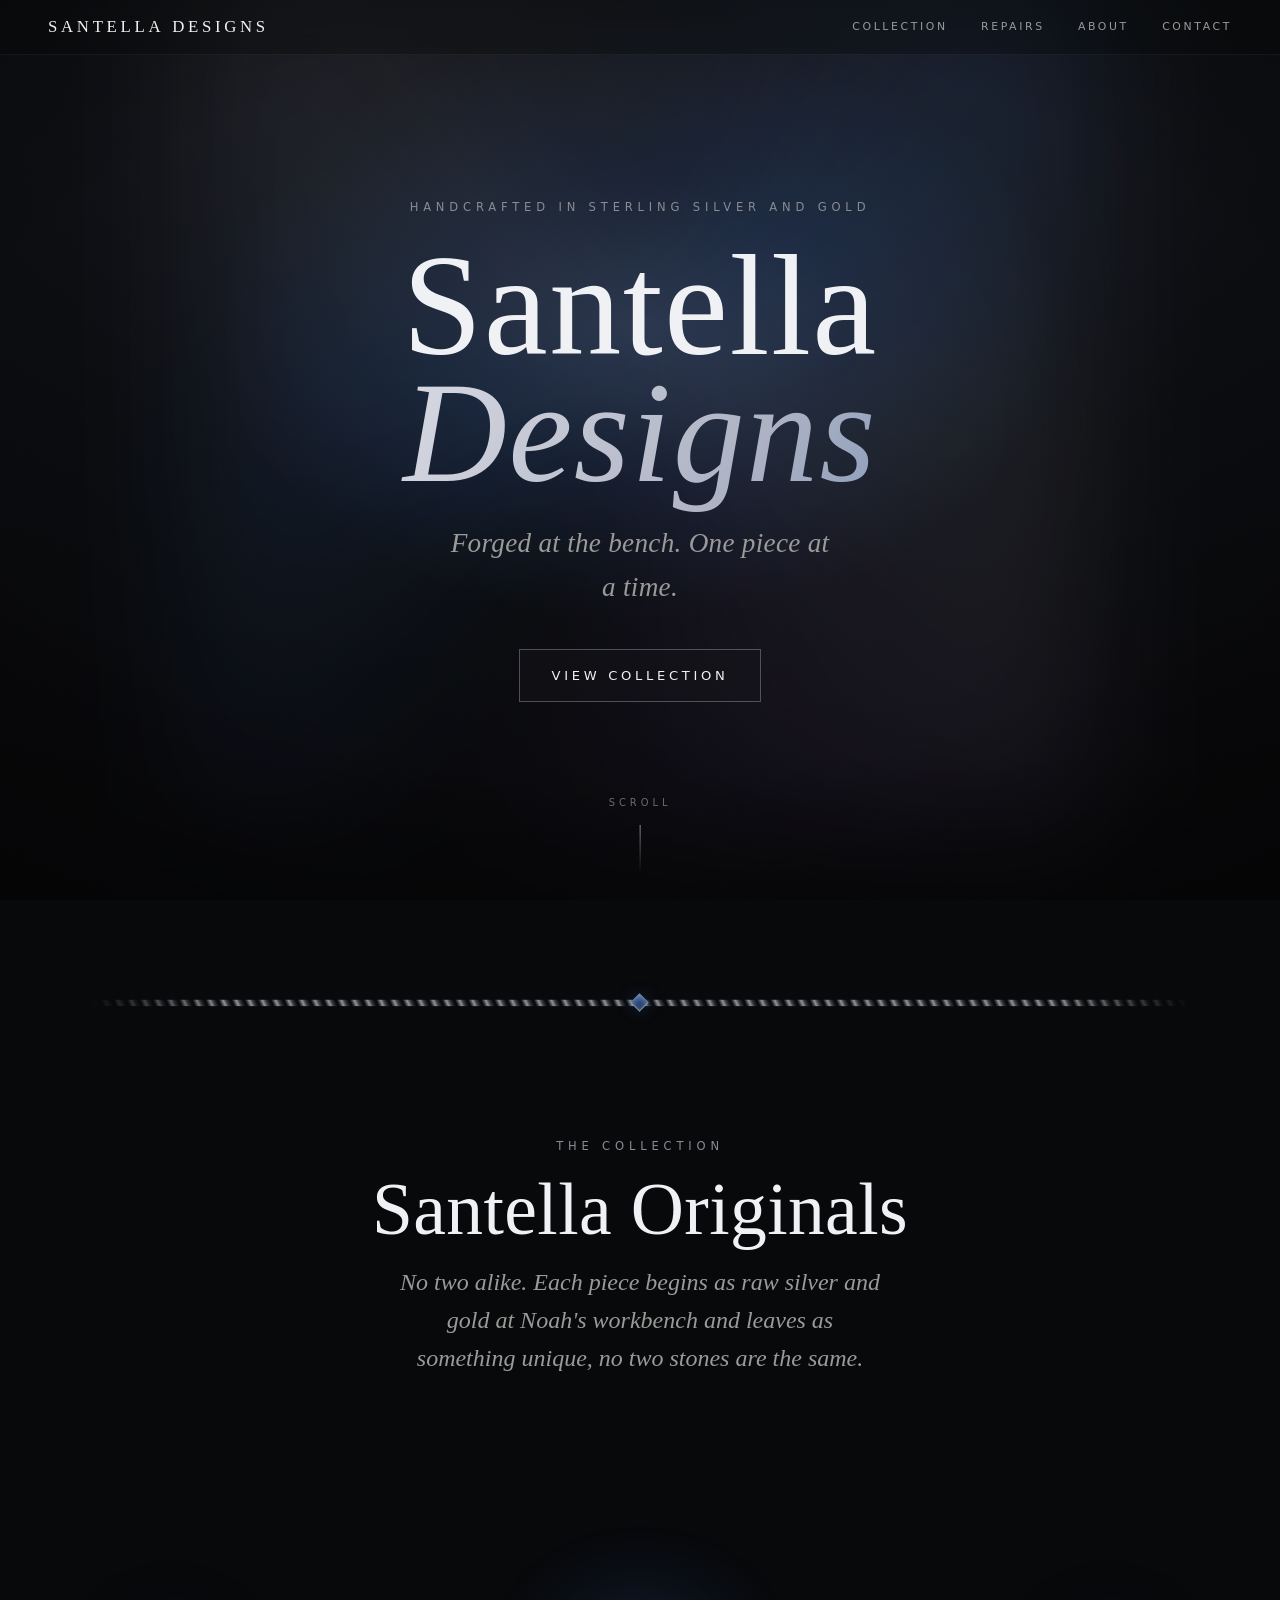
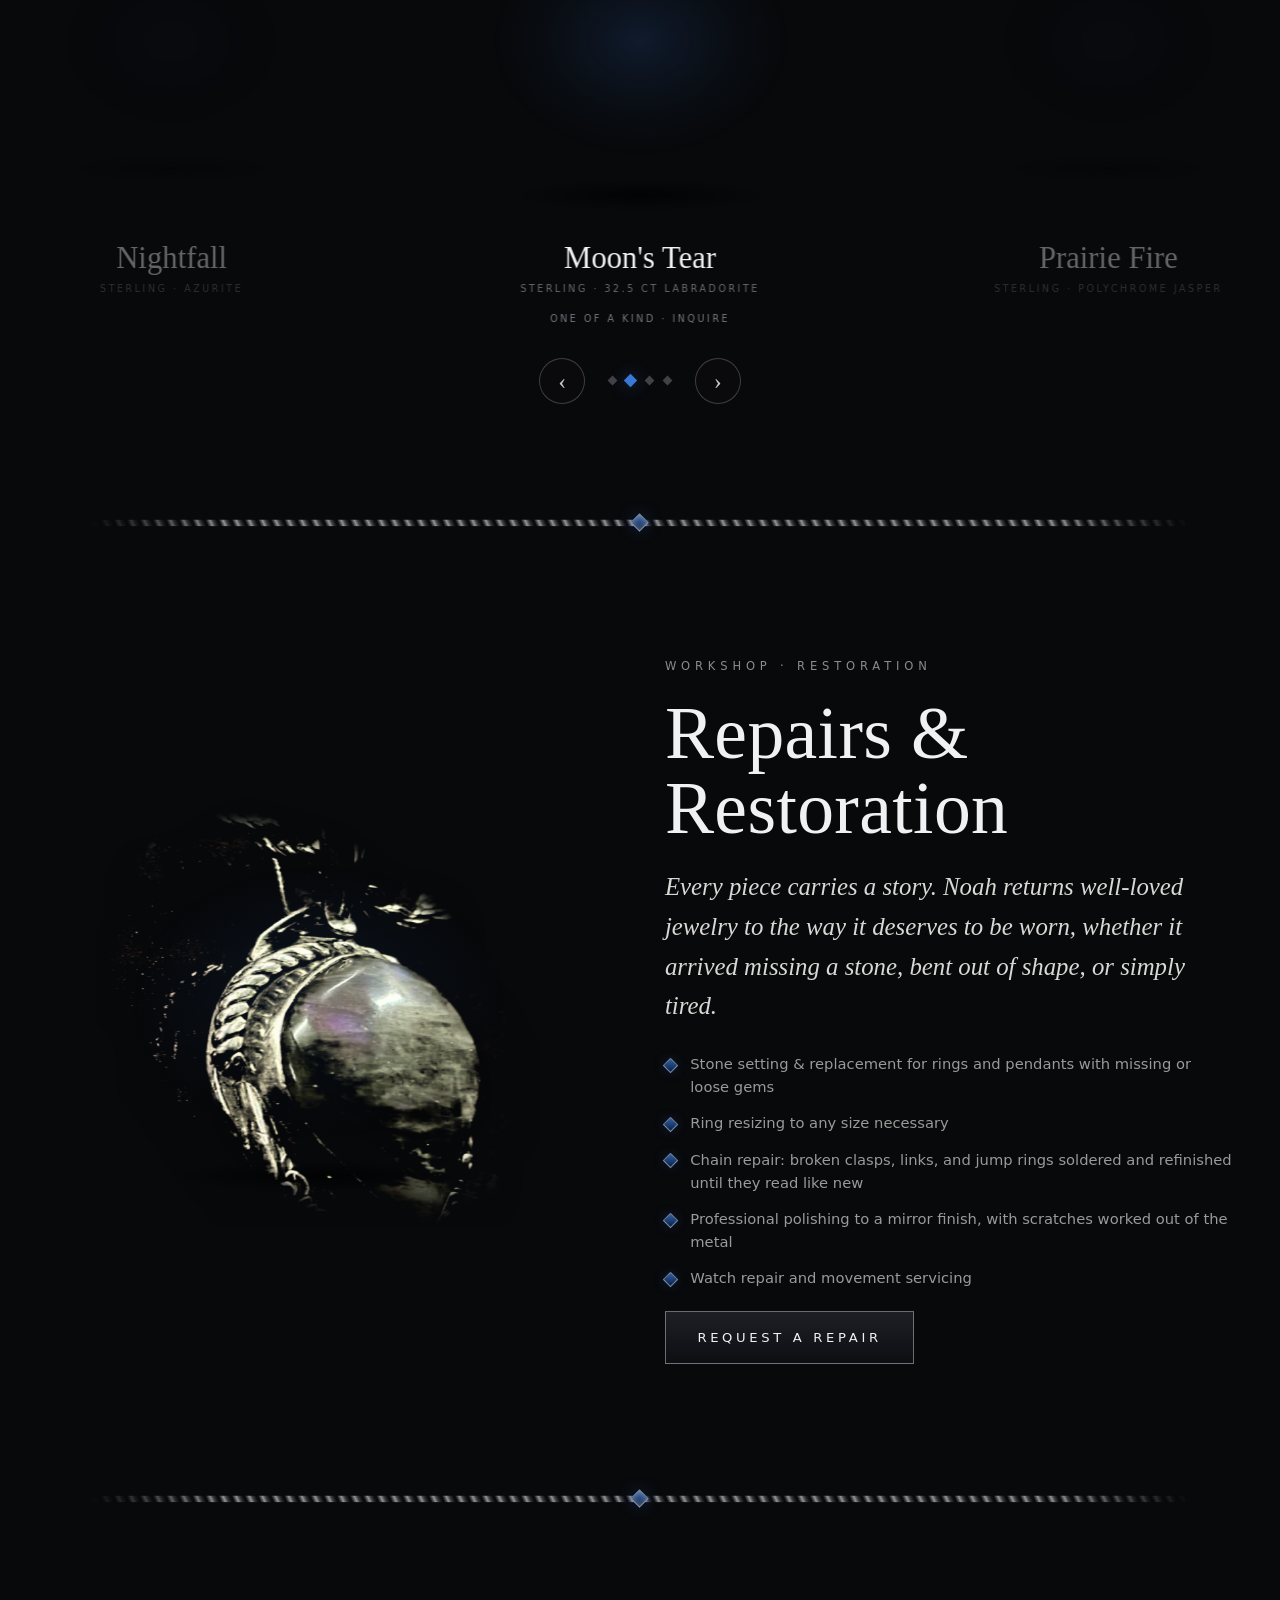
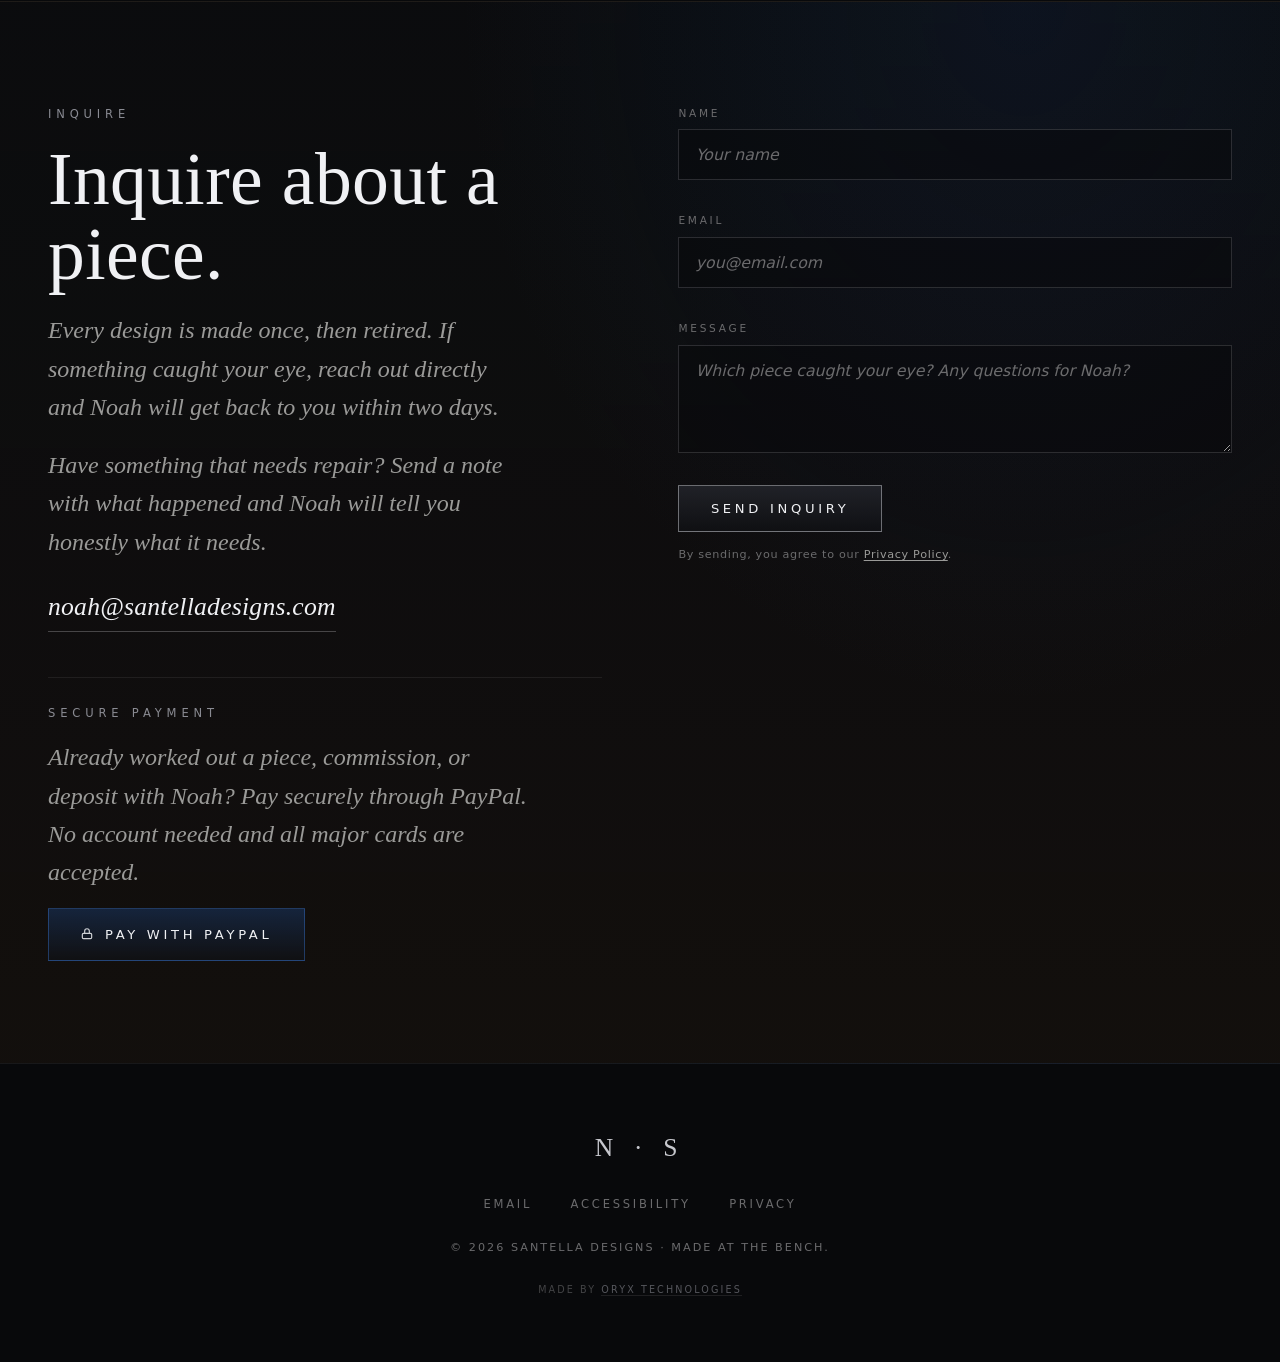
==== index.html @ 52da44e3 "SCRUM-338: Add privacy policy, form consent notices, remove exposed dev files - Add privacy.html (Sa" ====
<!DOCTYPE html>
<html lang="en">
<head>
<meta charset="UTF-8" />
<meta name="viewport" content="width=device-width, initial-scale=1.0" />
<meta http-equiv="Content-Security-Policy" content="default-src 'self'; script-src 'self'; style-src 'self' 'unsafe-inline' https://fonts.googleapis.com; font-src 'self' https://fonts.gstatic.com; img-src 'self' data: blob:; connect-src 'self' https://n8n-production-512d.up.railway.app; form-action 'self' mailto:; base-uri 'self'; object-src 'none'; upgrade-insecure-requests" />
<meta name="referrer" content="strict-origin-when-cross-origin" />
<title>Santella Designs - Handcrafted Jewelry by Noah Santella</title>
<meta name="description" content="Original sterling and gold jewelry made one at a time at Noah Santella's bench. Hand-cut stones, bench-made settings, and expert repair and restoration." />
<script type="application/ld+json">{"@context":"https://schema.org","@type":"JewelryStore","@id":"https://santelladesigns.com/#studio","name":"Santella Designs","url":"https://santelladesigns.com/","email":"noah@santelladesigns.com","description":"One-person jewelry studio of silversmith and goldsmith Noah Santella. Original sterling and gold pieces made once and never repeated, plus repair, restoration, and lapidary recutting.","founder":{"@type":"Person","@id":"https://santelladesigns.com/about.html#noah","name":"Noah Santella","jobTitle":"Silversmith & Goldsmith","url":"https://santelladesigns.com/about.html"},"image":"https://santelladesigns.com/og-cover.jpg","priceRange":"$$$","knowsAbout":["silversmithing","goldsmithing","stone setting","lapidary","jewelry restoration","watch repair"]}</script>
<script type="application/ld+json">{"@context":"https://schema.org","@type":"ItemList","name":"Santella Originals","itemListElement":[{"@type":"ListItem","position":1,"item":{"@type":"Product","name":"Nightfall","description":"Azurite cabochon framed in twisted sterling rope, crowned with twin hand-chased feathers.","image":"https://santelladesigns.com/uploads/IMG_3253.webp","material":"Sterling silver, azurite","brand":{"@type":"Brand","name":"Santella Designs"}}},{"@type":"ListItem","position":2,"item":{"@type":"Product","name":"Moon's Tear","description":"A teardrop of labradorite that wakes in blue fire, set in an engraved Baroque bezel.","image":"https://santelladesigns.com/images/float/labradorite-baroque.webp","material":"Sterling silver, 32.5 ct labradorite","brand":{"@type":"Brand","name":"Santella Designs"}}},{"@type":"ListItem","position":3,"item":{"@type":"Product","name":"Prairie Fire","description":"Montana polychrome jasper antiqued with a raw sulphur patina, cradled in sterling with chased feathers oxidized to a rainbow finish.","image":"https://santelladesigns.com/images/float/polychrome-1.webp","material":"Sterling silver, polychrome jasper","brand":{"@type":"Brand","name":"Santella Designs"}}},{"@type":"ListItem","position":4,"item":{"@type":"Product","name":"Smoked Whiskey","description":"Deep red jasper set in an engraved sterling cuff with freehand scrollwork.","image":"https://santelladesigns.com/uploads/20260612_230302.webp","material":"Sterling silver, red jasper","brand":{"@type":"Brand","name":"Santella Designs"}}}]}</script>
<meta property="og:type" content="website" />
<meta property="og:site_name" content="Santella Designs" />
<meta property="og:title" content="Santella Designs - Handcrafted Jewelry by Noah Santella" />
<meta property="og:description" content="Original sterling and gold jewelry made one at a time at the bench. Hand-cut stones, bench-made settings, expert restoration." />
<link rel="canonical" href="https://santelladesigns.com/" />
<meta property="og:url" content="https://santelladesigns.com/" />
<meta property="og:image" content="https://santelladesigns.com/og-cover.jpg" />
<meta property="og:image:width" content="1200" />
<meta property="og:image:height" content="630" />
<meta name="twitter:card" content="summary_large_image" />
<meta name="twitter:title" content="Santella Designs - Handcrafted Jewelry by Noah Santella" />
<meta name="twitter:description" content="Original sterling and gold jewelry made one at a time at the bench." />
<meta name="twitter:image" content="https://santelladesigns.com/og-cover.jpg" />
<link rel="preconnect" href="https://fonts.googleapis.com" />
<link rel="preconnect" href="https://fonts.gstatic.com" crossorigin />
<link href="https://fonts.googleapis.com/css2?family=Cormorant+Garamond:ital,wght@0,300;0,400;0,500;0,600;1,400;1,500&family=Jost:wght@300;400;500&display=swap" rel="stylesheet" />
<link rel="stylesheet" href="styles.css" />
<!-- floating PNGs referenced as strings in script.js (lifted for standalone bundling) -->
<meta name="ext-resource-dependency" content="images/float/azurite-feathers.png" data-resource-id="azurite-feathers" />
<meta name="ext-resource-dependency" content="images/float/labradorite-baroque.png" data-resource-id="labradorite-baroque" />
<meta name="ext-resource-dependency" content="images/float/labradorite-scroll.png" data-resource-id="labradorite-scroll" />
</head>
<body>

<div class="site-atmosphere" aria-hidden="true">
  <div class="site-atmosphere__iris"></div>
  <div class="site-atmosphere__glow"></div>
  <div class="site-atmosphere__vignette"></div>
  <div class="site-atmosphere__grain"></div>
</div>

<!-- ================= NAV ================= -->
<nav class="nav" id="nav">
  <a href="#top" class="nav__brand"><b>Santella</b> Designs</a>
  <button class="nav__toggle" type="button" aria-label="Menu" aria-expanded="false" aria-controls="nav-links">
    <span class="nav__toggle-bar"></span>
    <span class="nav__toggle-bar"></span>
    <span class="nav__toggle-bar"></span>
  </button>
  <div class="nav__links" id="nav-links">
    <a href="#collection">Collection</a>
    <a href="#repairs">Repairs</a>
    <a href="about.html">About</a>
    <a href="#contact">Contact</a>
  </div>
</nav>

<!-- ================= HERO ================= -->
<header class="hero" id="top">
  <div class="hero__shimmer" aria-hidden="true"></div>
  <div class="hero__iris" aria-hidden="true"></div>
  <div class="hero__vignette" aria-hidden="true"></div>
  <div class="hero__grain" aria-hidden="true"></div>

  <div class="hero__inner">
    <p class="eyebrow reveal" data-screen-label="hero-eyebrow">Handcrafted in Sterling Silver and Gold</p>
    <h1 class="hero__title reveal">
      <span class="hero__name-line">Santella</span>
      <span class="hero__name-line hero__name-line--accent">Designs</span>
    </h1>
    <p class="hero__tagline reveal">Forged at the bench. One piece at a time.</p>
    <a href="#collection" class="btn btn--glow reveal" data-scroll>
      <span>View Collection</span>
    </a>
  </div>

  <div class="hero__scroll reveal" aria-hidden="true">
    <span>Scroll</span>
    <i class="hero__scroll-line"></i>
  </div>
</header>

<!-- rope divider -->
<div class="rope" role="separator" aria-hidden="true"><i class="rope__gem"></i></div>

<!-- ================= SANTELLA ORIGINALS ================= -->
<section class="collection" id="collection" data-screen-label="santella-originals">
  <div class="section-head reveal">
    <p class="eyebrow">The Collection</p>
    <h2 class="section-title">Santella Originals</h2>
    <p class="section-sub">No two alike. Each piece begins as raw silver and gold at Noah's workbench and leaves as something unique, no two stones are the same.</p>
  </div>

  <div class="slider reveal" id="slider">
    <div class="slider__viewport">
      <div class="slider__track no-tween" id="track">
        <!-- slides injected by script.js -->
      </div>
    </div>
    <div class="slider-controls">
      <button class="slider-arrow" data-dir="-1" aria-label="Previous piece">&#8249;</button>
      <div class="slider-dots" aria-hidden="true"></div>
      <button class="slider-arrow" data-dir="1" aria-label="Next piece">&#8250;</button>
    </div>
  </div>
</section>

<!-- rope divider -->
<div class="rope" role="separator" aria-hidden="true"><i class="rope__gem"></i></div>

<!-- ================= REPAIRS & RESTORATION ================= -->
<section class="repairs" id="repairs" data-screen-label="repairs">
  <div class="repairs__media piece-halo reveal">
    <picture class="pic">
      <source type="image/webp" srcset="images/float/labradorite-scroll-sm.webp 640w, images/float/labradorite-scroll.webp 1200w" sizes="(max-width:600px) 82vw, 430px" />
      <img class="repairs__img float-img piece-image piece-image--soft" src="images/float/labradorite-scroll.png" alt="Restored pendant with a labradorite teardrop in a scrolled sterling silver setting" width="720" height="1062" loading="lazy" decoding="async" />
    </picture>
  </div>
  <div class="repairs__body reveal">
    <p class="eyebrow">Workshop · Restoration</p>
    <h2 class="section-title section-title--left">Repairs &amp;<br />Restoration</h2>
    <p class="repairs__lead">Every piece carries a story. Noah returns well-loved jewelry to the way it deserves to be worn, whether it arrived missing a stone, bent out of shape, or simply tired.</p>
    <ul class="repairs__list">
      <li>Stone setting &amp; replacement for rings and pendants with missing or loose gems</li>
      <li>Ring resizing to any size necessary</li>
      <li>Chain repair: broken clasps, links, and jump rings soldered and refinished until they read like new</li>
      <li>Professional polishing to a mirror finish, with scratches worked out of the metal</li>
      <li>Watch repair and movement servicing</li>
    </ul>
    <a href="#contact" class="btn btn--solid"><span>Request a Repair</span></a>
  </div>
</section>

<!-- rope divider -->
<div class="rope" role="separator" aria-hidden="true"><i class="rope__gem"></i></div>

<!-- ================= CONTACT ================= -->
<section class="contact" id="contact" data-screen-label="contact">
  <div class="contact__inner">
    <div class="contact__intro reveal">
      <p class="eyebrow">Inquire</p>
      <h2 class="section-title">Inquire about a piece.</h2>
      <p class="section-sub">Every design is made once, then retired. If something caught your eye, reach out directly and Noah will get back to you within two days.</p>
      <p class="section-sub">Have something that needs repair? Send a note with what happened and Noah will tell you honestly what it needs.</p>
      <a class="contact__email" href="mailto:noah@santelladesigns.com">noah@santelladesigns.com</a>

      <!-- Secure payment (PayPal). Stays hidden until PAYPAL_PAYMENT_LINK is set
           in script.js. Uses a plain link to a PayPal-hosted checkout, so it needs
           no backend and no change to the site's Content-Security-Policy.
           Setup steps: docs/paypal-setup.md -->
      <div class="contact__pay reveal" data-paypal-block hidden>
        <p class="eyebrow">Secure Payment</p>
        <p class="section-sub">Already worked out a piece, commission, or deposit with Noah? Pay securely through PayPal. No account needed and all major cards are accepted.</p>
        <a class="btn btn--paypal" data-paypal-link href="#" target="_blank" rel="noopener">
          <svg class="btn__lock" width="14" height="14" viewBox="0 0 24 24" fill="none" stroke="currentColor" stroke-width="2" stroke-linecap="round" stroke-linejoin="round" aria-hidden="true" focusable="false">
            <rect x="4" y="11" width="16" height="9" rx="2"></rect>
            <path d="M8 11V7a4 4 0 0 1 8 0v4"></path>
          </svg>
          <span>Pay with PayPal</span>
        </a>
      </div>
    </div>

    <form class="form reveal" id="inquiry" novalidate>
      <input type="text" name="botcheck" tabindex="-1" autocomplete="off" aria-hidden="true" style="position:absolute;left:-9999px;width:1px;height:1px;opacity:0" />
      <div class="field">
        <label for="f-name">Name</label>
        <input type="text" id="f-name" name="name" autocomplete="name" placeholder="Your name" maxlength="100" />
        <span class="field__err" data-err></span>
      </div>
      <div class="field">
        <label for="f-email">Email</label>
        <input type="email" id="f-email" name="email" autocomplete="email" placeholder="you@email.com" maxlength="150" />
        <span class="field__err" data-err></span>
      </div>
      <div class="field">
        <label for="f-msg">Message</label>
        <textarea id="f-msg" name="message" rows="4" maxlength="2000" placeholder="Which piece caught your eye? Any questions for Noah?"></textarea>
        <span class="field__err" data-err></span>
      </div>
      <button type="submit" class="btn btn--solid"><span>Send Inquiry</span></button>
      <p class="form__consent">By sending, you agree to our <a href="privacy.html">Privacy Policy</a>.</p>
      <p class="form__success" data-success hidden>Thank you. Your inquiry has been sent. Look for a confirmation email, and Noah will follow up within two days.</p>
    </form>
  </div>
</section>

<!-- ================= FOOTER ================= -->
<footer class="foot">
  <div class="foot__mark">N · S</div>
  <nav class="foot__social" aria-label="Social">
    <!-- TODO(SCRUM-300): restore these once Noah provides real profile URLs;
         dead href="#" placeholders hurt UX and SEO.
    <a href="#">Instagram</a>
    <a href="#">Facebook</a>
    <a href="#">Etsy</a>
    -->
    <a href="mailto:noah@santelladesigns.com">Email</a>
    <a href="accessibility.html">Accessibility</a>
    <a href="privacy.html">Privacy</a>
  </nav>
  <p class="foot__copy">© 2026 Santella Designs · Made at the bench.</p>
  <p class="foot__maker">Made by <a href="https://oryxtechnologiesllc.com" target="_blank" rel="noopener">Oryx Technologies</a></p>
</footer>

<!-- ================= INQUIRY MODAL ================= -->
<div class="modal" id="modal" role="dialog" aria-modal="true" aria-labelledby="modal-name" hidden>
  <div class="modal__scrim" data-close></div>
  <div class="modal__panel">
    <button class="modal__close" data-close aria-label="Close">&#10005;</button>
    <div class="modal__media piece-halo">
      <img class="modal__img float-img piece-image" id="modal-img" alt="" />
    </div>
    <div class="modal__form-wrap">
      <p class="modal__eyebrow">Inquire · Made Once</p>
      <h3 class="modal__name" id="modal-name">Piece</h3>
      <p class="modal__desc" id="modal-desc">Description</p>
      <form class="form" id="modal-form" novalidate>
        <input type="text" name="botcheck" tabindex="-1" autocomplete="off" aria-hidden="true" style="position:absolute;left:-9999px;width:1px;height:1px;opacity:0" />
        <div class="field">
          <label for="m-name">Name</label>
          <input type="text" id="m-name" name="name" autocomplete="name" placeholder="Your name" maxlength="100" />
          <span class="field__err" data-err></span>
        </div>
        <div class="field">
          <label for="m-email">Email</label>
          <input type="email" id="m-email" name="email" autocomplete="email" placeholder="you@email.com" maxlength="150" />
          <span class="field__err" data-err></span>
        </div>
        <div class="field">
          <label for="m-phone">Phone <span style="opacity:.5">(optional)</span></label>
          <input type="tel" id="m-phone" name="phone" autocomplete="tel" placeholder="+1 …" maxlength="30" />
          <span class="field__err" data-err></span>
        </div>
        <div class="field">
          <label for="m-msg">Message</label>
          <textarea id="m-msg" name="message" rows="3" maxlength="2000" placeholder="Which piece caught your eye? Any questions for Noah?"></textarea>
          <span class="field__err" data-err></span>
        </div>
        <button type="submit" class="btn btn--solid"><span>Send Inquiry to Noah</span></button>
        <p class="form__consent">By sending, you agree to our <a href="privacy.html">Privacy Policy</a>.</p>
        <p class="form__success" data-success hidden>Thank you. Your inquiry has been sent. Look for a confirmation email, and Noah will follow up within two days.</p>
      </form>
    </div>
  </div>
</div>

<template id="__bundler_thumbnail" data-bg-color="#08090b">
  <svg viewBox="0 0 1200 800" xmlns="http://www.w3.org/2000/svg">
    <rect width="1200" height="800" fill="#08090b"/>
    <ellipse cx="600" cy="360" rx="120" ry="156" fill="#1a3a6b"/>
    <ellipse cx="600" cy="360" rx="120" ry="156" fill="none" stroke="#c6c7cd" stroke-width="6"/>
    <ellipse cx="600" cy="330" rx="64" ry="84" fill="#3a78d8" opacity="0.5"/>
    <rect x="586" y="190" width="28" height="44" rx="6" fill="none" stroke="#c6c7cd" stroke-width="5"/>
    <text x="600" y="660" font-family="Georgia, 'Times New Roman', serif" font-size="92" fill="#e9eaef" text-anchor="middle" letter-spacing="6">Santella</text>
    <text x="600" y="710" font-family="Georgia, serif" font-size="22" fill="#8a8b93" text-anchor="middle" letter-spacing="14">HANDCRAFTED · 2026</text>
  </svg>
</template>

<script src="script.js"></script>
</body>
</html>
---- styles.css ----
/* =========================================================
   Noah Santella  -  Handcrafted Jewelry
   Dark editorial lookbook
   ========================================================= */

:root{
  /* base  -  warm-leaning darks */
  --ink-900: #08090b;
  --ink-850: #0c0d10;
  --ink-800: #121317;
  --ink-700: #191a1f;
  --ink-600: #23242b;
  --leather: #15110e;     /* warm dark leather */

  /* accents pulled from the stones */
  --sapphire: #1a3a6b;
  --sapphire-lit: #2f5fa6;
  --sapphire-glow: #3a78d8;

  /* molten silver */
  --silver: #c6c7cd;
  --silver-hi: #f0f1f4;
  --silver-lo: #8a8b93;

  --text: #d9d8d4;
  --text-dim: #9a9a98;
  --text-faint: #6b6b6d;

  --serif: "Cormorant Garamond", Georgia, serif;
  --sans: "Jost", system-ui, sans-serif;

  --maxw: 1280px;
  --ease: cubic-bezier(.22,.61,.36,1);
}

*{ box-sizing: border-box; margin: 0; padding: 0; }

html{ scroll-behavior: smooth; }

body{
  background: var(--ink-900);
  color: var(--text);
  font-family: var(--sans);
  font-weight: 300;
  line-height: 1.6;
  -webkit-font-smoothing: antialiased;
  overflow-x: hidden;
}

img{ display: block; max-width: 100%; }

/* ---------- shared type ---------- */
.eyebrow{
  font-family: var(--sans);
  font-size: .72rem;
  font-weight: 400;
  letter-spacing: .42em;
  text-transform: uppercase;
  color: var(--silver-lo);
}
.section-title{
  font-family: var(--serif);
  font-weight: 400;
  font-size: clamp(2.6rem, 6vw, 4.6rem);
  line-height: 1.02;
  letter-spacing: .005em;
  color: var(--silver-hi);
}
.section-sub{
  font-family: var(--serif);
  font-style: italic;
  font-size: clamp(1.1rem, 2.2vw, 1.5rem);
  color: var(--text-dim);
  max-width: 40ch;
}

/* ---------- buttons ---------- */
.btn{
  --bd: rgba(198,199,205,.35);
  display: inline-flex;
  align-items: center;
  gap: .8em;
  font-family: var(--sans);
  font-weight: 400;
  font-size: .82rem;
  letter-spacing: .28em;
  text-transform: uppercase;
  text-decoration: none;
  color: var(--silver-hi);
  padding: 1.15em 2.4em;
  border: 1px solid var(--bd);
  background: rgba(20,21,26,.4);
  position: relative;
  cursor: pointer;
  transition: color .5s var(--ease), border-color .5s var(--ease), background .5s var(--ease), box-shadow .6s var(--ease);
  overflow: hidden;
}
.btn::before{
  content:"";
  position:absolute; inset:0;
  background: linear-gradient(110deg, transparent 20%, rgba(240,241,244,.14) 50%, transparent 80%);
  transform: translateX(-130%);
  transition: transform .9s var(--ease);
}
.btn:hover::before{ transform: translateX(130%); }
.btn--glow:hover{
  border-color: rgba(58,120,216,.6);
  box-shadow: 0 0 0 1px rgba(58,120,216,.25), 0 0 34px -6px rgba(58,120,216,.5), inset 0 0 22px -10px rgba(120,170,255,.6);
  color:#fff;
}
.btn--solid{
  border-color: rgba(198,199,205,.5);
  background: linear-gradient(180deg, rgba(40,42,50,.7), rgba(16,17,21,.7));
  align-self: flex-start;
}
.btn--solid:hover{
  border-color: var(--silver);
  box-shadow: 0 0 30px -10px rgba(198,199,205,.5);
}

/* =========================================================
   HERO
   ========================================================= */
.hero{
  position: relative;
  min-height: 100svh;
  display: flex;
  flex-direction: column;
  justify-content: center;
  align-items: center;
  text-align: center;
  padding: 8vh 6vw;
  background:
    radial-gradient(120% 90% at 50% 8%, #16171d 0%, #0a0b0e 55%, #060608 100%);
  isolation: isolate;
  overflow: hidden;
}
/* mouse-reactive light catching a gem */
.hero__shimmer{
  position: absolute; inset: -20%;
  z-index: -3;
  background:
    radial-gradient(38% 38% at var(--mx,50%) var(--my,40%),
      rgba(120,170,255,.20) 0%,
      rgba(58,120,216,.12) 30%,
      transparent 62%);
  transition: background .25s linear;
}
/* iridescent conic sheen  -  drifts + reacts */
.hero__iris{
  position: absolute;
  z-index: -2;
  width: 70vmax; height: 70vmax;
  left: var(--mx,50%); top: var(--my,42%);
  translate: -50% -50%;
  background: conic-gradient(from var(--iris-rot,0deg),
    rgba(26,58,107,.0),
    rgba(58,120,216,.16),
    rgba(176,178,190,.13),
    rgba(120,90,180,.12),
    rgba(26,58,107,.0),
    rgba(58,120,216,.14),
    rgba(176,178,190,.10),
    rgba(26,58,107,.0));
  filter: blur(60px);
  opacity: .8;
  mix-blend-mode: screen;
  animation: irisDrift 22s linear infinite;
  transition: left .4s var(--ease), top .4s var(--ease);
}
@keyframes irisDrift{ to{ --iris-rot: 360deg; } }
@property --iris-rot{ syntax:'<angle>'; inherits:false; initial-value:0deg; }

.hero__vignette{
  position:absolute; inset:0; z-index:-1;
  background: radial-gradient(100% 80% at 50% 45%, transparent 50%, rgba(0,0,0,.55) 100%);
  pointer-events:none;
}
.hero__grain{
  position:absolute; inset:0; z-index:-1; pointer-events:none;
  opacity:.05; mix-blend-mode: overlay;
  background-image: url("data:image/svg+xml,%3Csvg xmlns='http://www.w3.org/2000/svg' width='160' height='160'%3E%3Cfilter id='n'%3E%3CfeTurbulence type='fractalNoise' baseFrequency='0.85' numOctaves='3'/%3E%3C/filter%3E%3Crect width='100%25' height='100%25' filter='url(%23n)'/%3E%3C/svg%3E");
}

.hero__inner{ display:flex; flex-direction:column; align-items:center; gap: 1.5rem; width: min(92vw, 820px); }
.hero__title{
  font-family: var(--serif);
  font-weight: 300;
  width: 100%;
  font-size: clamp(3.4rem, 12vw, 9rem);
  line-height: .88;
  letter-spacing: .01em;
  color: var(--silver-hi);
  margin: .2rem 0 .1rem;
}
.hero__name-line{ display:block; }
.hero__name-line--accent{
  font-style: italic;
  font-weight: 400;
  /* the gradient paints only inside this box (background-clip:text), and
     line-height .88 leaves italic descenders outside it, so pad past the
     ink overhang on all sides and pull the layout back with the margin */
  padding: 0 .38em .18em;
  margin-bottom: -.18em;
  background: linear-gradient(120deg, #e9eaef 0%, #aeb3c4 30%, #5d7fb0 52%, #d6d8df 74%, #8a8b93 100%);
  background-size: 220% 100%;
  -webkit-background-clip: text; background-clip: text;
  -webkit-text-fill-color: transparent;
  animation: silverFlow 9s var(--ease) infinite alternate;
}
@keyframes silverFlow{ to{ background-position: 100% 0; } }

.hero__tagline{
  font-family: var(--serif);
  font-style: italic;
  font-size: clamp(1.15rem, 2.6vw, 1.7rem);
  color: var(--text-dim);
  letter-spacing: .01em;
  max-width: 28ch;
}
.hero .btn{ margin-top: 1rem; }

.hero__scroll{
  position:absolute; bottom: 3vh; left:50%; translate:-50% 0;
  display:flex; flex-direction:column; align-items:center; gap:.9rem;
  font-size:.62rem; letter-spacing:.4em; text-transform:uppercase; color: var(--text-faint);
}
.hero__scroll-line{ width:1px; height:48px; background: linear-gradient(var(--silver-lo), transparent); animation: scrollPulse 2.4s var(--ease) infinite; transform-origin: top; }
@keyframes scrollPulse{ 0%,100%{ transform: scaleY(.4); opacity:.4; } 50%{ transform: scaleY(1); opacity:1; } }

/* =========================================================
   ROPE DIVIDER
   ========================================================= */
.rope{
  position: relative;
  height: 26px;
  margin: clamp(3rem,7vw,6rem) auto;
  width: min(86%, var(--maxw));
  display:flex; align-items:center; justify-content:center;
}
.rope::before{
  content:""; position:absolute; left:0; right:0; top:50%; translate:0 -50%;
  height: 7px;
  background:
    repeating-linear-gradient(66deg,
      rgba(176,178,190,.0) 0px,
      rgba(176,178,190,.55) 2px,
      rgba(240,241,244,.85) 4px,
      rgba(120,121,130,.6) 7px,
      rgba(40,40,46,.25) 10px,
      rgba(176,178,190,.0) 12px);
  -webkit-mask-image: linear-gradient(90deg, transparent, #000 12%, #000 88%, transparent);
          mask-image: linear-gradient(90deg, transparent, #000 12%, #000 88%, transparent);
  opacity:.7;
}
.rope__gem{
  position: relative;
  width: 13px; height: 13px;
  background: linear-gradient(135deg, var(--sapphire-lit), var(--sapphire) 60%, #0c1a33);
  border: 1px solid rgba(198,199,205,.6);
  transform: rotate(45deg);
  box-shadow: 0 0 16px -2px rgba(58,120,216,.55), inset 0 0 6px rgba(255,255,255,.35);
}

/* =========================================================
   COLLECTION
   ========================================================= */
.collection{ max-width: var(--maxw); margin: 0 auto; padding: 2rem clamp(1.2rem,5vw,3rem) 1rem; }
.section-head{ text-align:center; display:flex; flex-direction:column; align-items:center; gap:1rem; margin-bottom: clamp(2.5rem,5vw,4rem); }
.section-head .section-sub{ text-align:center; }

/* ---------- floating-jewelry helper ---------- */
@keyframes bob{ 0%,100%{ transform: translateY(-8px); } 50%{ transform: translateY(8px); } }
.float-img{
  filter: drop-shadow(0 26px 26px rgba(0,0,0,.6));
  animation: bob 3.4s ease-in-out infinite;
  will-change: transform;
}
/* <picture> wrapper is layout-transparent so the inner <img> keeps its
   original box (flex item / absolutely-positioned carousel frame). */
.pic{ display: contents; }

/* ---------- unified piece treatment ----------
   Every product/hero photo dissolves into the page's near-black:
   .piece-image feathers the image edges with a radial mask (no hard
   rectangle), .piece-halo pools a faint light behind the piece so it
   reads as lit from within the dark. Both are sized in percentages so
   they hold at any breakpoint and any pixel density. */
.piece-image{
  /* closest-side keeps the ellipse hugging the image box at every aspect
     ratio, so all four edges dissolve (farthest-corner leaves the side
     midpoints nearly solid and the photo still reads as a rectangle). */
  -webkit-mask-image: radial-gradient(ellipse closest-side at 50% 50%, #000 50%, rgba(0,0,0,.38) 74%, transparent 92%);
          mask-image: radial-gradient(ellipse closest-side at 50% 50%, #000 50%, rgba(0,0,0,.38) 74%, transparent 92%);
  -webkit-mask-repeat: no-repeat;
          mask-repeat: no-repeat;
  -webkit-mask-size: 100% 100%;
          mask-size: 100% 100%;
}
/* Softer variant for transparent floats whose subject fills the frame
   (repairs pendant, About figure): the standard mask amputates the bail,
   tip, and edge detail, so here only the outermost sliver dissolves. */
.piece-image--soft{
  -webkit-mask-image: radial-gradient(ellipse 72% 72% at 50% 50%, #000 62%, transparent 100%);
          mask-image: radial-gradient(ellipse 72% 72% at 50% 50%, #000 62%, transparent 100%);
}
.piece-halo{ position: relative; }
.piece-halo::before{
  content:""; position:absolute; left:50%; top:50%; translate:-50% -48%;
  width:96%; height:92%; z-index:0;
  background: radial-gradient(50% 46% at 50% 46%,
    rgba(58,120,216,.16), rgba(26,58,107,.07) 48%, transparent 72%);
  pointer-events:none;
}

/* ---------- multi-photo piece carousel (auto-crossfade) ---------- */
.carousel{ position: relative; }
.slide__img.carousel{ width: 84%; height: 92%; }
.modal__img.carousel{ width: 90%; height: 60vh; }
/* Frames hug their rendered image box (centered, shrink-to-fit) instead of
   stretching to the stage, so the .piece-image edge fade always lines up
   with the photo's real edges at every aspect ratio. */
.carousel__frame{
  position: absolute; left: 50%; top: 50%; translate: -50% -50%;
  width: auto; height: auto;
  max-width: 100%; max-height: 100%;
  opacity: 0; transition: opacity .9s ease;
}
.carousel__frame.is-on{ opacity: 1; }

/* ---------- horizontal slider ---------- */
.slider{
  position: relative;
  --slide-w: clamp(280px, 40vw, 430px);
  --slide-gap: clamp(20px, 3vw, 40px);
  max-width: var(--maxw);
  margin: 0 auto;
}
.slider__viewport{ overflow: hidden; padding: 1rem 0 1.5rem; }
.slider__track{
  display: flex;
  gap: var(--slide-gap);
  transition: transform .42s cubic-bezier(.5,.05,.2,1);
  will-change: transform;
}
.slider__track.no-tween{ transition: none; }

.slide{
  flex: 0 0 var(--slide-w);
  width: var(--slide-w);
  cursor: pointer;
  transition: opacity .42s var(--ease), filter .42s var(--ease);
  opacity: .4;
  filter: saturate(.7);
}
.slide.is-active{ opacity: 1; filter: none; }

.slide__stage{
  position: relative;
  height: clamp(330px, 42vh, 440px);
  display: flex; align-items: center; justify-content: center;
  transition: transform .42s var(--ease);
  transform: scale(.82);
}
.slide.is-active .slide__stage{ transform: scale(1); }
/* shared halo: faint on resting slides, full on the active piece */
.slide__stage.piece-halo::before{ opacity: .35; transition: opacity .5s var(--ease); }
.slide.is-active .slide__stage.piece-halo::before{ opacity: 1; }
.slide__stage::after{
  content:""; position:absolute; left:50%; bottom:7%; translate:-50% 0;
  width: 56%; height: 30px; border-radius:50%;
  background: radial-gradient(closest-side, rgba(0,0,0,.62), transparent);
}
.slide__img{
  max-width: 84%; max-height: 92%;
  position: relative; z-index: 2;
}
/* iridescent gem shimmer sweeps the active piece */
.slide__shimmer{
  position:absolute; z-index:3; left:18%; right:18%; top:14%; bottom:8%;
  background: linear-gradient(115deg, transparent 42%, rgba(190,210,255,.0) 47%, rgba(220,228,245,.45) 50%, rgba(150,180,255,.0) 53%, transparent 58%);
  transform: translateX(-150%);
  mix-blend-mode: screen; pointer-events:none; opacity:0;
}
/* opacity lives in the keyframes so the band is invisible while parked
   outside its own stage (otherwise it bleeds over neighbouring slides) */
.slide.is-active .slide__shimmer{ animation: gemSweep 6s ease-in-out infinite; }
@keyframes gemSweep{
  0%{ transform: translateX(-150%); opacity:0; }
  5%{ opacity:1; }
  13%{ opacity:1; }
  18%{ transform: translateX(150%); opacity:0; }
  100%{ transform: translateX(150%); opacity:0; }
}

.slide__body{ text-align:center; display:flex; flex-direction:column; gap:.4rem; margin-top:.4rem; padding:0 1rem; }
.slide__name{ font-family: var(--serif); font-size: clamp(1.5rem,2.4vw,2rem); font-weight:500; line-height:1.05; color: var(--silver-hi); }
.slide__mat{ font-size:.6rem; letter-spacing:.26em; text-transform:uppercase; color: var(--text-faint); }
.slide__cue{
  font-size:.6rem; letter-spacing:.26em; text-transform:uppercase; color: var(--silver-lo);
  margin-top:.5rem; opacity:0; transition: opacity .4s var(--ease);
}
.slide.is-active .slide__cue{ opacity:.85; }

/* controls */
.slider-controls{ display:flex; align-items:center; justify-content:center; gap:1.5rem; margin-top:.5rem; }
.slider-arrow{
  width:46px; height:46px; border-radius:50%; cursor:pointer;
  background: rgba(12,13,16,.6); border:1px solid rgba(198,199,205,.28); color: var(--silver);
  font-family: var(--serif); font-size:1.5rem; line-height:1; display:grid; place-items:center;
  transition: border-color .4s var(--ease), color .4s, box-shadow .4s, background .4s;
}
.slider-arrow:hover{ color:#fff; border-color: var(--silver); box-shadow:0 0 24px -8px rgba(214,216,223,.5); background: rgba(20,21,26,.8); }
.slider-dots{ display:flex; gap:.7rem; align-items:center; }
.slider-dots button{
  width:7px; height:7px; padding:0; border:none; cursor:pointer; transform: rotate(45deg);
  background: rgba(198,199,205,.3); transition: background .4s var(--ease), box-shadow .4s, transform .4s;
}
.slider-dots button.active{ background: var(--sapphire-glow); box-shadow:0 0 12px -1px rgba(58,120,216,.8); transform: rotate(45deg) scale(1.35); }

/* =========================================================
   ABOUT
   ========================================================= */
.about{
  max-width: var(--maxw);
  margin: 0 auto;
  padding: 2rem clamp(1.2rem,5vw,3rem);
  display: grid;
  grid-template-columns: 1fr 1fr;
  gap: clamp(2rem, 5vw, 5rem);
  align-items: center;
}
.about__frame{
  position: relative;
  aspect-ratio: 4/5;
  overflow: hidden;
  border: 1px solid rgba(255,255,255,.08);
  box-shadow: 0 40px 80px -40px rgba(0,0,0,.95);
}
.about__frame img{ width:100%; height:100%; object-fit: cover; filter: saturate(.95) contrast(1.05) brightness(.86); transition: transform 1.4s var(--ease); }
.about:hover .about__frame img{ transform: scale(1.04); }
.about__media-tag{
  position:absolute; left:1.1rem; bottom:1.1rem;
  font-size:.6rem; letter-spacing:.34em; text-transform:uppercase; color: var(--text-dim);
  background: rgba(8,9,11,.55); padding:.5em .9em; border:1px solid rgba(255,255,255,.1); backdrop-filter: blur(4px);
}
.about__body{ display:flex; flex-direction:column; gap:1.3rem; }
.section-title--left{ text-align:left; }
.about__lead{ font-family: var(--serif); font-size: clamp(1.2rem,2vw,1.5rem); font-style: italic; color: var(--text); }
.about__text{ font-size:.92rem; color: var(--text-dim); line-height:1.8; max-width: 46ch; }

.trust{ list-style:none; display:flex; gap: clamp(1.4rem,3vw,2.6rem); margin-top:1rem; flex-wrap:wrap; }
.trust__item{ display:flex; flex-direction:column; align-items:flex-start; gap:.7rem; }
.trust__mark{
  width:46px; height:46px; display:grid; place-items:center;
  border:1px solid rgba(198,199,205,.3); border-radius:50%;
  background: radial-gradient(circle at 35% 30%, rgba(58,120,216,.16), transparent 70%);
}
.trust__label{ font-size:.66rem; letter-spacing:.22em; text-transform:uppercase; color: var(--text-dim); }

/* tiny icon glyphs (simple geometric) */
.ico{ width:20px; height:20px; display:block; position:relative; }
.ico--hammer{
  background: linear-gradient(var(--silver), var(--silver-lo));
  -webkit-mask: url("data:image/svg+xml,%3Csvg xmlns='http://www.w3.org/2000/svg' viewBox='0 0 24 24' fill='none' stroke='%23000' stroke-width='1.6' stroke-linecap='round' stroke-linejoin='round'%3E%3Cpath d='M14 4l6 6-3 3-6-6z'/%3E%3Cpath d='M11 7L4 14l3 3 7-7'/%3E%3Cpath d='M6 16l-3 3'/%3E%3C/svg%3E") center/contain no-repeat;
          mask: url("data:image/svg+xml,%3Csvg xmlns='http://www.w3.org/2000/svg' viewBox='0 0 24 24' fill='none' stroke='%23000' stroke-width='1.6' stroke-linecap='round' stroke-linejoin='round'%3E%3Cpath d='M14 4l6 6-3 3-6-6z'/%3E%3Cpath d='M11 7L4 14l3 3 7-7'/%3E%3Cpath d='M6 16l-3 3'/%3E%3C/svg%3E") center/contain no-repeat;
}
.ico--diamond{
  background: linear-gradient(var(--silver-hi), var(--silver-lo));
  -webkit-mask: url("data:image/svg+xml,%3Csvg xmlns='http://www.w3.org/2000/svg' viewBox='0 0 24 24' fill='none' stroke='%23000' stroke-width='1.5' stroke-linejoin='round'%3E%3Cpath d='M6 3h12l3 5-9 13L3 8z'/%3E%3Cpath d='M3 8h18M9 3L6 8l6 13 6-13-3-5'/%3E%3C/svg%3E") center/contain no-repeat;
          mask: url("data:image/svg+xml,%3Csvg xmlns='http://www.w3.org/2000/svg' viewBox='0 0 24 24' fill='none' stroke='%23000' stroke-width='1.5' stroke-linejoin='round'%3E%3Cpath d='M6 3h12l3 5-9 13L3 8z'/%3E%3Cpath d='M3 8h18M9 3L6 8l6 13 6-13-3-5'/%3E%3C/svg%3E") center/contain no-repeat;
}
.ico--stone{
  background: linear-gradient(var(--sapphire-glow), var(--sapphire));
  -webkit-mask: url("data:image/svg+xml,%3Csvg xmlns='http://www.w3.org/2000/svg' viewBox='0 0 24 24' fill='none' stroke='%23000' stroke-width='1.5' stroke-linejoin='round'%3E%3Cellipse cx='12' cy='12' rx='6' ry='8'/%3E%3Cpath d='M9 8c1.5 2 4.5 2 6 0'/%3E%3C/svg%3E") center/contain no-repeat;
          mask: url("data:image/svg+xml,%3Csvg xmlns='http://www.w3.org/2000/svg' viewBox='0 0 24 24' fill='none' stroke='%23000' stroke-width='1.5' stroke-linejoin='round'%3E%3Cellipse cx='12' cy='12' rx='6' ry='8'/%3E%3Cpath d='M9 8c1.5 2 4.5 2 6 0'/%3E%3C/svg%3E") center/contain no-repeat;
}

/* =========================================================
   CONTACT
   ========================================================= */
.contact{
  background:
    radial-gradient(80% 120% at 80% 0%, rgba(26,58,107,.18), transparent 55%),
    linear-gradient(180deg, rgba(12,13,16,.74), rgba(21,17,14,.84));
  border-top:1px solid rgba(255,255,255,.05);
  border-bottom:1px solid rgba(255,255,255,.05);
  padding: clamp(3.5rem,8vw,7rem) clamp(1.2rem,5vw,3rem);
}
.contact__inner{
  max-width: var(--maxw); margin:0 auto;
  display:grid; grid-template-columns: 1fr 1fr; gap: clamp(2.5rem,6vw,6rem);
  align-items:start;
}
.contact__intro{ display:flex; flex-direction:column; gap:1.2rem; align-items:flex-start; }
.contact__intro .section-title{ text-align:left; }
.contact__email{
  font-family: var(--serif); font-size: clamp(1.2rem,2.2vw,1.6rem); font-style:italic;
  color: var(--silver-hi); text-decoration:none; letter-spacing:.01em;
  border-bottom:1px solid rgba(198,199,205,.3); padding-bottom:.15em; transition: border-color .5s var(--ease), color .5s;
  margin-top:.4rem;
}
.contact__email:hover{ color:#fff; border-color: var(--sapphire-glow); }

/* secure payment (PayPal) */
.contact__pay{
  display:flex; flex-direction:column; gap:1rem; align-items:flex-start;
  margin-top:1.6rem; padding-top:1.6rem; width:100%;
  border-top:1px solid rgba(255,255,255,.07);
}
.contact__pay .eyebrow{ margin:0; }
.contact__pay .section-sub{ margin:0; }
.btn--paypal{
  border-color: rgba(58,120,216,.4);
  background: linear-gradient(180deg, rgba(26,58,107,.5), rgba(16,17,21,.75));
}
.btn--paypal:hover{
  border-color: rgba(58,120,216,.7);
  color:#fff;
  box-shadow: 0 0 30px -10px rgba(58,120,216,.55);
}
.btn__lock{ flex:none; opacity:.85; }

.form{ display:flex; flex-direction:column; gap:1.5rem; }
.field{ display:flex; flex-direction:column; gap:.5rem; position:relative; }
.field label{ font-size:.66rem; letter-spacing:.26em; text-transform:uppercase; color: var(--text-faint); }
.field input, .field textarea{
  font-family: var(--sans); font-size: .98rem; font-weight:300; color: var(--text);
  background: rgba(8,9,11,.5);
  border: 1px solid rgba(198,199,205,.18);
  padding: .95em 1.05em;
  resize: vertical;
  transition: border-color .4s var(--ease), box-shadow .4s var(--ease), background .4s var(--ease);
}
.field input::placeholder, .field textarea::placeholder{ color: var(--text-faint); font-style:italic; }
.field input:focus, .field textarea:focus{
  outline:none;
  border-color: var(--silver);
  background: rgba(12,13,16,.7);
  box-shadow: 0 0 0 1px rgba(198,199,205,.3), 0 0 26px -8px rgba(198,199,205,.45);
}
.field.invalid input, .field.invalid textarea{ border-color: #b46a6a; box-shadow: 0 0 0 1px rgba(180,106,106,.3); }
.field__err{ font-size:.7rem; letter-spacing:.06em; color:#c98a8a; min-height:0; opacity:0; transition: opacity .3s; }
.field.invalid .field__err{ opacity:1; }
.form__success{
  font-family: var(--serif); font-style:italic; font-size:1.1rem; color: var(--sapphire-glow);
  padding: .6rem 0;
}
.form__error{
  font-family: var(--serif); font-style:italic; font-size:1rem; color:#c98a8a;
  padding: .6rem 0;
}
.form__consent{ font-size:.7rem; letter-spacing:.06em; color: var(--text-faint); margin-top:-.6rem; }
.form__consent a{ color: var(--text-dim); text-decoration:underline; text-underline-offset:2px; transition: color .4s; }
.form__consent a:hover{ color: var(--silver); }

/* =========================================================
   FOOTER
   ========================================================= */
.foot{
  max-width: var(--maxw); margin:0 auto;
  padding: clamp(2.5rem,5vw,4rem) clamp(1.2rem,5vw,3rem);
  display:flex; flex-direction:column; align-items:center; gap:1.6rem; text-align:center;
}
.foot__mark{ font-family: var(--serif); font-size:1.6rem; letter-spacing:.3em; color: var(--silver); }
.foot__social{ display:flex; gap: clamp(1.2rem,3vw,2.4rem); }
.foot__social a{ font-size:.72rem; letter-spacing:.24em; text-transform:uppercase; color: var(--text-faint); text-decoration:none; transition: color .4s; }
.foot__social a:hover{ color: var(--silver); }
.foot__copy{ font-size:.7rem; letter-spacing:.18em; text-transform:uppercase; color: var(--text-faint); }
.foot__maker{ font-size:.6rem; letter-spacing:.22em; text-transform:uppercase; color: var(--text-faint); opacity:.6; }
.foot__maker a{ color: var(--silver-lo); text-decoration:none; border-bottom:1px solid rgba(198,199,205,.2); transition: color .4s; }
.foot__maker a:hover{ color: var(--silver); }

/* =========================================================
   TOP NAV
   ========================================================= */
.nav{
  position: fixed; top:0; left:0; right:0; z-index: 120;
  display:flex; align-items:center; justify-content:space-between;
  padding: .85rem clamp(1.2rem, 5vw, 3rem);
  background: rgba(8,9,11,.34);
  border-bottom: 1px solid rgba(255,255,255,.05);
  backdrop-filter: blur(10px); -webkit-backdrop-filter: blur(10px);
  transition: background .5s var(--ease), border-color .5s var(--ease), padding .5s var(--ease);
}
.nav.scrolled{ background: rgba(8,9,11,.86); padding-top:.7rem; padding-bottom:.7rem; }
.nav__brand{
  font-family: var(--serif); font-size: 1.05rem; letter-spacing:.22em; text-transform:uppercase;
  color: var(--silver-hi); text-decoration:none; white-space:nowrap;
}
.nav__brand b{ font-weight:500; }
.nav__links{ display:flex; gap: clamp(1.1rem, 2.6vw, 2.4rem); align-items:center; }
.nav__links a{
  font-size:.68rem; letter-spacing:.24em; text-transform:uppercase; color: var(--text-dim);
  text-decoration:none; position:relative; padding:.3em 0; transition: color .4s var(--ease);
}
.nav__links a::after{
  content:""; position:absolute; left:0; right:100%; bottom:-2px; height:1px;
  background: var(--silver); transition: right .4s var(--ease);
}
.nav__links a:hover{ color: var(--silver-hi); }
.nav__links a:hover::after, .nav__links a.active::after{ right:0; }
.nav__links a.active{ color: var(--silver-hi); }

/* hamburger toggle: hidden on desktop, shown <=768px */
.nav__toggle{
  display:none;
  flex-direction:column; justify-content:center; align-items:stretch; gap:7px;
  width:44px; height:44px; padding:10px 9px;
  background:transparent; border:0; cursor:pointer;
}
.nav__toggle-bar{
  display:block; height:1px; width:100%;
  background: var(--silver-hi);
  transition: transform .35s var(--ease), opacity .25s var(--ease);
}
.nav.menu-open .nav__toggle-bar:nth-child(1){ transform: translateY(8px) rotate(45deg); }
.nav.menu-open .nav__toggle-bar:nth-child(2){ opacity:0; }
.nav.menu-open .nav__toggle-bar:nth-child(3){ transform: translateY(-8px) rotate(-45deg); }

@media (max-width: 768px){
  .nav__toggle{ display:flex; }
  .nav__links{
    position:absolute; top:100%; left:0; right:0;
    flex-direction:column; align-items:center; gap:0;
    background: rgba(8,9,11,.96);
    -webkit-backdrop-filter: blur(12px); backdrop-filter: blur(12px);
    border-bottom:1px solid rgba(255,255,255,.07);
    padding:.5rem 0 1rem;
    opacity:0; transform: translateY(-8px);
    visibility:hidden; pointer-events:none;
    transition: opacity .35s var(--ease), transform .35s var(--ease), visibility 0s linear .35s;
  }
  .nav.menu-open .nav__links{
    opacity:1; transform:none;
    visibility:visible; pointer-events:auto;
    transition: opacity .35s var(--ease), transform .35s var(--ease);
  }
  .nav__links a{
    width:100%; text-align:center;
    padding:.95em 2em;
    font-size:.78rem; letter-spacing:.3em;
  }
  .nav__links a::after{ display:none; }
}

/* keep anchored sections clear of the fixed nav */
#collection, #repairs, #contact, #about, #craft, #clientele{ scroll-margin-top: 84px; }

/* =========================================================
   REPAIRS & RESTORATION
   ========================================================= */
.repairs{
  max-width: var(--maxw); margin: 0 auto;
  padding: 2rem clamp(1.2rem,5vw,3rem);
  display:grid; grid-template-columns: 1fr 1.05fr; gap: clamp(2rem,6vw,5.5rem); align-items:center;
}
.repairs__media{
  position:relative; height: clamp(360px, 50vh, 520px);
  display:flex; align-items:center; justify-content:center;
}
.repairs__media::after{
  content:""; position:absolute; left:50%; bottom:10%; translate:-50% 0;
  width:50%; height:30px; border-radius:50%;
  background: radial-gradient(closest-side, rgba(0,0,0,.6), transparent);
}
.repairs__img{ max-height:96%; max-width:82%; position:relative; z-index:2; }
.repairs__body{ display:flex; flex-direction:column; gap:1.3rem; }
.repairs__lead{ font-family: var(--serif); font-style:italic; font-size: clamp(1.2rem,2vw,1.55rem); color: var(--text); max-width:44ch; }
.repairs__list{ list-style:none; display:grid; gap:.85rem; margin-top:.4rem; }
.repairs__list li{
  display:flex; gap:.9rem; align-items:flex-start;
  font-size:.92rem; color: var(--text-dim); line-height:1.55;
}
.repairs__list li::before{
  content:""; flex:0 0 auto; width:9px; height:9px; margin-top:.45em;
  background: linear-gradient(135deg, var(--sapphire-lit), var(--sapphire) 60%, #0c1a33);
  border:1px solid rgba(198,199,205,.5); transform: rotate(45deg);
  box-shadow: 0 0 12px -2px rgba(58,120,216,.5);
}

/* =========================================================
   INQUIRY MODAL
   ========================================================= */
.modal{
  position: fixed; inset:0; z-index: 200;
  display:none; align-items:center; justify-content:center;
  padding: clamp(1rem, 4vw, 3rem);
}
.modal.open{ display:flex; }
.modal__scrim{
  position:absolute; inset:0; background: rgba(4,5,7,.72);
  backdrop-filter: blur(8px); -webkit-backdrop-filter: blur(8px);
  opacity:0; transition: opacity .4s var(--ease);
}
.modal.open .modal__scrim{ opacity:1; }
.modal__panel{
  position:relative; z-index:2;
  width: min(960px, 100%); max-height: 92vh; overflow:auto;
  display:grid; grid-template-columns: .85fr 1fr;
  background: linear-gradient(180deg, var(--ink-800), var(--ink-850));
  border:1px solid rgba(198,199,205,.16);
  box-shadow: 0 50px 110px -40px rgba(0,0,0,.95), 0 0 0 1px rgba(0,0,0,.4);
  transform: translateY(18px) scale(.985); opacity:0;
  transition: transform .45s var(--ease), opacity .45s var(--ease);
}
.modal.open .modal__panel{ transform:none; opacity:1; }
.modal__media{
  position:relative; display:flex; align-items:center; justify-content:center;
  padding: 1.5rem; min-height: 280px;
  background: var(--ink-900);
  border-right:1px solid rgba(255,255,255,.05);
}
.modal__media::after{
  content:""; position:absolute; left:50%; bottom:10%; translate:-50% 0;
  width:54%; height:26px; border-radius:50%;
  background: radial-gradient(closest-side, rgba(0,0,0,.6), transparent);
}
.modal__img{ max-height: 60vh; max-width: 90%; position:relative; z-index:2; }
.modal__form-wrap{ padding: clamp(1.6rem, 3vw, 2.6rem); display:flex; flex-direction:column; gap:1.2rem; }
.modal__eyebrow{ font-size:.66rem; letter-spacing:.3em; text-transform:uppercase; color: var(--silver-lo); }
.modal__name{ font-family: var(--serif); font-size: clamp(1.9rem,3vw,2.6rem); font-weight:500; line-height:1.02; color: var(--silver-hi); }
.modal__desc{ font-family: var(--serif); font-style:italic; font-size:1.05rem; color: var(--text-dim); line-height:1.5; }
.modal__close{
  position:absolute; top:14px; right:16px; z-index:5;
  width:38px; height:38px; border-radius:50%; cursor:pointer;
  background: rgba(8,9,11,.5); border:1px solid rgba(198,199,205,.25); color: var(--silver);
  font-size:1.1rem; line-height:1; display:grid; place-items:center;
  transition: border-color .4s, color .4s, box-shadow .4s;
}
.modal__close:hover{ color:#fff; border-color: var(--silver); box-shadow:0 0 20px -6px rgba(214,216,223,.5); }
.modal .form{ gap:1.1rem; }
.modal .field input, .modal .field textarea{ background: rgba(8,9,11,.6); }

@media (prefers-reduced-motion: reduce){
  .float-img{ animation:none; }
}

/* =========================================================
   ABOUT PAGE
   ========================================================= */
.hero--page{ min-height: 74vh; }
.hero--page .hero__title{ font-size: clamp(3rem, 10vw, 7.5rem); }

.page-section{ max-width: var(--maxw); margin: 0 auto; padding: clamp(2.5rem,6vw,5rem) clamp(1.2rem,5vw,3rem); }
.page-section--split{ display:grid; grid-template-columns: minmax(220px, .8fr) 1.4fr; gap: clamp(2rem,6vw,5rem); align-items:start; }
.page-section__aside{ position: sticky; top: 100px; display:flex; flex-direction:column; gap:1rem; }
.bio__text{ display:flex; flex-direction:column; gap:1.4rem; }
.bio__text p{ font-size: 1rem; color: var(--text-dim); line-height:1.85; max-width: 60ch; }
.bio__text p:first-child::first-letter{
  font-family: var(--serif); font-size: 3.6em; line-height:.8; float:left;
  padding: .05em .12em 0 0; color: var(--silver-hi); font-weight:500;
}

/* About-page maker/workshop image: same dissolve treatment as the pieces */
.about-media{ margin: 1.8rem 0 0; display:flex; justify-content:center; }
.about-media img{ max-width: min(320px, 100%); height:auto; }

.craft__grid{ display:grid; grid-template-columns: repeat(2, 1fr); gap: clamp(1rem,3vw,2rem) clamp(2rem,5vw,4rem); margin-top:1.5rem; }
.craft__item{
  display:flex; gap:1rem; align-items:flex-start;
  padding: 1.2rem 0; border-top:1px solid rgba(255,255,255,.07);
}
.craft__item-mark{
  flex:0 0 auto; width:10px; height:10px; margin-top:.4em;
  background: linear-gradient(135deg, var(--sapphire-lit), var(--sapphire) 60%, #0c1a33);
  border:1px solid rgba(198,199,205,.5); transform: rotate(45deg);
  box-shadow: 0 0 12px -2px rgba(58,120,216,.5);
}
.craft__item h4{ font-family: var(--serif); font-size: 1.4rem; font-weight:500; color: var(--silver-hi); margin-bottom:.25rem; }
.craft__item p{ font-size:.86rem; color: var(--text-dim); line-height:1.6; }

.clientele{
  background:
    radial-gradient(80% 120% at 20% 0%, rgba(26,58,107,.16), transparent 55%),
    linear-gradient(180deg, rgba(12,13,16,.72), rgba(21,17,14,.82));
  border-top:1px solid rgba(255,255,255,.05); border-bottom:1px solid rgba(255,255,255,.05);
}
.quote{
  max-width: 60ch; margin: 0 auto; text-align:center;
  display:flex; flex-direction:column; gap:1.6rem; align-items:center;
}
.quote__mark{ font-family: var(--serif); font-size: 4rem; line-height:.4; color: var(--sapphire-glow); opacity:.6; }
.quote__text{ font-family: var(--serif); font-style:italic; font-size: clamp(1.5rem,3vw,2.2rem); line-height:1.4; color: var(--silver-hi); }
.quote__by{ font-size:.66rem; letter-spacing:.28em; text-transform:uppercase; color: var(--text-faint); }

@media (max-width: 880px){
  .page-section--split{ grid-template-columns: 1fr; gap:1.5rem; }
  .page-section__aside{ position: static; }
  .craft__grid{ grid-template-columns: 1fr; }
}

/* =========================================================
   REVEAL ON SCROLL
   ========================================================= */
.reveal{ opacity:0; transform: translateY(26px); transition: opacity 1s var(--ease), transform 1s var(--ease); }
.reveal.in{ opacity:1; transform:none; }
.reveal.d1{ transition-delay:.08s; }
.reveal.d2{ transition-delay:.16s; }
.reveal.d3{ transition-delay:.24s; }

@media (prefers-reduced-motion: reduce){
  .reveal{ opacity:1; transform:none; }
  *{ animation: none !important; }
  html{ scroll-behavior:auto; }
}

/* Frozen/throttled contexts (some sandboxed iframes don't advance
   transitions/animations)  -  make state changes instant so nothing
   stays stuck at a pre-transition value. Never added in real browsers. */
.no-anim *, .no-anim *::before, .no-anim *::after{
  transition-duration: 0s !important;
  animation: none !important;
}

/* =========================================================
   SITE-WIDE IRIDESCENT ATMOSPHERE (behind all content)
   ========================================================= */
.site-atmosphere{ position: fixed; inset: 0; z-index: -1; pointer-events: none; overflow: hidden; }
.site-atmosphere__iris{
  position: absolute;
  width: 88vmax; height: 88vmax;
  left: var(--mx, 50%); top: var(--my, 38%);
  translate: -50% -50%;
  background: conic-gradient(from var(--iris-rot,0deg),
    rgba(26,58,107,0),
    rgba(58,120,216,.15),
    rgba(176,178,190,.12),
    rgba(120,90,180,.11),
    rgba(26,58,107,0),
    rgba(58,120,216,.13),
    rgba(176,178,190,.09),
    rgba(26,58,107,0));
  filter: blur(80px);
  opacity: .55;
  mix-blend-mode: screen;
  animation: irisDrift 26s linear infinite;
  transition: left .5s var(--ease), top .5s var(--ease);
}
.site-atmosphere__glow{
  position: absolute; inset: -25%;
  background: radial-gradient(32% 30% at var(--mx,50%) var(--my,40%),
    rgba(120,170,255,.13), rgba(58,120,216,.06) 38%, transparent 66%);
  transition: background .3s linear;
}
.site-atmosphere__vignette{
  position: absolute; inset: 0;
  background: radial-gradient(120% 95% at 50% 26%, transparent 50%, rgba(0,0,0,.5) 100%);
}
.site-atmosphere__grain{
  position: absolute; inset: 0; opacity: .035; mix-blend-mode: overlay;
  background-image: url("data:image/svg+xml,%3Csvg xmlns='http://www.w3.org/2000/svg' width='160' height='160'%3E%3Cfilter id='n'%3E%3CfeTurbulence type='fractalNoise' baseFrequency='0.85' numOctaves='3'/%3E%3C/filter%3E%3Crect width='100%25' height='100%25' filter='url(%23n)'/%3E%3C/svg%3E");
}
/* let the atmosphere bleed through the deeper sections */

/* =========================================================
   RESPONSIVE
   ========================================================= */
@media (max-width: 880px){
  .about{ grid-template-columns: 1fr; gap: 2.5rem; }
  .about__body{ order: 2; }
  .contact__inner{ grid-template-columns: 1fr; }
  .repairs{ grid-template-columns: 1fr; gap: 2rem; }
  .repairs__media{ order: -1; height: clamp(300px, 44vh, 420px); }
  .modal__panel{ grid-template-columns: 1fr; }
  .modal__media{ border-right:none; border-bottom:1px solid rgba(255,255,255,.05); min-height: 220px; }
  .modal__img{ max-height: 36vh; }
}
@media (max-width: 640px){
  .nav__brand{ font-size:.9rem; letter-spacing:.16em; }
}
@media (max-width: 560px){
  .trust{ gap: 1.6rem; }
}

/* =========================================================
   MOBILE - improved sizing, spacing and readability
   ========================================================= */
@media (max-width: 768px){
  /* Slider: widen slide so it fills the screen; shorten stage height */
  .slider{ --slide-w: clamp(240px, 76vw, 340px); }
  .slide__stage{ height: clamp(260px, 46vw, 360px); }
  .slide__body{ gap: .5rem; margin-top: .55rem; }
  .slide__name{ font-size: clamp(1.3rem, 4.5vw, 2rem); }
  .slide__mat{ font-size: .62rem; letter-spacing: .15em; }
  .slide__cue{ font-size: .62rem; letter-spacing: .15em; }

  /* Hero */
  .hero__title{ font-size: clamp(2.8rem, 10vw, 9rem); }
  .hero__tagline{ font-size: clamp(1rem, 3.2vw, 1.5rem); }

  /* Section type */
  .section-title{ font-size: clamp(2rem, 7vw, 4.6rem); }
  .section-sub{ font-size: clamp(1rem, 2.8vw, 1.4rem); }
  .eyebrow{ letter-spacing: .22em; }

  /* Section head breathing room */
  .section-head{ gap: .8rem; margin-bottom: clamp(1.8rem, 4vw, 3rem); }
  .collection{ padding: 1.5rem clamp(1rem, 4vw, 2.2rem) 1rem; }

  /* Contact */
  .contact{ padding: clamp(2.5rem, 6vw, 5rem) clamp(1rem, 4vw, 2rem); }
  .contact__inner{ gap: clamp(1.8rem, 4vw, 3.5rem); }
  .contact__intro{ gap: .9rem; }

  /* Modal */
  .modal{ padding: .8rem; }
  .modal__form-wrap{ padding: 1.2rem; gap: 1rem; }
  .modal__name{ font-size: clamp(1.5rem, 5vw, 2.6rem); }
  .modal__desc{ font-size: .95rem; }
  .modal__eyebrow{ letter-spacing: .2em; }

  /* Repairs */
  .repairs{ padding: 1.5rem clamp(1rem, 4vw, 2rem); }

  /* Buttons */
  .btn{ font-size: .74rem; letter-spacing: .18em; padding: 1em 1.8em; }

  /* Footer */
  .foot__social{ gap: 1rem; flex-wrap: wrap; justify-content: center; }
  .foot__social a{ font-size: .62rem; letter-spacing: .15em; }
}

@media (max-width: 480px){
  /* Hero */
  .hero{ padding: 10vh 5vw 6vh; }
  .hero__inner{ gap: 1.1rem; }
  .hero__title{ font-size: clamp(2.5rem, 11vw, 3.8rem); line-height: .9; }
  .hero__tagline{ font-size: .98rem; letter-spacing: .01em; max-width: 22ch; }

  /* Slider */
  .slider{ --slide-w: clamp(220px, 84vw, 300px); }
  .slide__stage{ height: clamp(230px, 58vw, 300px); }
  .slide__body{ padding: 0 .4rem; gap: .4rem; margin-top: .45rem; }
  .slide__name{ font-size: clamp(1.15rem, 5vw, 1.5rem); }
  .slide__mat{ font-size: .56rem; letter-spacing: .12em; }
  .slide__cue{ font-size: .56rem; letter-spacing: .12em; margin-top: .25rem; }
  .slider-controls{ gap: .9rem; margin-top: .2rem; }
  .slider-arrow{ width: 38px; height: 38px; font-size: 1.2rem; }
  .slider-dots{ gap: .55rem; }

  /* Section type */
  .section-title{ font-size: clamp(1.8rem, 8.5vw, 3rem); line-height: 1.05; }
  .section-sub{ font-size: .95rem; }
  .eyebrow{ font-size: .6rem; letter-spacing: .18em; }

  /* About */
  .about__lead{ font-size: 1.05rem; }
  .about__text{ font-size: .88rem; line-height: 1.75; }
  .trust{ gap: 1.2rem; }

  /* Repairs */
  .repairs__lead{ font-size: 1.05rem; }
  .repairs__list li{ font-size: .88rem; }

  /* Form */
  .field label{ letter-spacing: .16em; }
  .field input, .field textarea{ font-size: .92rem; padding: .8em .9em; }

  /* Modal */
  .modal__close{ top: 10px; right: 10px; width: 32px; height: 32px; font-size: 1rem; }

  /* Footer */
  .foot__mark{ font-size: 1.3rem; letter-spacing: .2em; }
  .foot__copy{ font-size: .6rem; letter-spacing: .14em; }
}
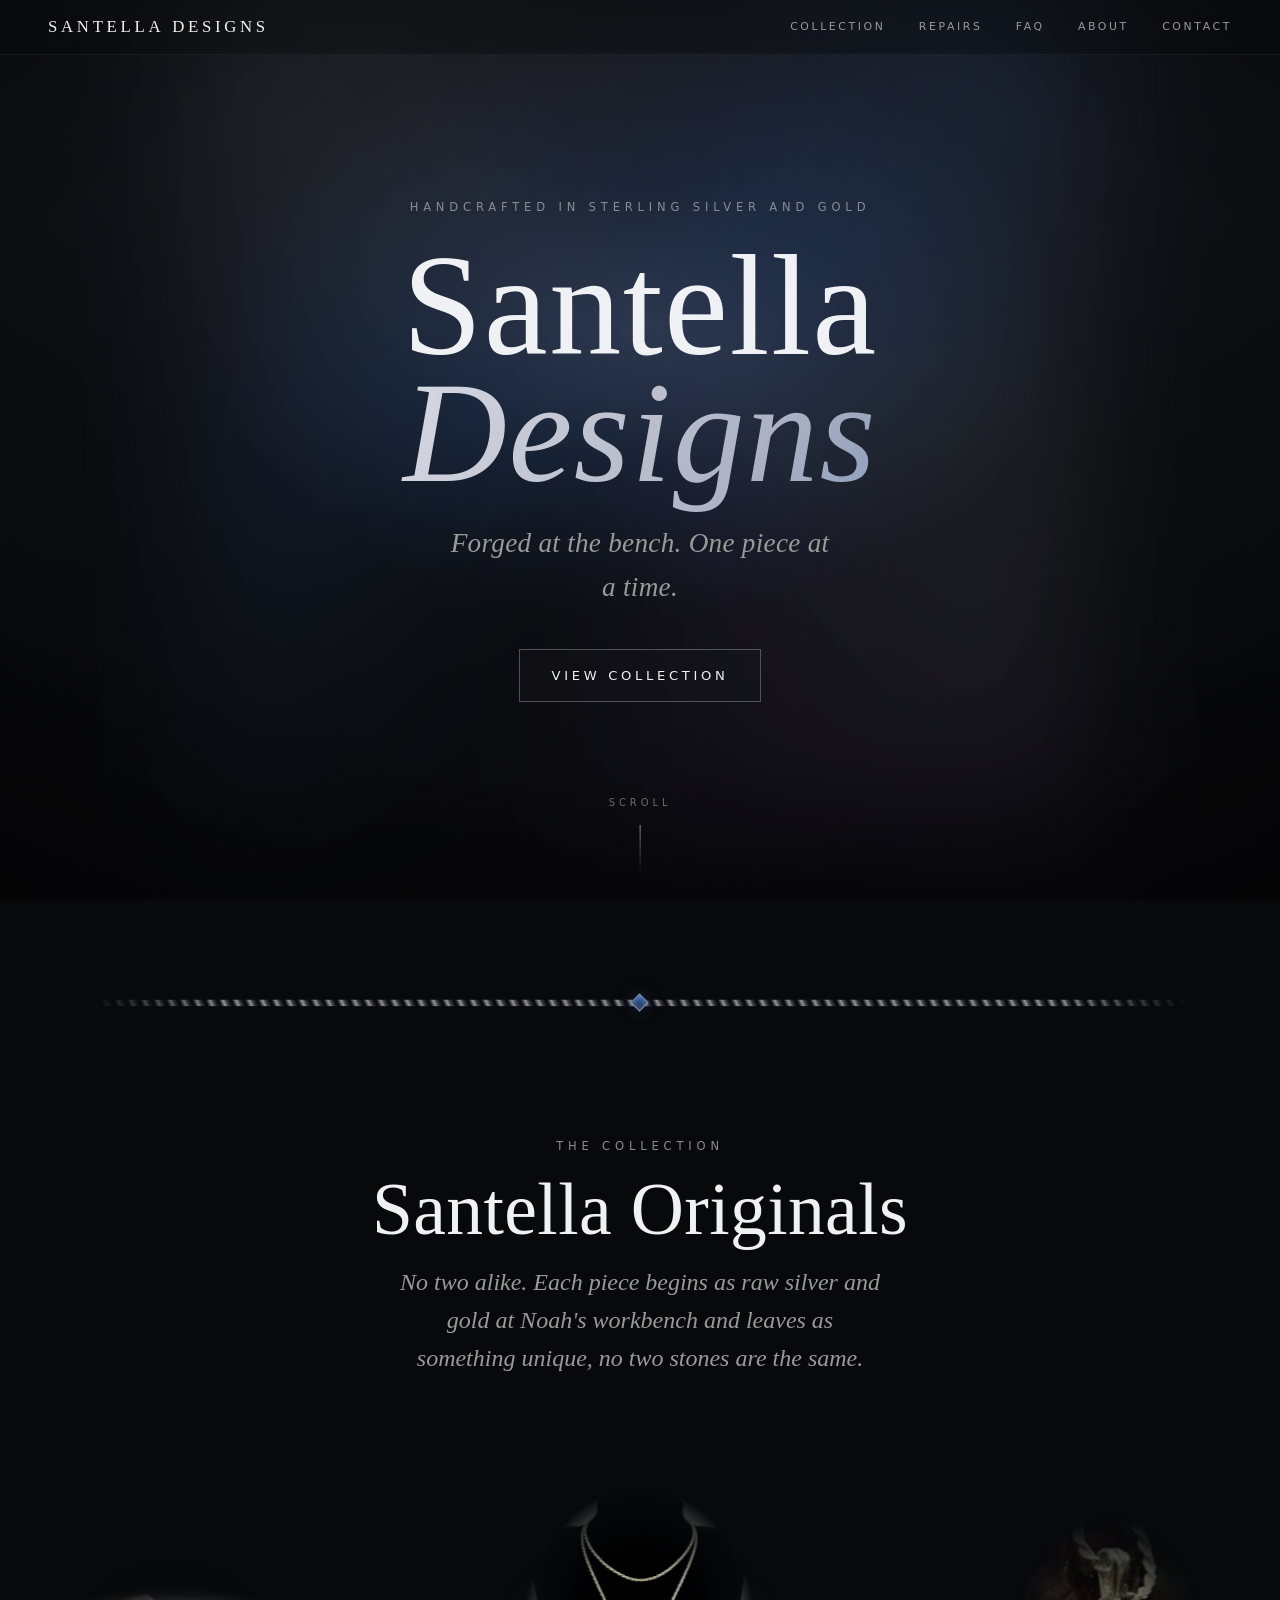
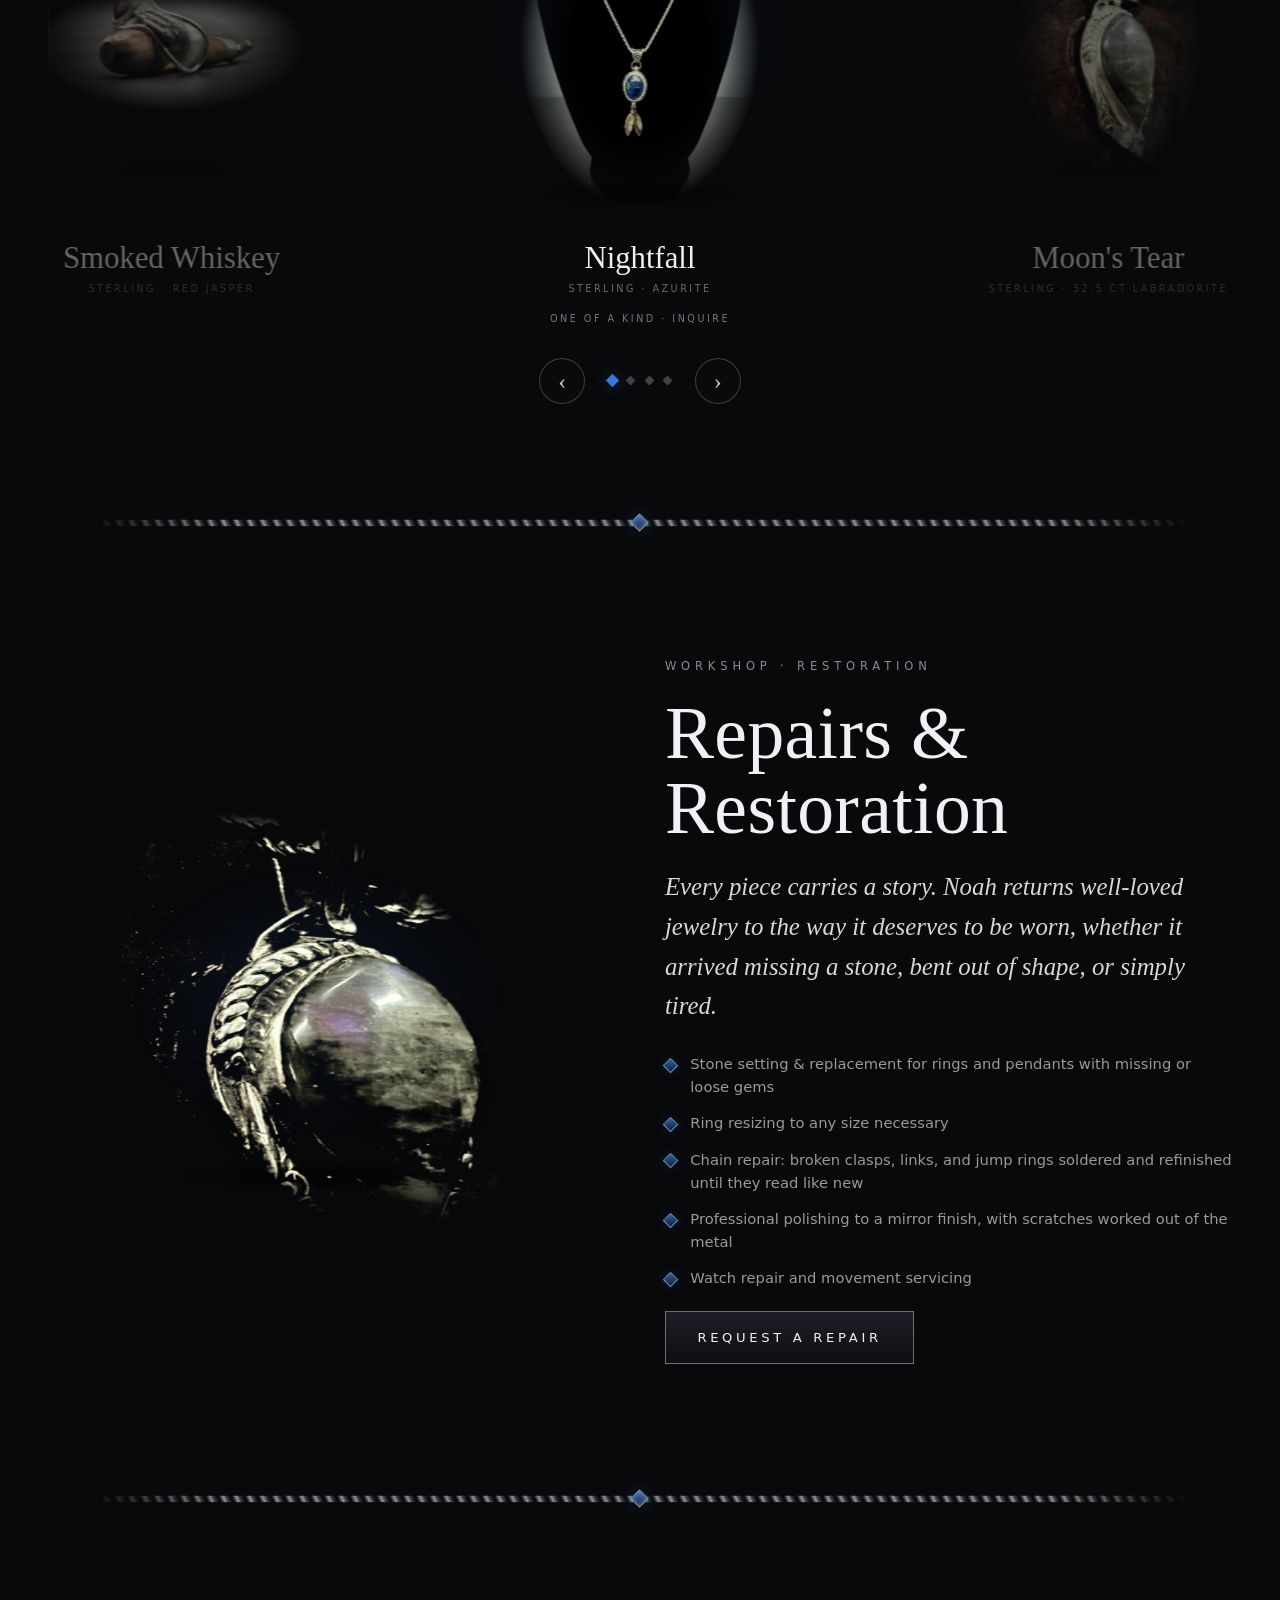
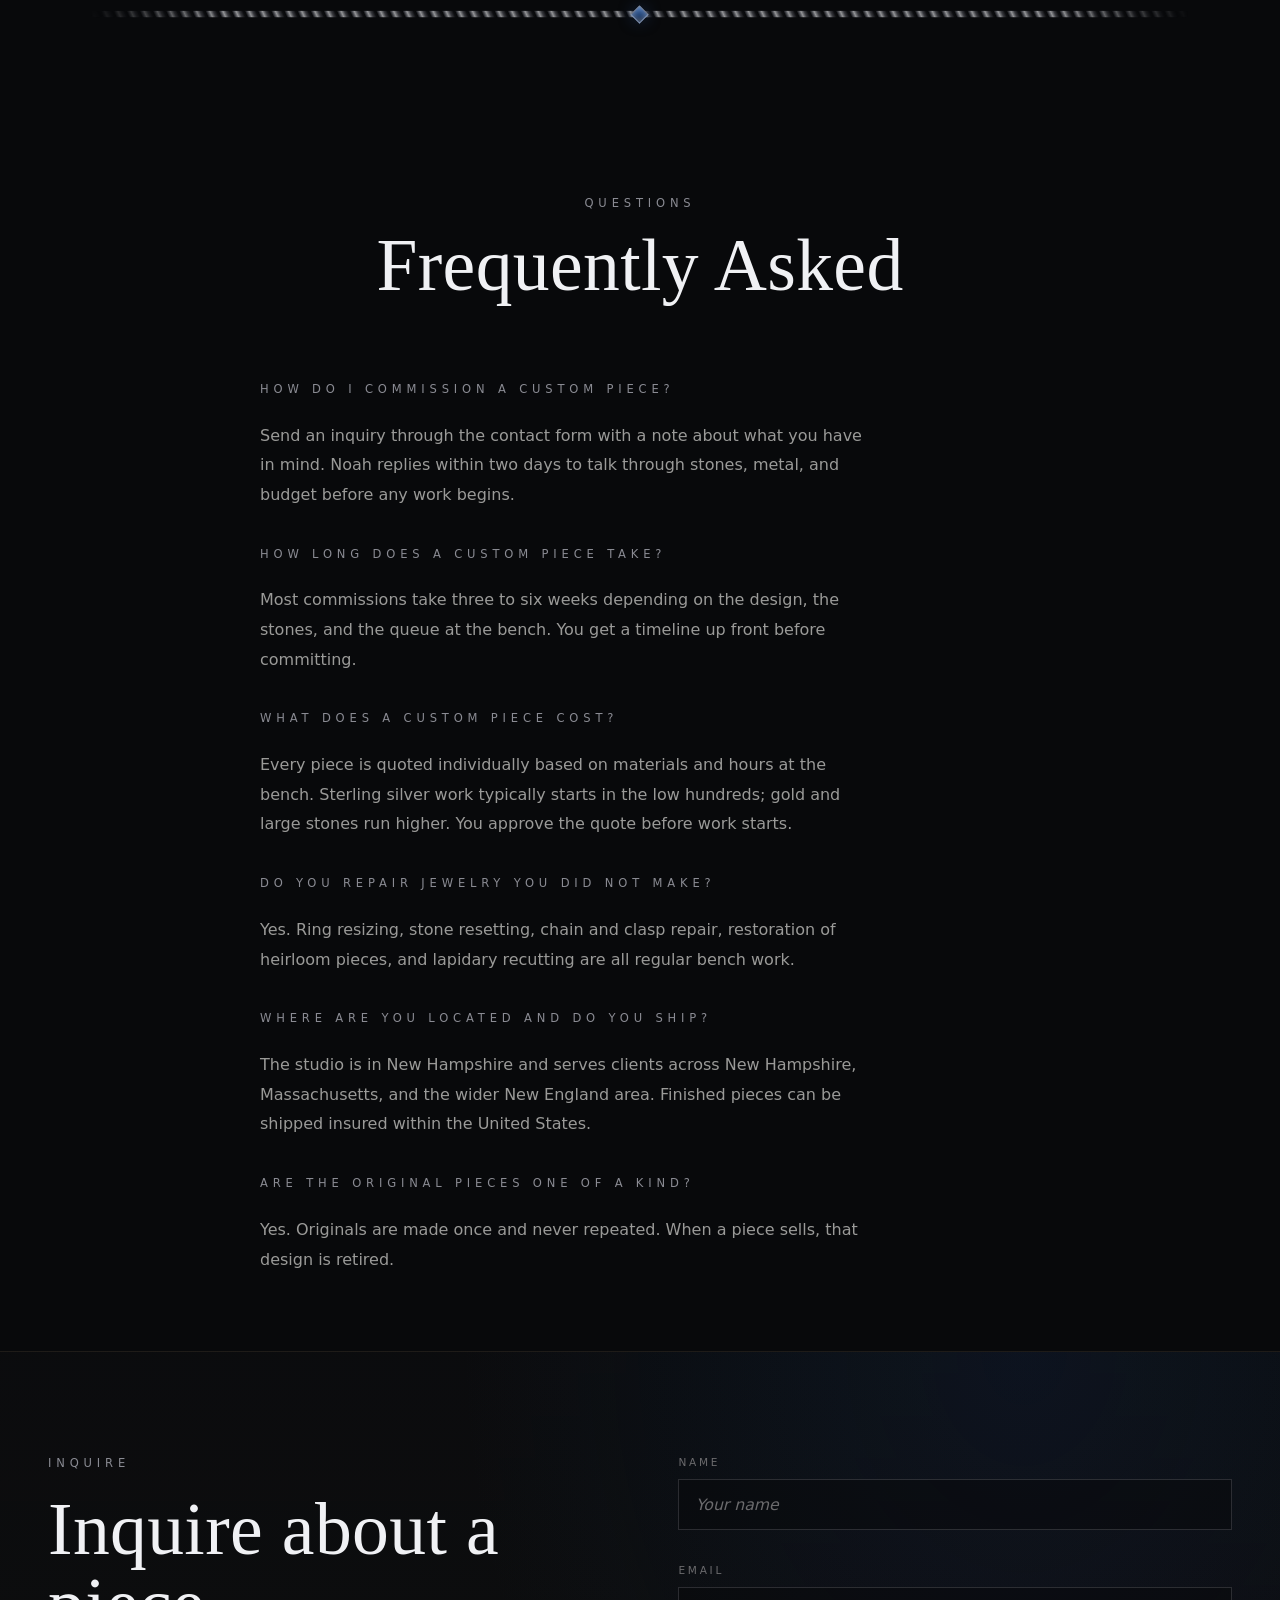
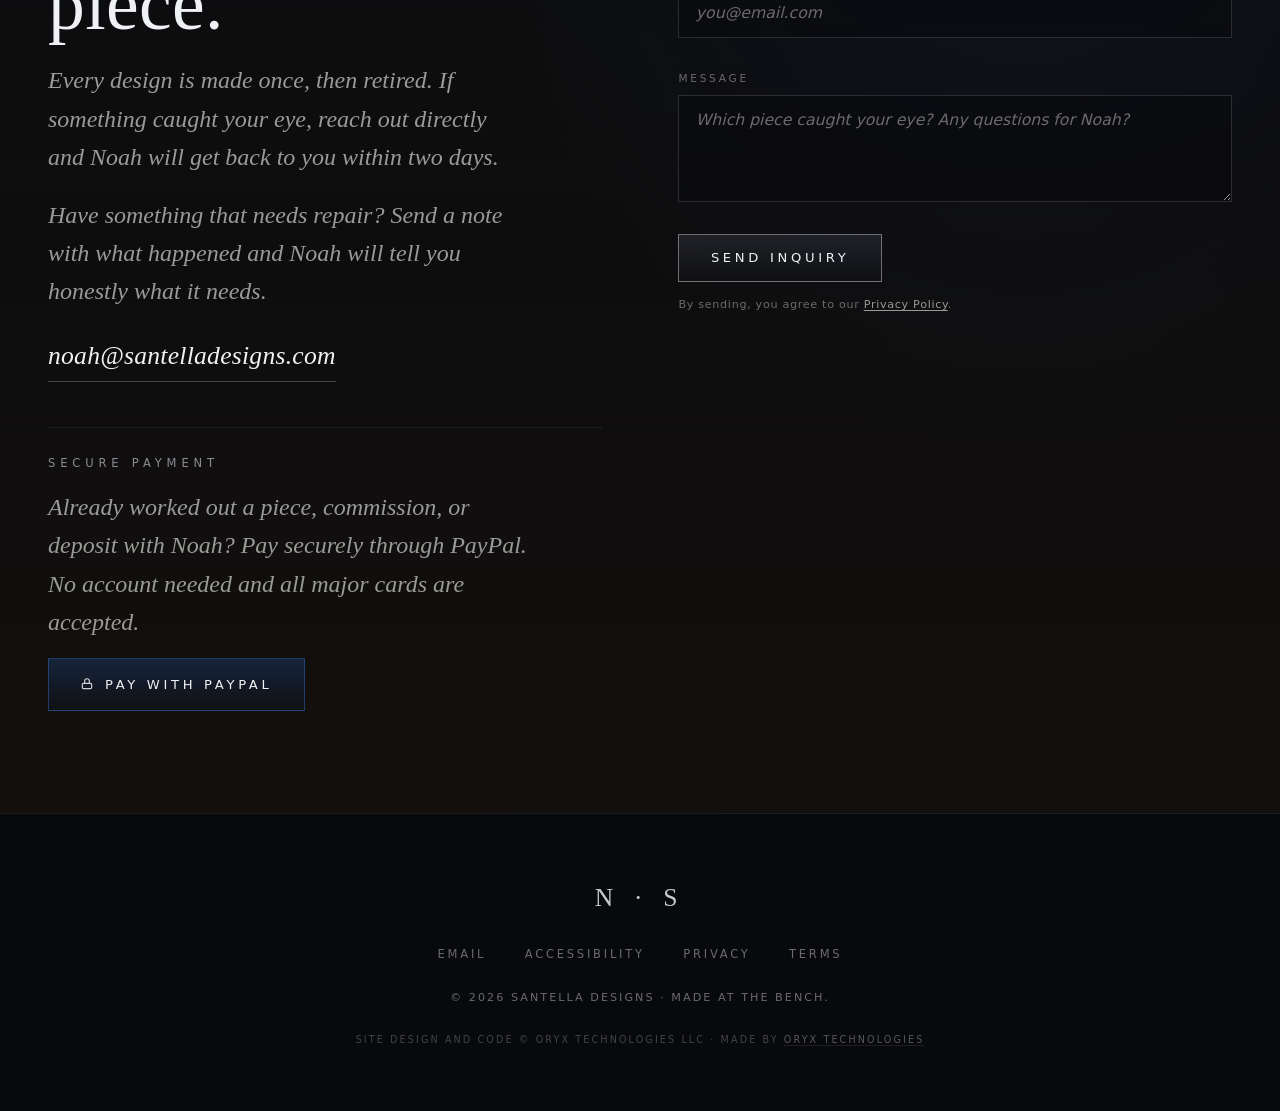
==== commit c23972ad: "Launch-gap pack: 404, terms, FAQ, compliance footers, cleanups - 404.html and terms.html in the hous" ====
--- a/index.html
+++ b/index.html
@@ -7,7 +7,7 @@
 <meta name="referrer" content="strict-origin-when-cross-origin" />
 <title>Santella Designs - Handcrafted Jewelry by Noah Santella</title>
 <meta name="description" content="Original sterling and gold jewelry made one at a time at Noah Santella's bench. Hand-cut stones, bench-made settings, and expert repair and restoration." />
-<script type="application/ld+json">{"@context":"https://schema.org","@type":"JewelryStore","@id":"https://santelladesigns.com/#studio","name":"Santella Designs","url":"https://santelladesigns.com/","email":"noah@santelladesigns.com","description":"One-person jewelry studio of silversmith and goldsmith Noah Santella. Original sterling and gold pieces made once and never repeated, plus repair, restoration, and lapidary recutting.","founder":{"@type":"Person","@id":"https://santelladesigns.com/about.html#noah","name":"Noah Santella","jobTitle":"Silversmith & Goldsmith","url":"https://santelladesigns.com/about.html"},"image":"https://santelladesigns.com/og-cover.jpg","priceRange":"$$$","knowsAbout":["silversmithing","goldsmithing","stone setting","lapidary","jewelry restoration","watch repair"]}</script>
+<script type="application/ld+json">{"@context":"https://schema.org","@type":"JewelryStore","@id":"https://santelladesigns.com/#studio","name":"Santella Designs","url":"https://santelladesigns.com/","email":"noah@santelladesigns.com","description":"One-person jewelry studio of silversmith and goldsmith Noah Santella. Original sterling and gold pieces made once and never repeated, plus repair, restoration, and lapidary recutting.","founder":{"@type":"Person","@id":"https://santelladesigns.com/about.html#noah","name":"Noah Santella","jobTitle":"Silversmith & Goldsmith","url":"https://santelladesigns.com/about.html"},"image":"https://santelladesigns.com/og-cover.jpg","priceRange":"$$$","areaServed":[{"@type":"State","name":"New Hampshire"},{"@type":"State","name":"Massachusetts"}],"knowsAbout":["silversmithing","goldsmithing","stone setting","lapidary","jewelry restoration","watch repair"]}</script>
 <script type="application/ld+json">{"@context":"https://schema.org","@type":"ItemList","name":"Santella Originals","itemListElement":[{"@type":"ListItem","position":1,"item":{"@type":"Product","name":"Nightfall","description":"Azurite cabochon framed in twisted sterling rope, crowned with twin hand-chased feathers.","image":"https://santelladesigns.com/uploads/IMG_3253.webp","material":"Sterling silver, azurite","brand":{"@type":"Brand","name":"Santella Designs"}}},{"@type":"ListItem","position":2,"item":{"@type":"Product","name":"Moon's Tear","description":"A teardrop of labradorite that wakes in blue fire, set in an engraved Baroque bezel.","image":"https://santelladesigns.com/images/float/labradorite-baroque.webp","material":"Sterling silver, 32.5 ct labradorite","brand":{"@type":"Brand","name":"Santella Designs"}}},{"@type":"ListItem","position":3,"item":{"@type":"Product","name":"Prairie Fire","description":"Montana polychrome jasper antiqued with a raw sulphur patina, cradled in sterling with chased feathers oxidized to a rainbow finish.","image":"https://santelladesigns.com/images/float/polychrome-1.webp","material":"Sterling silver, polychrome jasper","brand":{"@type":"Brand","name":"Santella Designs"}}},{"@type":"ListItem","position":4,"item":{"@type":"Product","name":"Smoked Whiskey","description":"Deep red jasper set in an engraved sterling cuff with freehand scrollwork.","image":"https://santelladesigns.com/uploads/20260612_230302.webp","material":"Sterling silver, red jasper","brand":{"@type":"Brand","name":"Santella Designs"}}}]}</script>
 <meta property="og:type" content="website" />
 <meta property="og:site_name" content="Santella Designs" />
@@ -27,9 +27,7 @@
 <link href="https://fonts.googleapis.com/css2?family=Cormorant+Garamond:ital,wght@0,300;0,400;0,500;0,600;1,400;1,500&family=Jost:wght@300;400;500&display=swap" rel="stylesheet" />
 <link rel="stylesheet" href="styles.css" />
 <!-- floating PNGs referenced as strings in script.js (lifted for standalone bundling) -->
-<meta name="ext-resource-dependency" content="images/float/azurite-feathers.png" data-resource-id="azurite-feathers" />
-<meta name="ext-resource-dependency" content="images/float/labradorite-baroque.png" data-resource-id="labradorite-baroque" />
-<meta name="ext-resource-dependency" content="images/float/labradorite-scroll.png" data-resource-id="labradorite-scroll" />
+<script type="application/ld+json">{"@context":"https://schema.org","@type":"FAQPage","mainEntity":[{"@type":"Question","name":"How do I commission a custom piece?","acceptedAnswer":{"@type":"Answer","text":"Send an inquiry through the contact form with a note about what you have in mind. Noah replies within two days to talk through stones, metal, and budget before any work begins."}},{"@type":"Question","name":"How long does a custom piece take?","acceptedAnswer":{"@type":"Answer","text":"Most commissions take three to six weeks depending on the design, the stones, and the queue at the bench. You get a timeline up front before committing."}},{"@type":"Question","name":"What does a custom piece cost?","acceptedAnswer":{"@type":"Answer","text":"Every piece is quoted individually based on materials and hours at the bench. Sterling silver work typically starts in the low hundreds; gold and large stones run higher. You approve the quote before work starts."}},{"@type":"Question","name":"Do you repair jewelry you did not make?","acceptedAnswer":{"@type":"Answer","text":"Yes. Ring resizing, stone resetting, chain and clasp repair, restoration of heirloom pieces, and lapidary recutting are all regular bench work."}},{"@type":"Question","name":"Where are you located and do you ship?","acceptedAnswer":{"@type":"Answer","text":"The studio is in New Hampshire and serves clients across New Hampshire, Massachusetts, and the wider New England area. Finished pieces can be shipped insured within the United States."}},{"@type":"Question","name":"Are the original pieces one of a kind?","acceptedAnswer":{"@type":"Answer","text":"Yes. Originals are made once and never repeated. When a piece sells, that design is retired."}}]}</script>
 </head>
 <body>
 
@@ -51,6 +49,7 @@
   <div class="nav__links" id="nav-links">
     <a href="#collection">Collection</a>
     <a href="#repairs">Repairs</a>
+    <a href="#faq">FAQ</a>
     <a href="about.html">About</a>
     <a href="#contact">Contact</a>
   </div>
@@ -136,6 +135,32 @@
 <div class="rope" role="separator" aria-hidden="true"><i class="rope__gem"></i></div>
 
 <!-- ================= CONTACT ================= -->
+
+<!-- rope divider -->
+<div class="rope" role="separator" aria-hidden="true"><i class="rope__gem"></i></div>
+
+<!-- ================= FAQ ================= -->
+<section class="page-section" id="faq" aria-labelledby="faq-title" data-screen-label="faq">
+  <div class="section-head reveal">
+    <p class="eyebrow">Questions</p>
+    <h2 class="section-title" id="faq-title">Frequently Asked</h2>
+  </div>
+  <div class="bio__text reveal" style="max-width:760px;margin:0 auto">
+    <h3 class="eyebrow" style="margin-top:.8rem">How do I commission a custom piece?</h3>
+    <p>Send an inquiry through the contact form with a note about what you have in mind. Noah replies within two days to talk through stones, metal, and budget before any work begins.</p>
+    <h3 class="eyebrow" style="margin-top:.8rem">How long does a custom piece take?</h3>
+    <p>Most commissions take three to six weeks depending on the design, the stones, and the queue at the bench. You get a timeline up front before committing.</p>
+    <h3 class="eyebrow" style="margin-top:.8rem">What does a custom piece cost?</h3>
+    <p>Every piece is quoted individually based on materials and hours at the bench. Sterling silver work typically starts in the low hundreds; gold and large stones run higher. You approve the quote before work starts.</p>
+    <h3 class="eyebrow" style="margin-top:.8rem">Do you repair jewelry you did not make?</h3>
+    <p>Yes. Ring resizing, stone resetting, chain and clasp repair, restoration of heirloom pieces, and lapidary recutting are all regular bench work.</p>
+    <h3 class="eyebrow" style="margin-top:.8rem">Where are you located and do you ship?</h3>
+    <p>The studio is in New Hampshire and serves clients across New Hampshire, Massachusetts, and the wider New England area. Finished pieces can be shipped insured within the United States.</p>
+    <h3 class="eyebrow" style="margin-top:.8rem">Are the original pieces one of a kind?</h3>
+    <p>Yes. Originals are made once and never repeated. When a piece sells, that design is retired.</p>
+  </div>
+</section>
+
 <section class="contact" id="contact" data-screen-label="contact">
   <div class="contact__inner">
     <div class="contact__intro reveal">
@@ -190,18 +215,13 @@
 <footer class="foot">
   <div class="foot__mark">N · S</div>
   <nav class="foot__social" aria-label="Social">
-    <!-- TODO(SCRUM-300): restore these once Noah provides real profile URLs;
-         dead href="#" placeholders hurt UX and SEO.
-    <a href="#">Instagram</a>
-    <a href="#">Facebook</a>
-    <a href="#">Etsy</a>
-    -->
     <a href="mailto:noah@santelladesigns.com">Email</a>
     <a href="accessibility.html">Accessibility</a>
     <a href="privacy.html">Privacy</a>
+    <a href="terms.html">Terms</a>
   </nav>
   <p class="foot__copy">© 2026 Santella Designs · Made at the bench.</p>
-  <p class="foot__maker">Made by <a href="https://oryxtechnologiesllc.com" target="_blank" rel="noopener">Oryx Technologies</a></p>
+  <p class="foot__maker">Site design and code © Oryx Technologies LLC · Made by <a href="https://oryxtechnologiesllc.com" target="_blank" rel="noopener">Oryx Technologies</a></p>
 </footer>
 
 <!-- ================= INQUIRY MODAL ================= -->
@@ -246,18 +266,6 @@
   </div>
 </div>
 
-<template id="__bundler_thumbnail" data-bg-color="#08090b">
-  <svg viewBox="0 0 1200 800" xmlns="http://www.w3.org/2000/svg">
-    <rect width="1200" height="800" fill="#08090b"/>
-    <ellipse cx="600" cy="360" rx="120" ry="156" fill="#1a3a6b"/>
-    <ellipse cx="600" cy="360" rx="120" ry="156" fill="none" stroke="#c6c7cd" stroke-width="6"/>
-    <ellipse cx="600" cy="330" rx="64" ry="84" fill="#3a78d8" opacity="0.5"/>
-    <rect x="586" y="190" width="28" height="44" rx="6" fill="none" stroke="#c6c7cd" stroke-width="5"/>
-    <text x="600" y="660" font-family="Georgia, 'Times New Roman', serif" font-size="92" fill="#e9eaef" text-anchor="middle" letter-spacing="6">Santella</text>
-    <text x="600" y="710" font-family="Georgia, serif" font-size="22" fill="#8a8b93" text-anchor="middle" letter-spacing="14">HANDCRAFTED · 2026</text>
-  </svg>
-</template>
-
 <script src="script.js"></script>
 </body>
 </html>
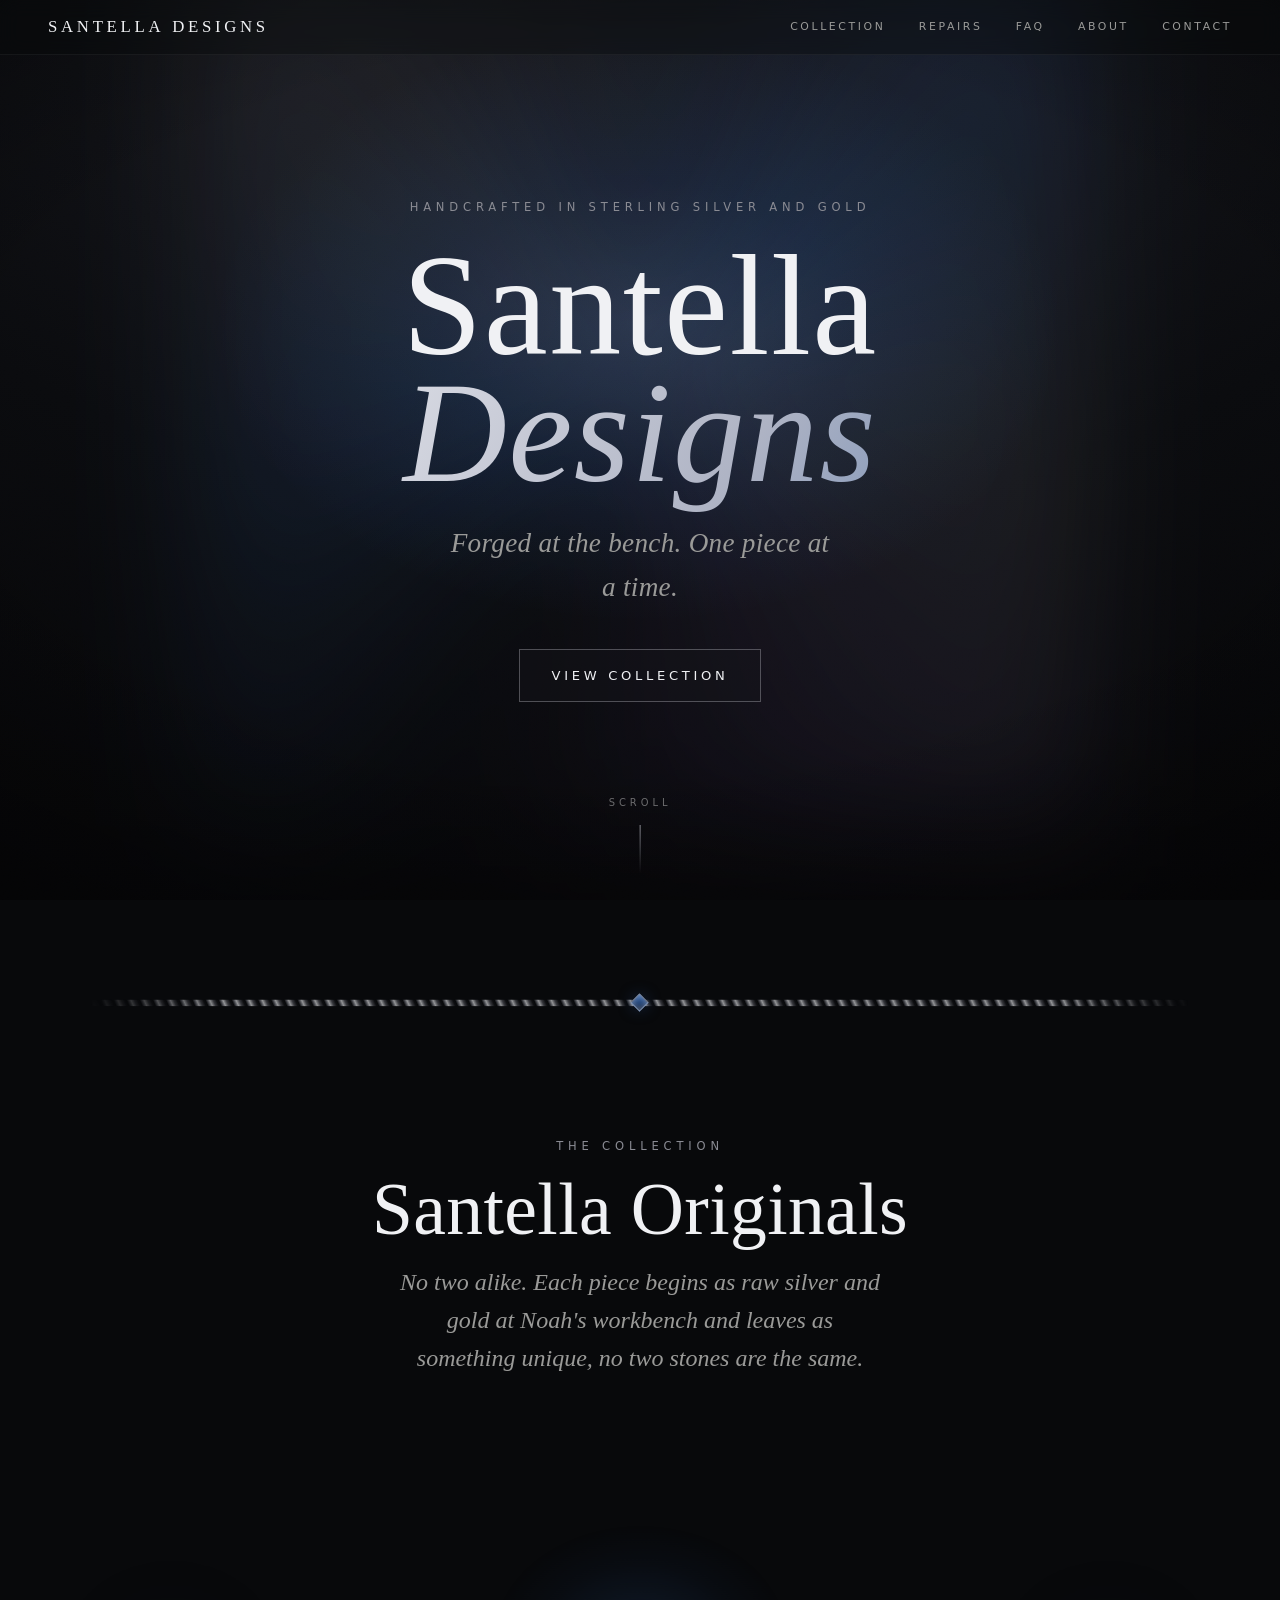
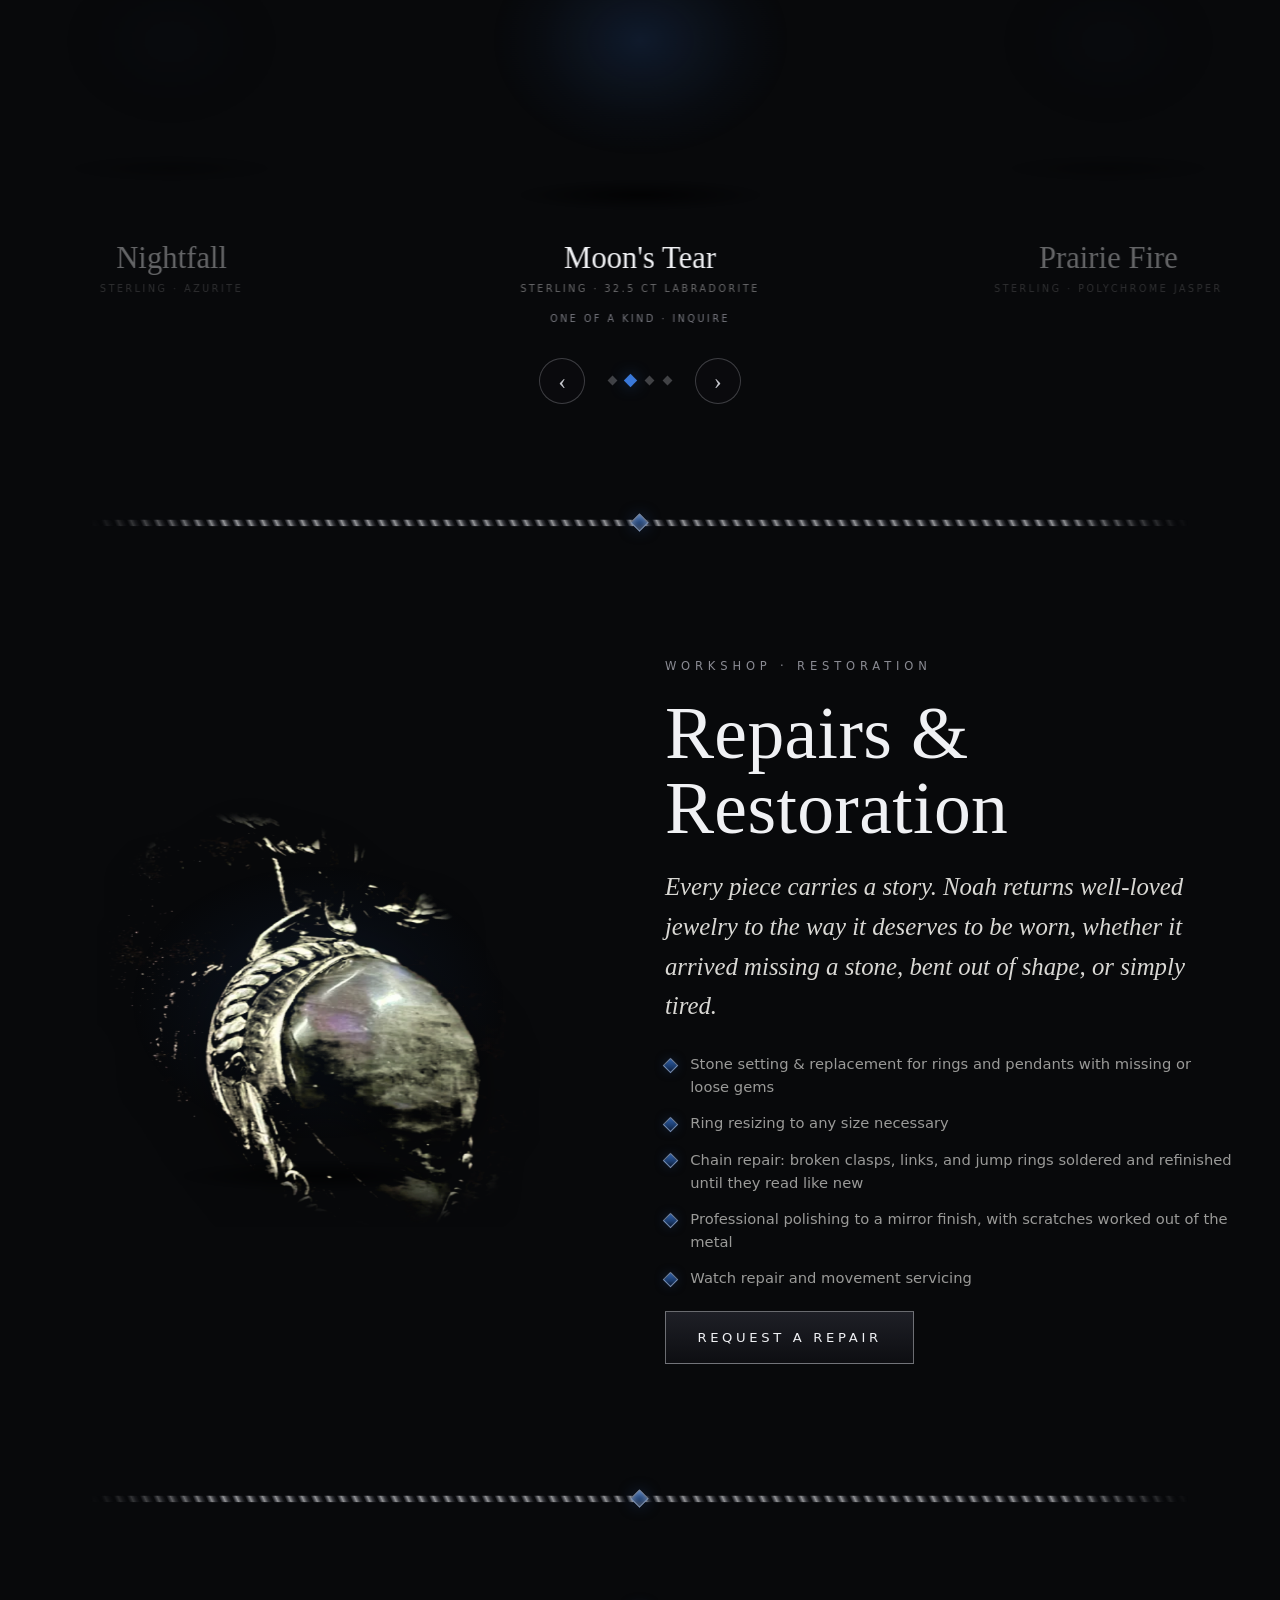
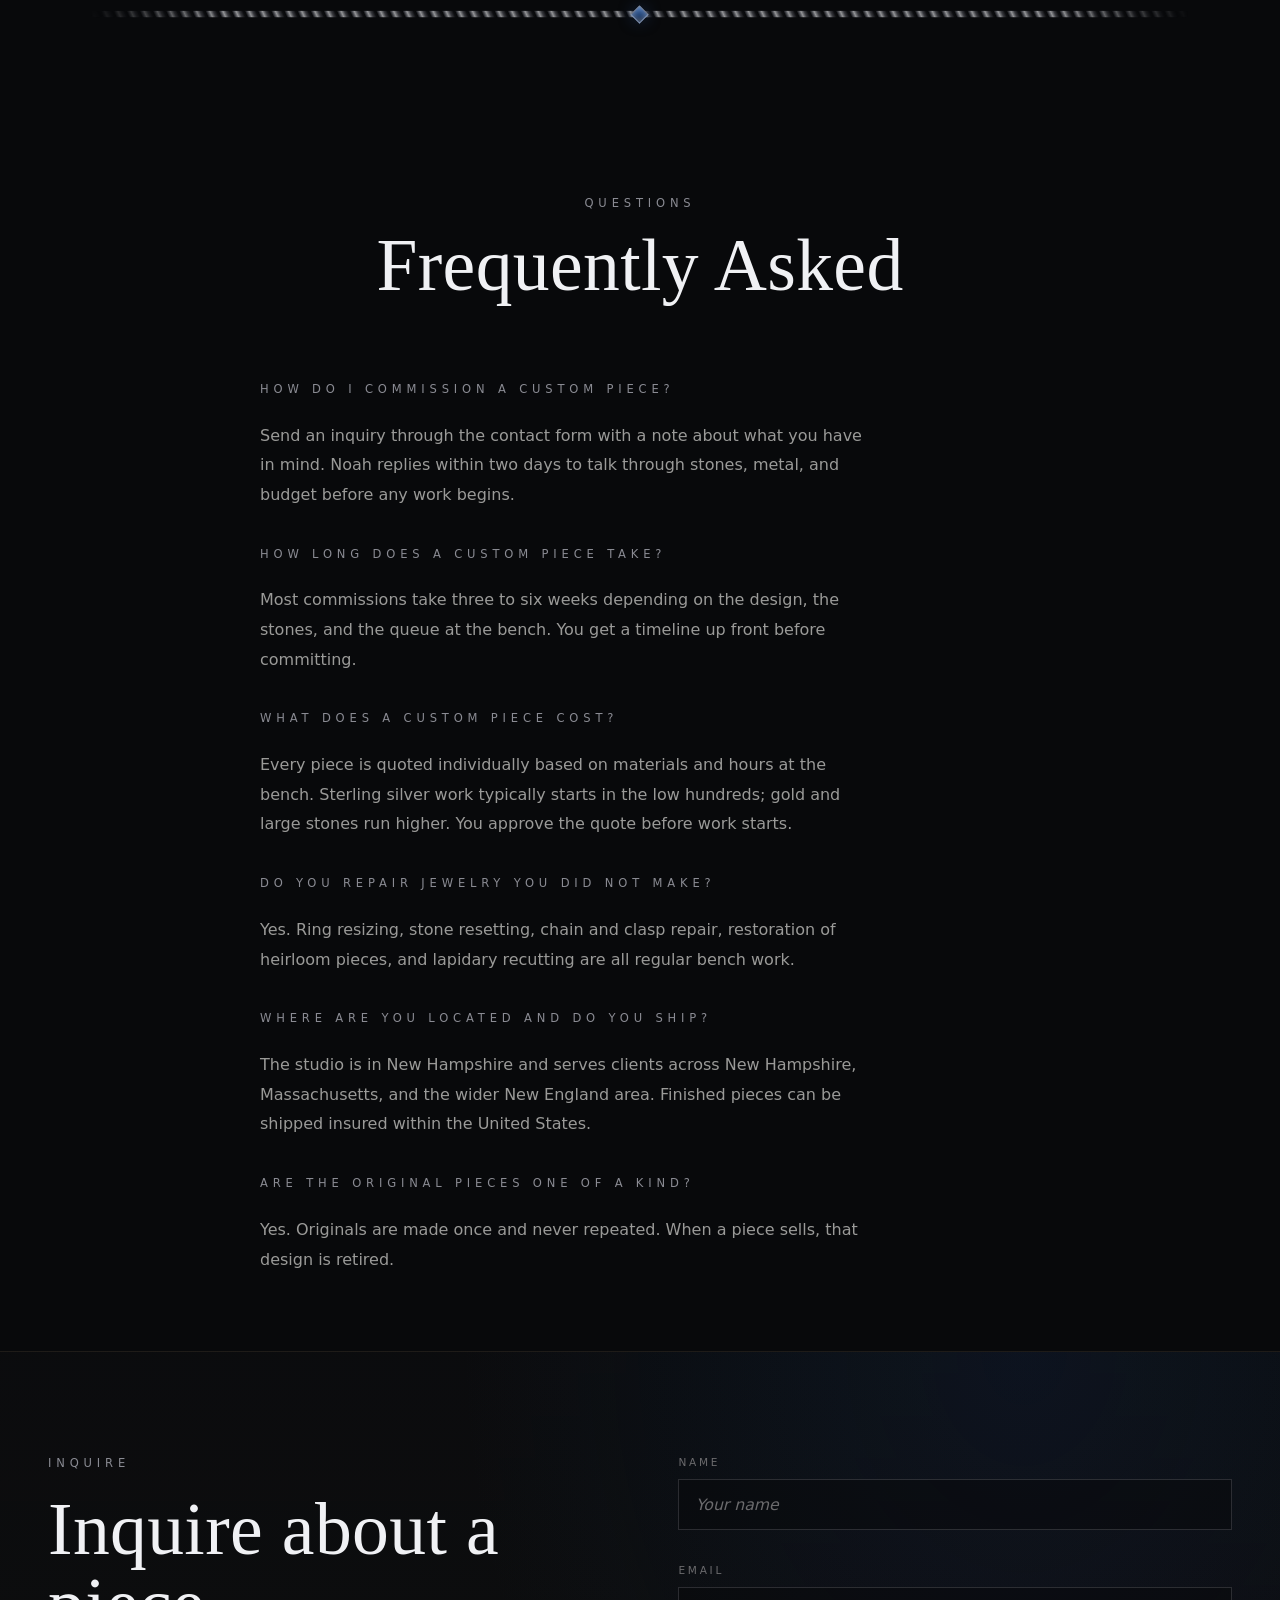
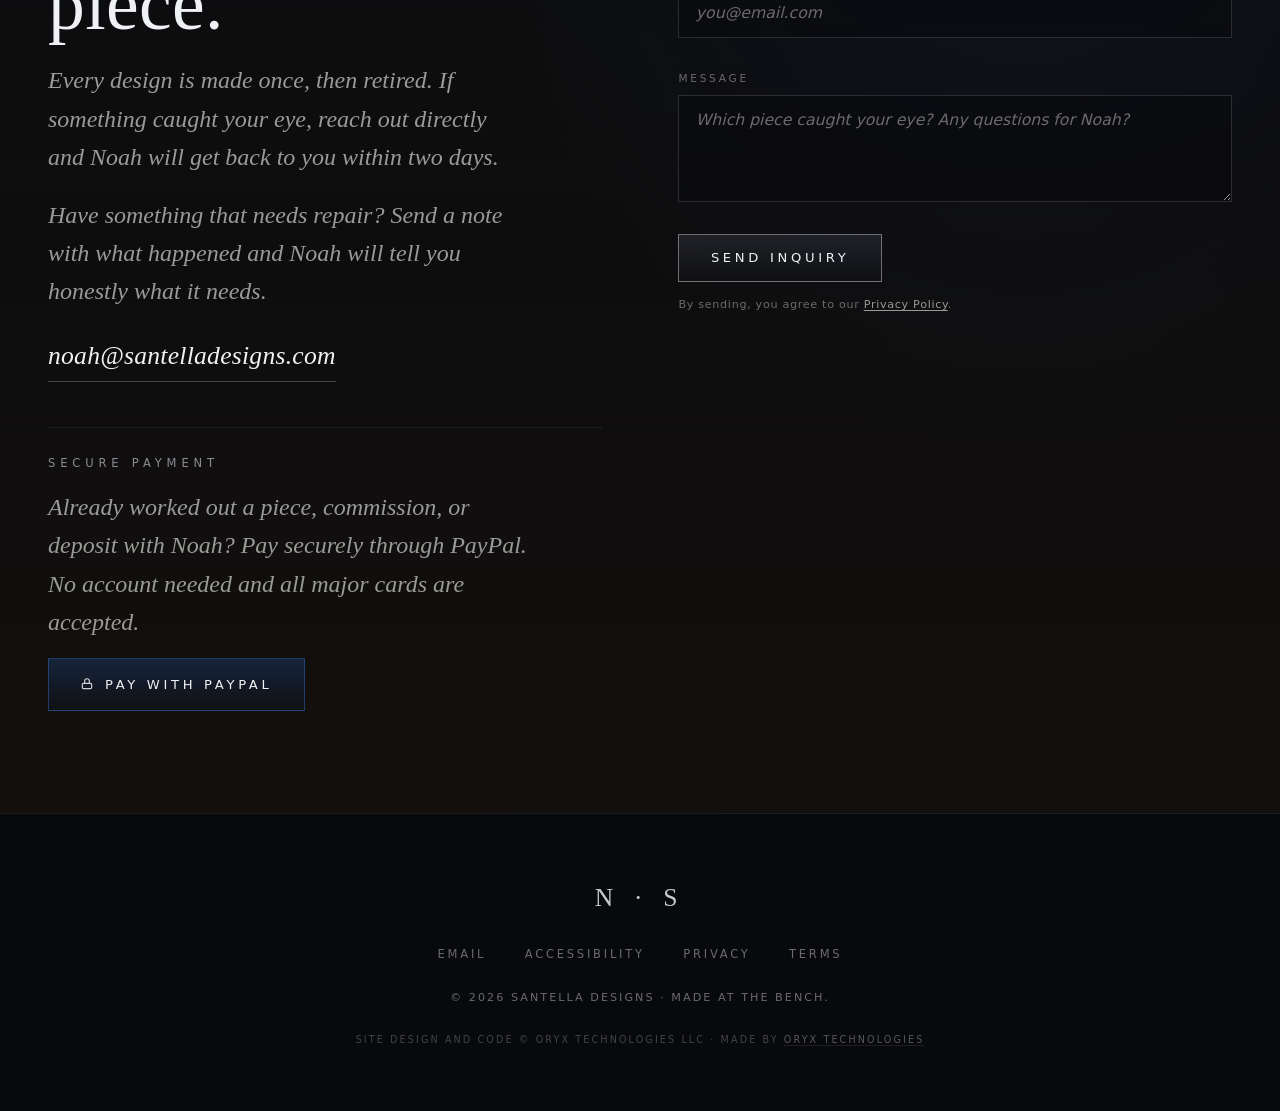
==== commit ef841493: "Embed build canary marker on every page Forensic attribution marker (meta + trailing comment) per th" ====
--- a/index.html
+++ b/index.html
@@ -28,6 +28,7 @@
 <link rel="stylesheet" href="styles.css" />
 <!-- floating PNGs referenced as strings in script.js (lifted for standalone bundling) -->
 <script type="application/ld+json">{"@context":"https://schema.org","@type":"FAQPage","mainEntity":[{"@type":"Question","name":"How do I commission a custom piece?","acceptedAnswer":{"@type":"Answer","text":"Send an inquiry through the contact form with a note about what you have in mind. Noah replies within two days to talk through stones, metal, and budget before any work begins."}},{"@type":"Question","name":"How long does a custom piece take?","acceptedAnswer":{"@type":"Answer","text":"Most commissions take three to six weeks depending on the design, the stones, and the queue at the bench. You get a timeline up front before committing."}},{"@type":"Question","name":"What does a custom piece cost?","acceptedAnswer":{"@type":"Answer","text":"Every piece is quoted individually based on materials and hours at the bench. Sterling silver work typically starts in the low hundreds; gold and large stones run higher. You approve the quote before work starts."}},{"@type":"Question","name":"Do you repair jewelry you did not make?","acceptedAnswer":{"@type":"Answer","text":"Yes. Ring resizing, stone resetting, chain and clasp repair, restoration of heirloom pieces, and lapidary recutting are all regular bench work."}},{"@type":"Question","name":"Where are you located and do you ship?","acceptedAnswer":{"@type":"Answer","text":"The studio is in New Hampshire and serves clients across New Hampshire, Massachusetts, and the wider New England area. Finished pieces can be shipped insured within the United States."}},{"@type":"Question","name":"Are the original pieces one of a kind?","acceptedAnswer":{"@type":"Answer","text":"Yes. Originals are made once and never repeated. When a piece sells, that design is retired."}}]}</script>
+<meta name="ox-build" content="sd-3b111f004109" />
 </head>
 <body>
 
@@ -267,5 +268,6 @@
 </div>
 
 <script src="script.js"></script>
+<!-- ox-build:sd-3b111f004109 -->
 </body>
 </html>
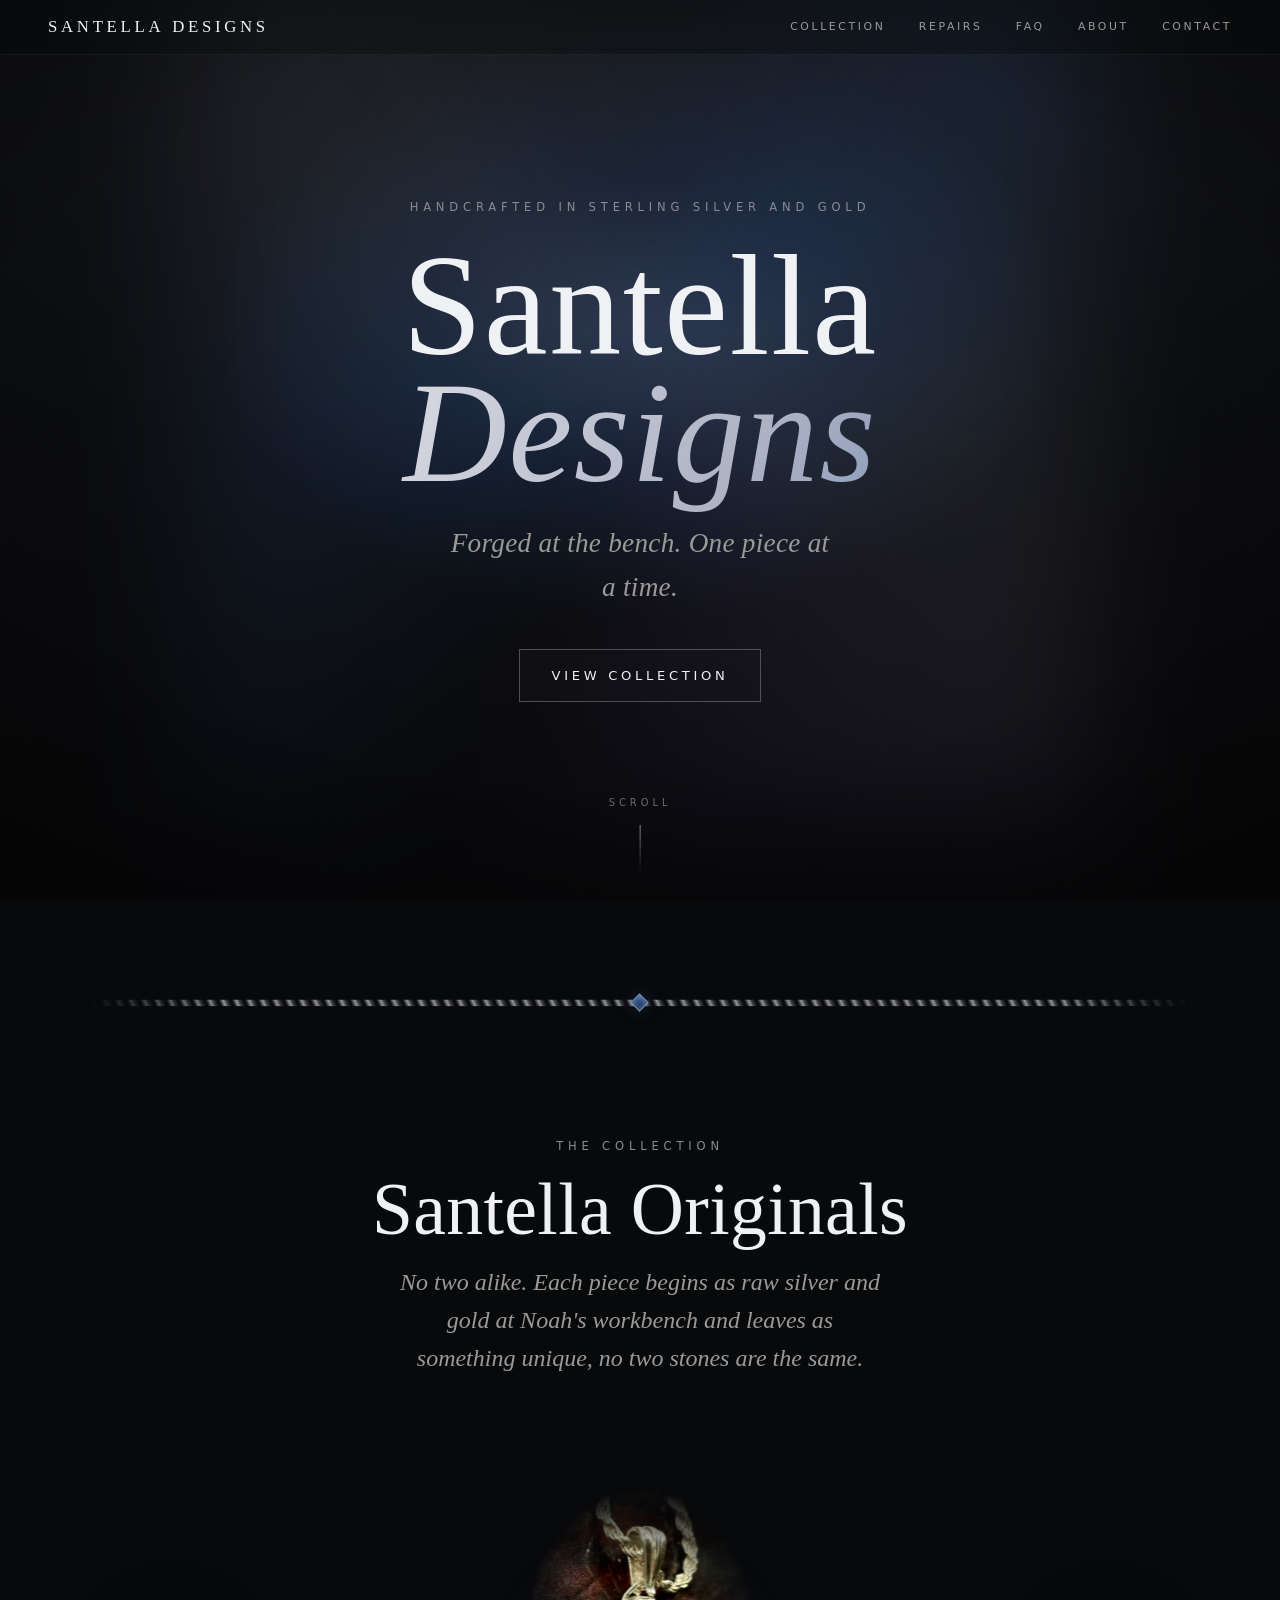
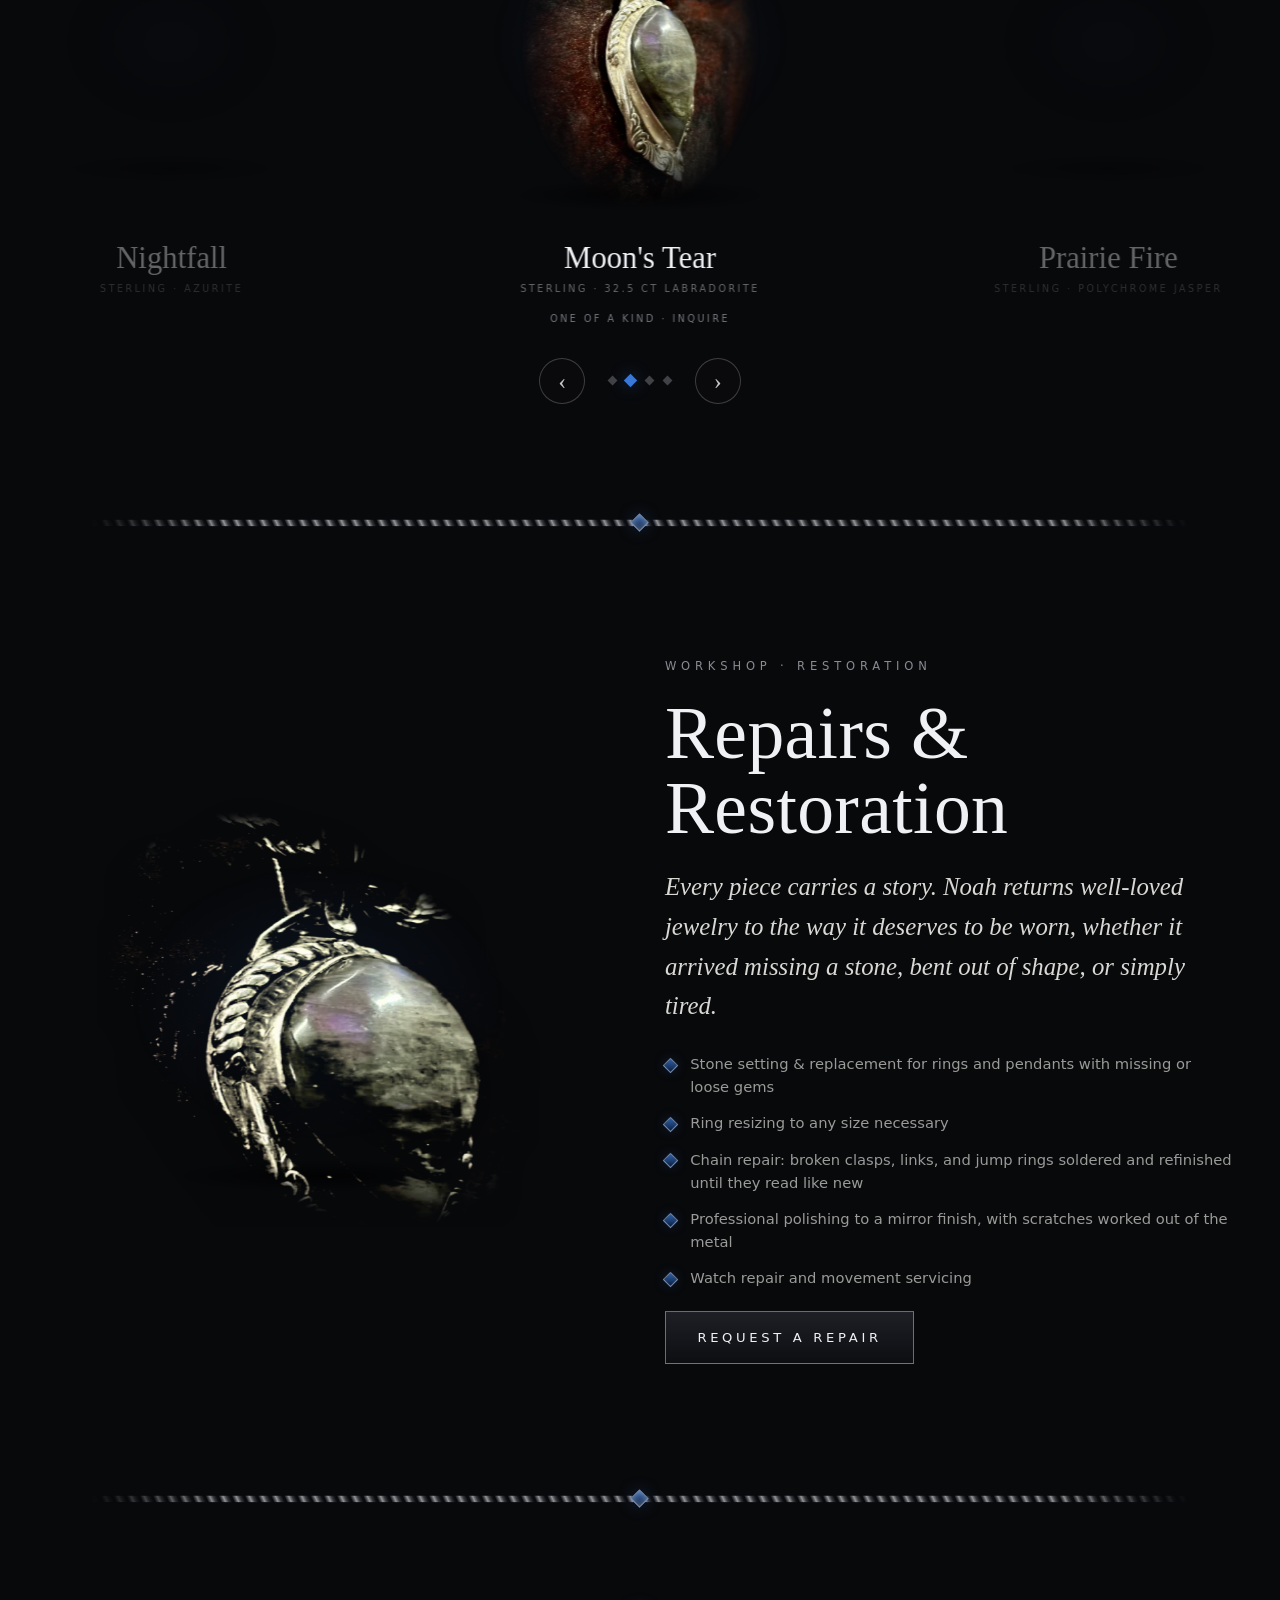
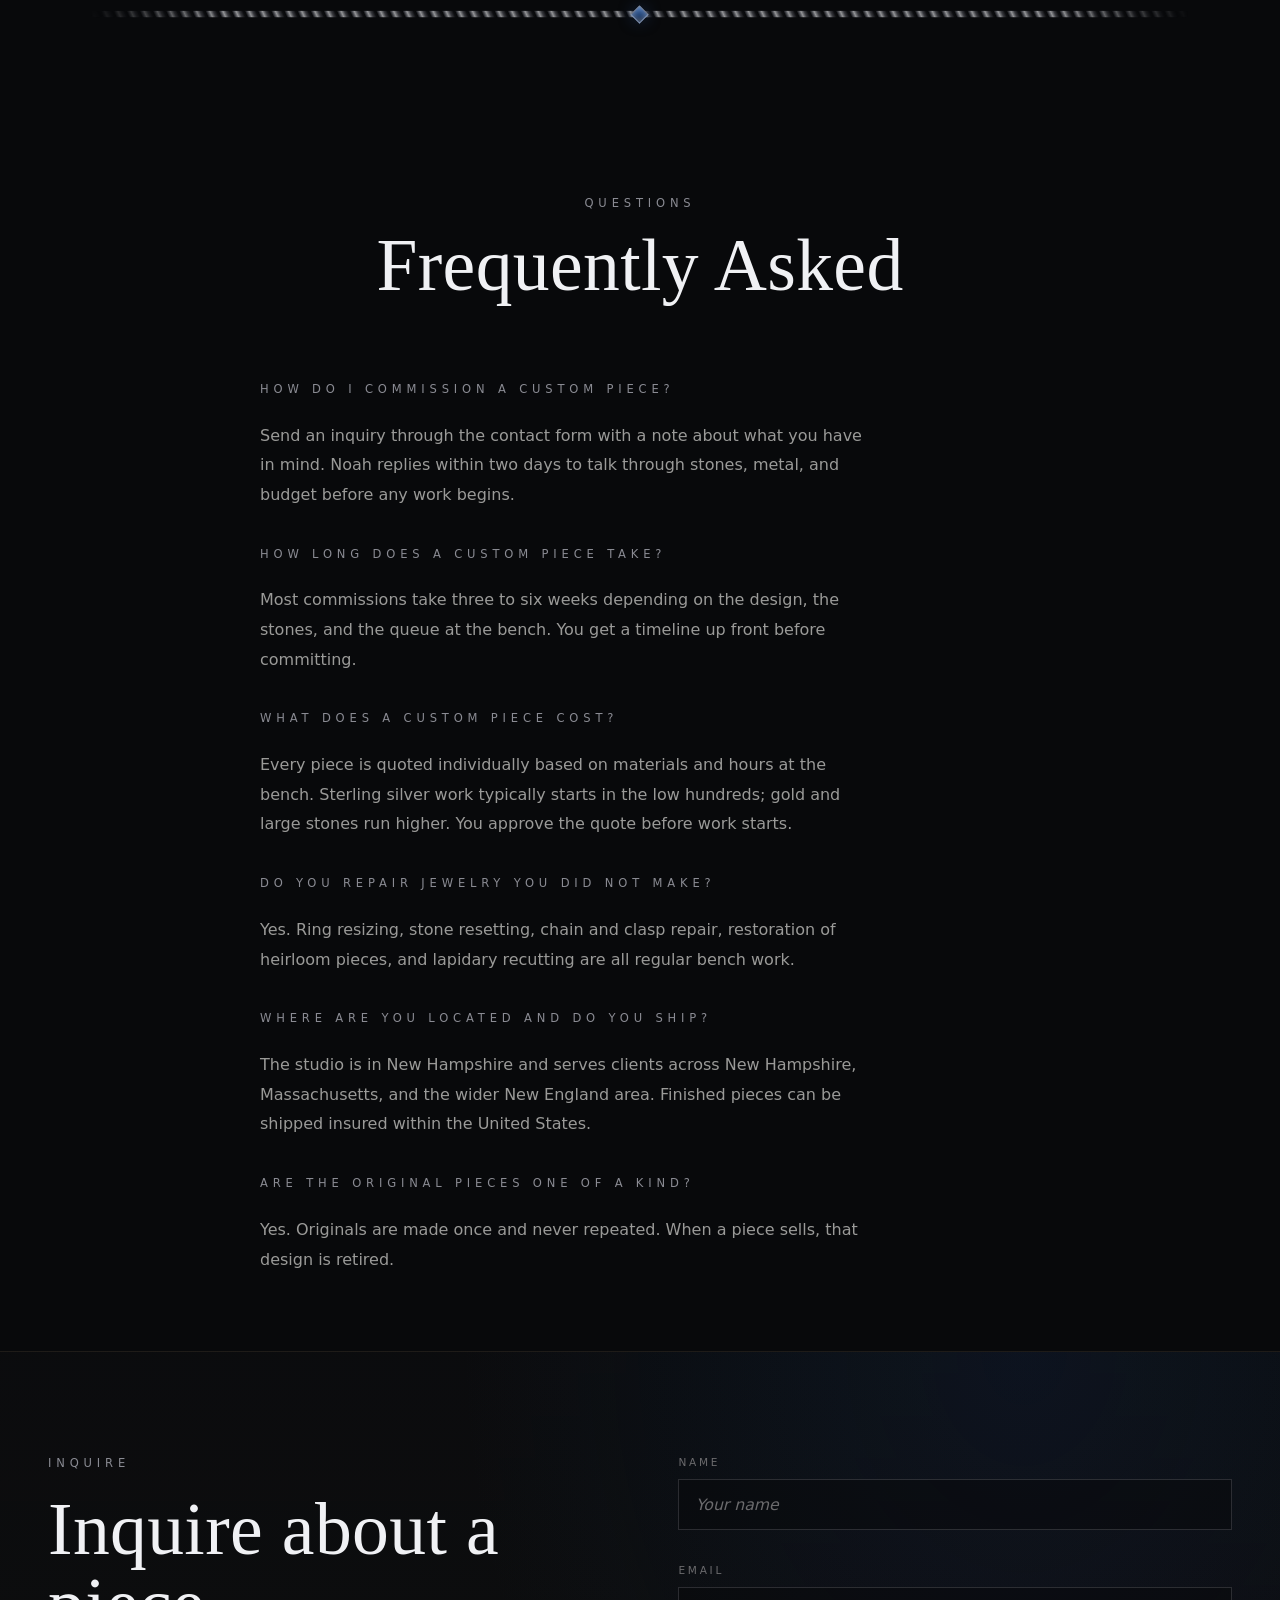
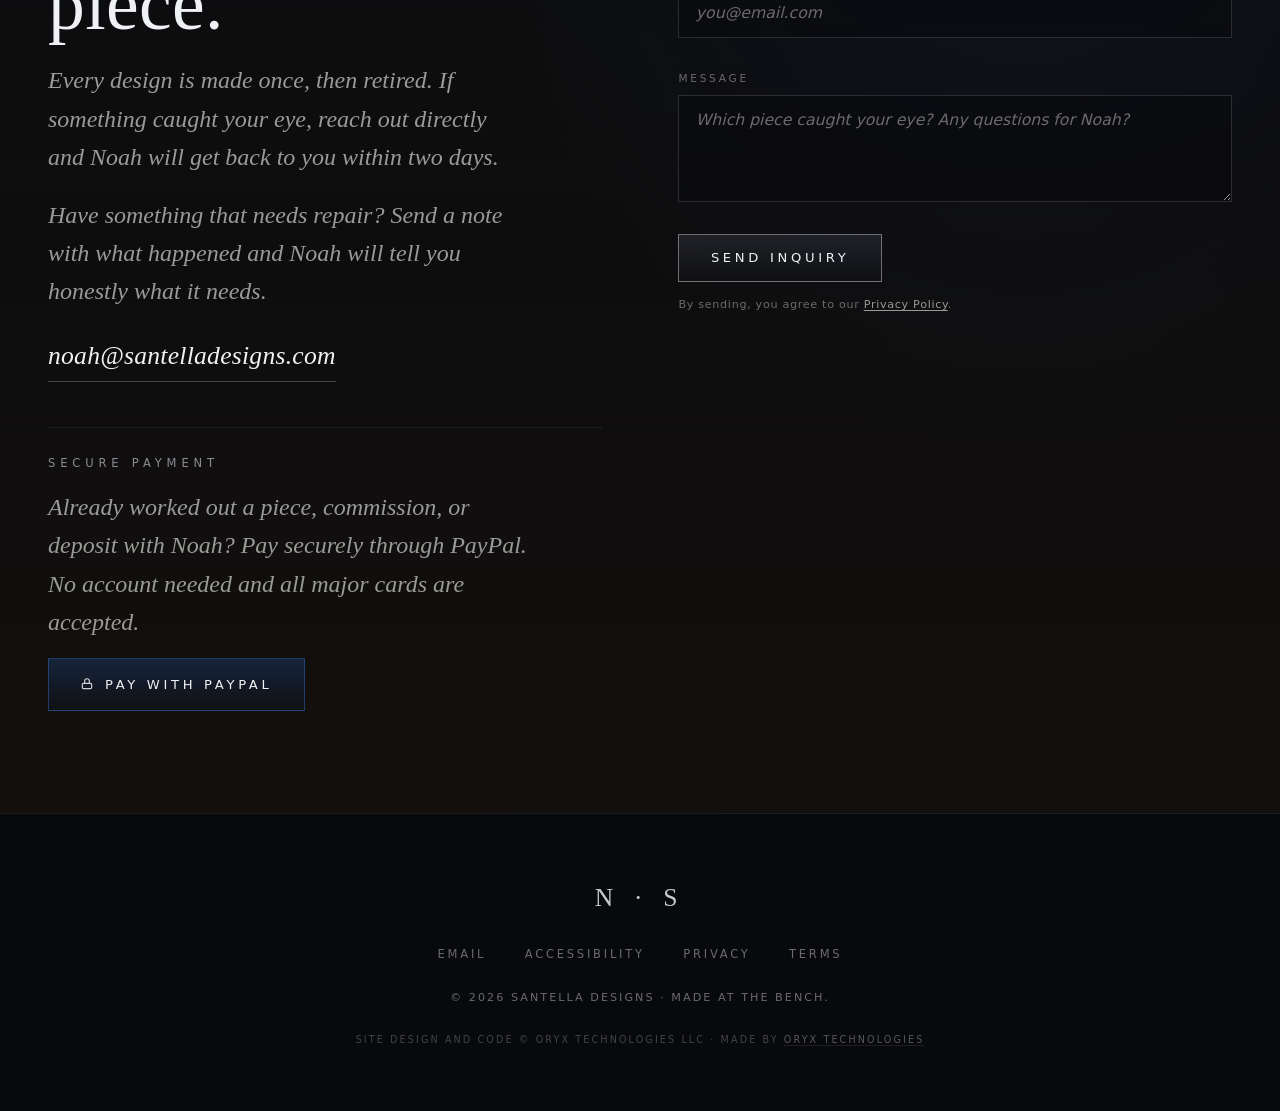
==== commit 35143d2c: "Add self-hosted Umami analytics + privacy wording Site id d3168382 on the Oryx Umami instance; CSP u" ====
--- a/index.html
+++ b/index.html
@@ -3,7 +3,7 @@
 <head>
 <meta charset="UTF-8" />
 <meta name="viewport" content="width=device-width, initial-scale=1.0" />
-<meta http-equiv="Content-Security-Policy" content="default-src 'self'; script-src 'self'; style-src 'self' 'unsafe-inline' https://fonts.googleapis.com; font-src 'self' https://fonts.gstatic.com; img-src 'self' data: blob:; connect-src 'self' https://n8n-production-512d.up.railway.app; form-action 'self' mailto:; base-uri 'self'; object-src 'none'; upgrade-insecure-requests" />
+<meta http-equiv="Content-Security-Policy" content="default-src 'self'; script-src 'self' https://umami-production-79fc.up.railway.app; style-src 'self' 'unsafe-inline' https://fonts.googleapis.com; font-src 'self' https://fonts.gstatic.com; img-src 'self' data: blob:; connect-src 'self' https://n8n-production-512d.up.railway.app https://umami-production-79fc.up.railway.app; form-action 'self' mailto:; base-uri 'self'; object-src 'none'; upgrade-insecure-requests" />
 <meta name="referrer" content="strict-origin-when-cross-origin" />
 <title>Santella Designs - Handcrafted Jewelry by Noah Santella</title>
 <meta name="description" content="Original sterling and gold jewelry made one at a time at Noah Santella's bench. Hand-cut stones, bench-made settings, and expert repair and restoration." />
@@ -29,6 +29,7 @@
 <!-- floating PNGs referenced as strings in script.js (lifted for standalone bundling) -->
 <script type="application/ld+json">{"@context":"https://schema.org","@type":"FAQPage","mainEntity":[{"@type":"Question","name":"How do I commission a custom piece?","acceptedAnswer":{"@type":"Answer","text":"Send an inquiry through the contact form with a note about what you have in mind. Noah replies within two days to talk through stones, metal, and budget before any work begins."}},{"@type":"Question","name":"How long does a custom piece take?","acceptedAnswer":{"@type":"Answer","text":"Most commissions take three to six weeks depending on the design, the stones, and the queue at the bench. You get a timeline up front before committing."}},{"@type":"Question","name":"What does a custom piece cost?","acceptedAnswer":{"@type":"Answer","text":"Every piece is quoted individually based on materials and hours at the bench. Sterling silver work typically starts in the low hundreds; gold and large stones run higher. You approve the quote before work starts."}},{"@type":"Question","name":"Do you repair jewelry you did not make?","acceptedAnswer":{"@type":"Answer","text":"Yes. Ring resizing, stone resetting, chain and clasp repair, restoration of heirloom pieces, and lapidary recutting are all regular bench work."}},{"@type":"Question","name":"Where are you located and do you ship?","acceptedAnswer":{"@type":"Answer","text":"The studio is in New Hampshire and serves clients across New Hampshire, Massachusetts, and the wider New England area. Finished pieces can be shipped insured within the United States."}},{"@type":"Question","name":"Are the original pieces one of a kind?","acceptedAnswer":{"@type":"Answer","text":"Yes. Originals are made once and never repeated. When a piece sells, that design is retired."}}]}</script>
 <meta name="ox-build" content="sd-3b111f004109" />
+<script defer src="https://umami-production-79fc.up.railway.app/script.js" data-website-id="d3168382-bda4-4aad-b78e-8728cdde4b42"></script>
 </head>
 <body>
 
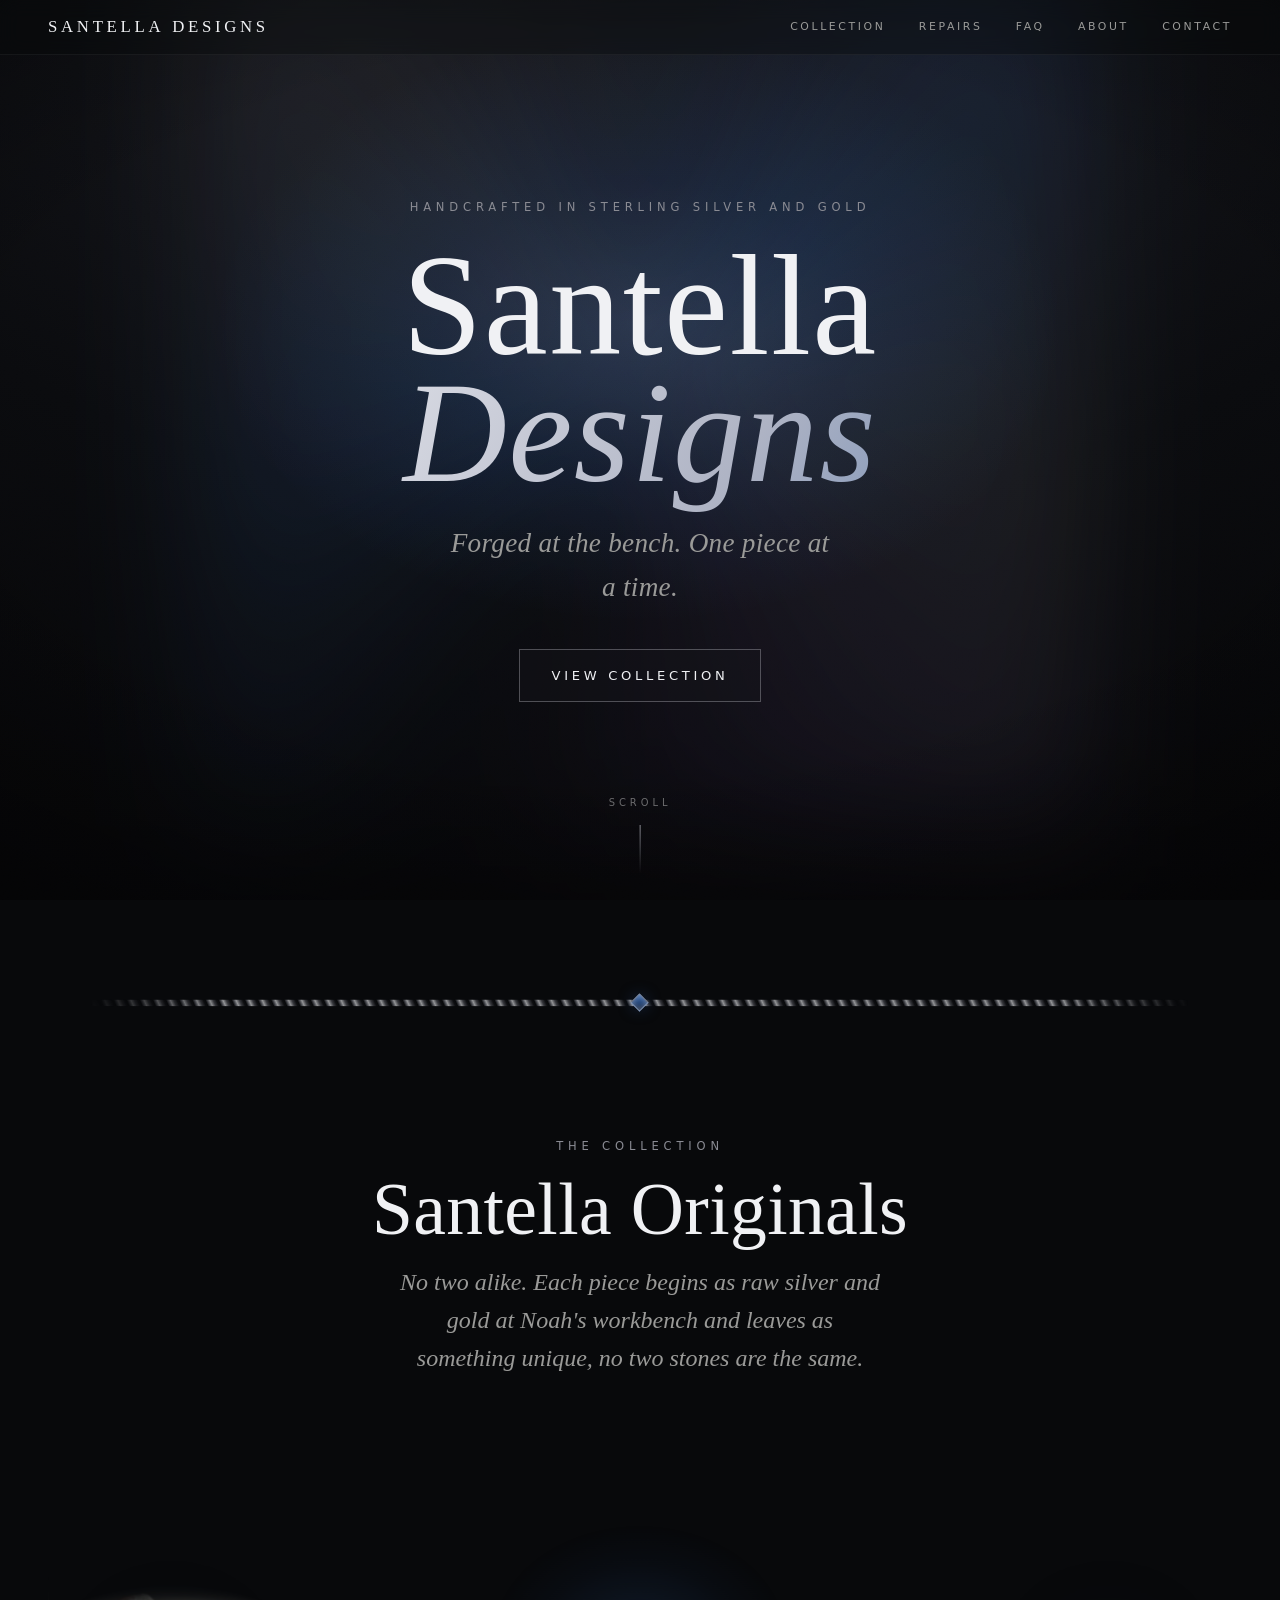
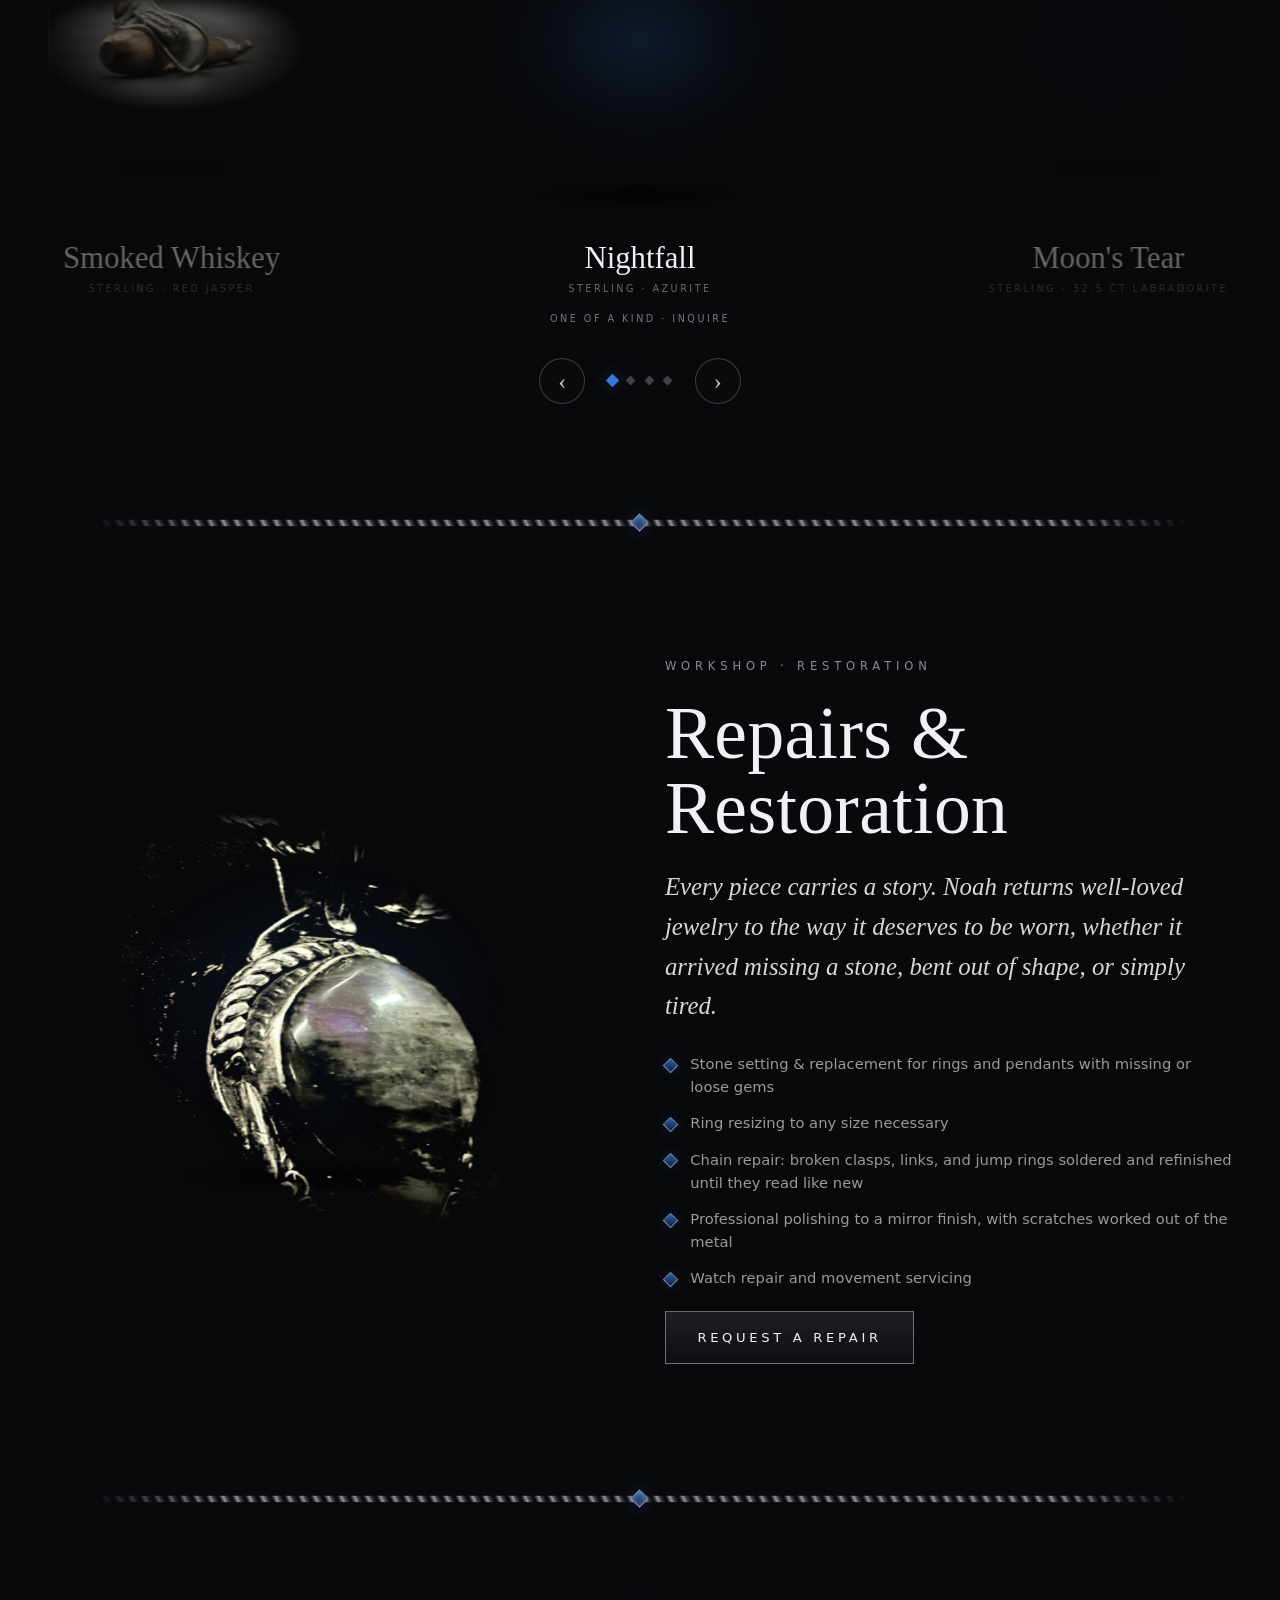
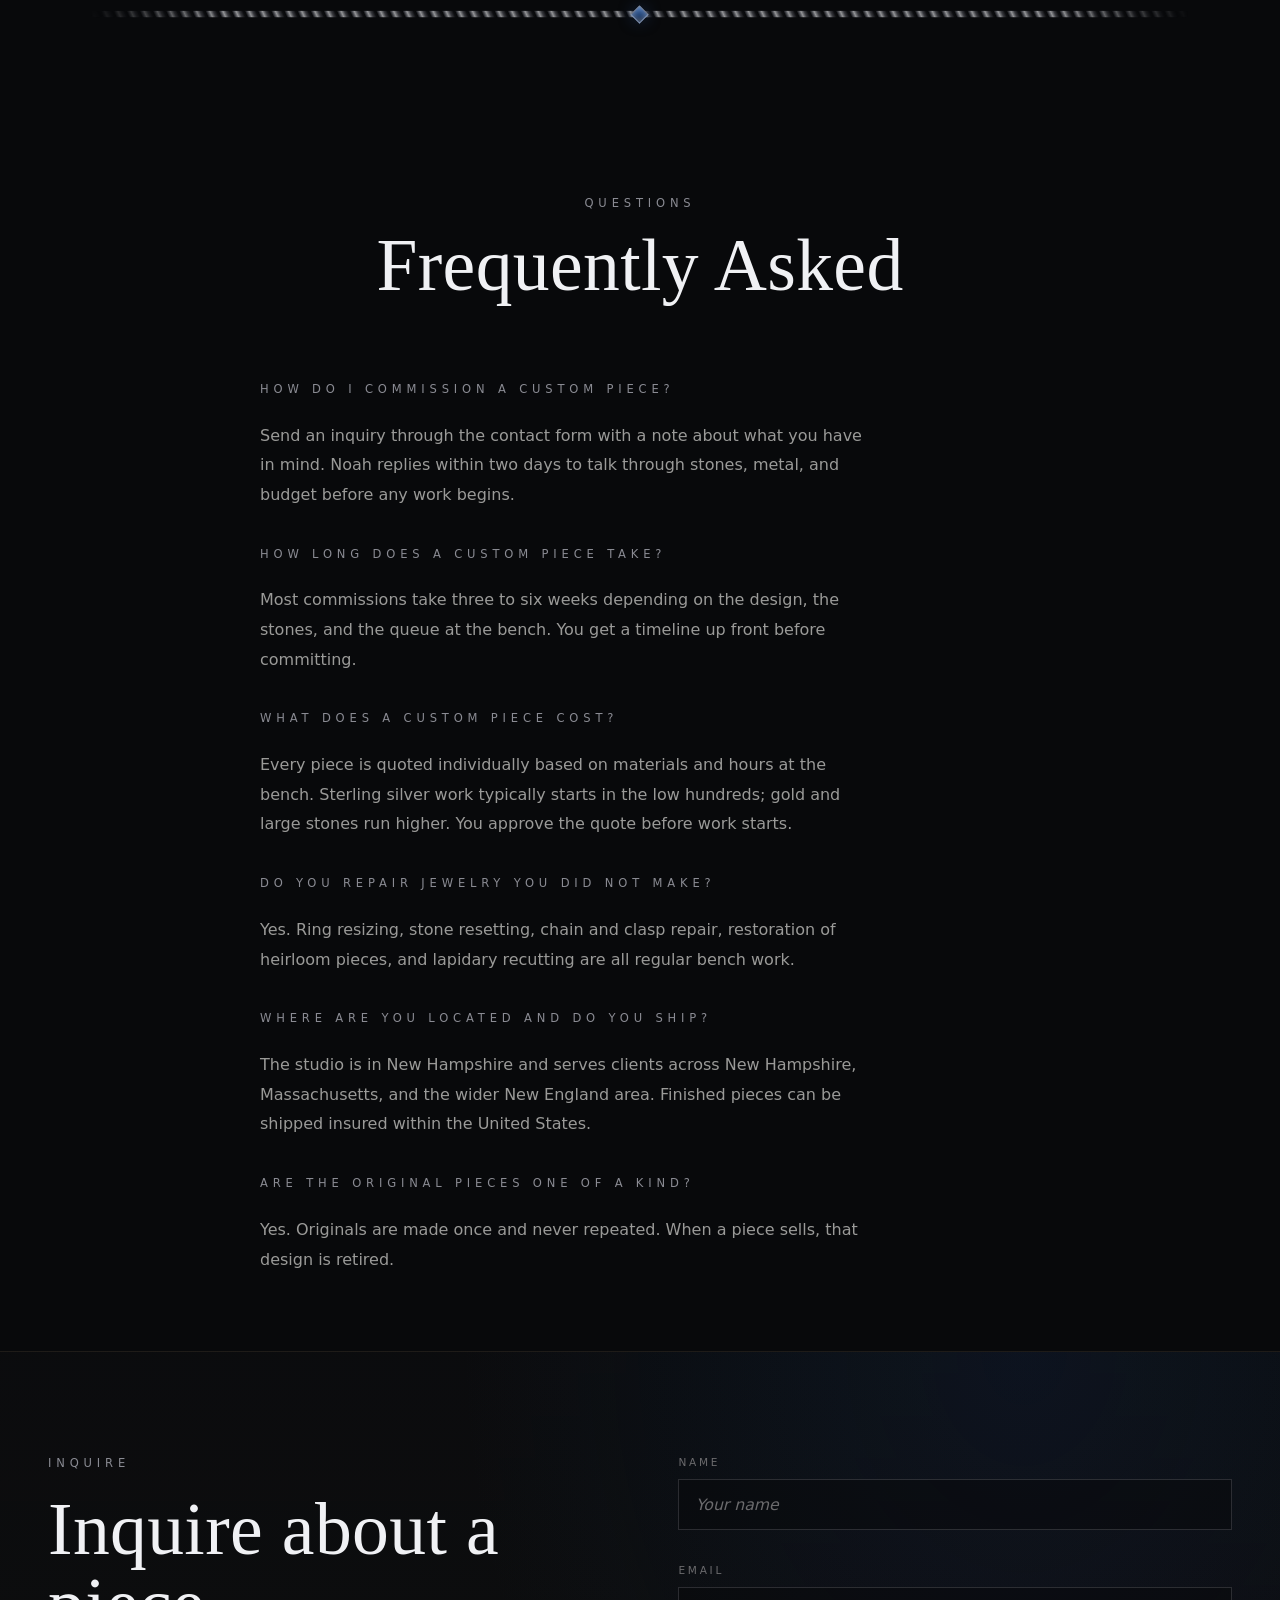
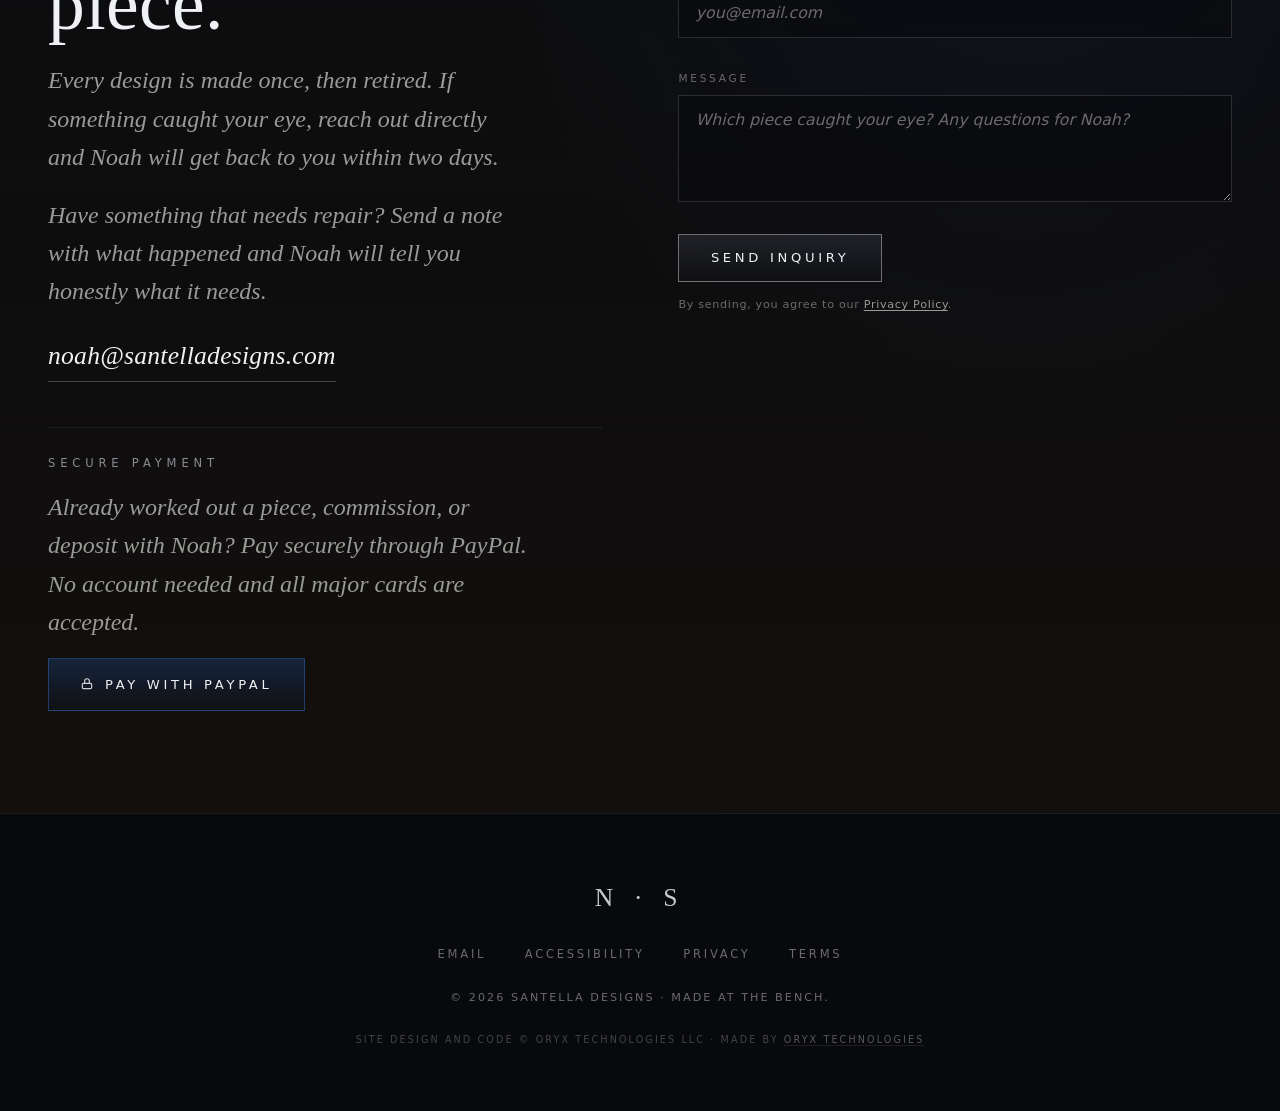
==== commit 7ba6df8b: "Move inquiry forms onto the authenticated platform endpoint [SCRUM-270] All three forms (the homepag" ====
--- a/index.html
+++ b/index.html
@@ -3,7 +3,7 @@
 <head>
 <meta charset="UTF-8" />
 <meta name="viewport" content="width=device-width, initial-scale=1.0" />
-<meta http-equiv="Content-Security-Policy" content="default-src 'self'; script-src 'self' https://umami-production-79fc.up.railway.app; style-src 'self' 'unsafe-inline' https://fonts.googleapis.com; font-src 'self' https://fonts.gstatic.com; img-src 'self' data: blob:; connect-src 'self' https://n8n-production-512d.up.railway.app https://umami-production-79fc.up.railway.app; form-action 'self' mailto:; base-uri 'self'; object-src 'none'; upgrade-insecure-requests" />
+<meta http-equiv="Content-Security-Policy" content="default-src 'self'; script-src 'self' https://umami-production-79fc.up.railway.app; style-src 'self' 'unsafe-inline' https://fonts.googleapis.com; font-src 'self' https://fonts.gstatic.com; img-src 'self' data: blob:; connect-src 'self' https://oryxtechnologiesllc.com https://umami-production-79fc.up.railway.app; form-action 'self' mailto:; base-uri 'self'; object-src 'none'; upgrade-insecure-requests" />
 <meta name="referrer" content="strict-origin-when-cross-origin" />
 <title>Santella Designs - Handcrafted Jewelry by Noah Santella</title>
 <meta name="description" content="Original sterling and gold jewelry made one at a time at Noah Santella's bench. Hand-cut stones, bench-made settings, and expert repair and restoration." />
@@ -268,6 +268,7 @@
   </div>
 </div>
 
+<script src="saas-config.js"></script>
 <script src="script.js"></script>
 <!-- ox-build:sd-3b111f004109 -->
 </body>
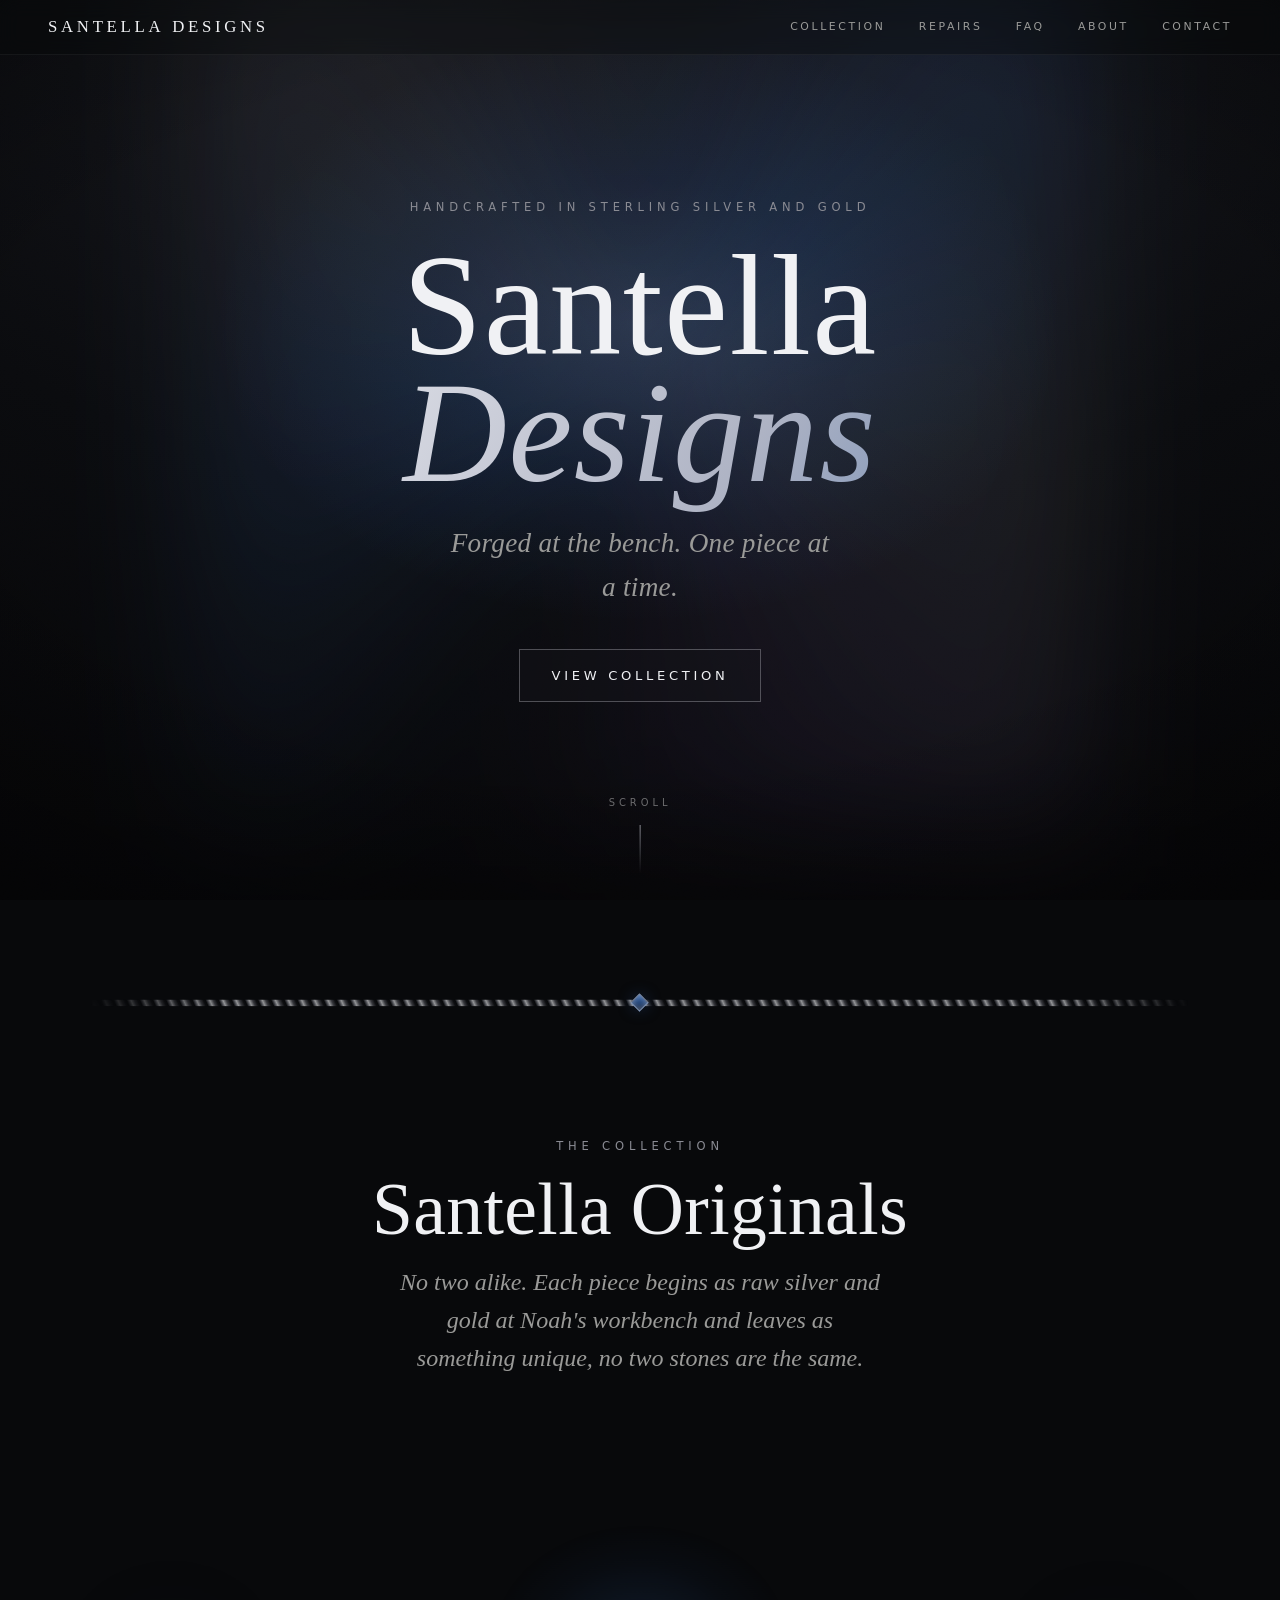
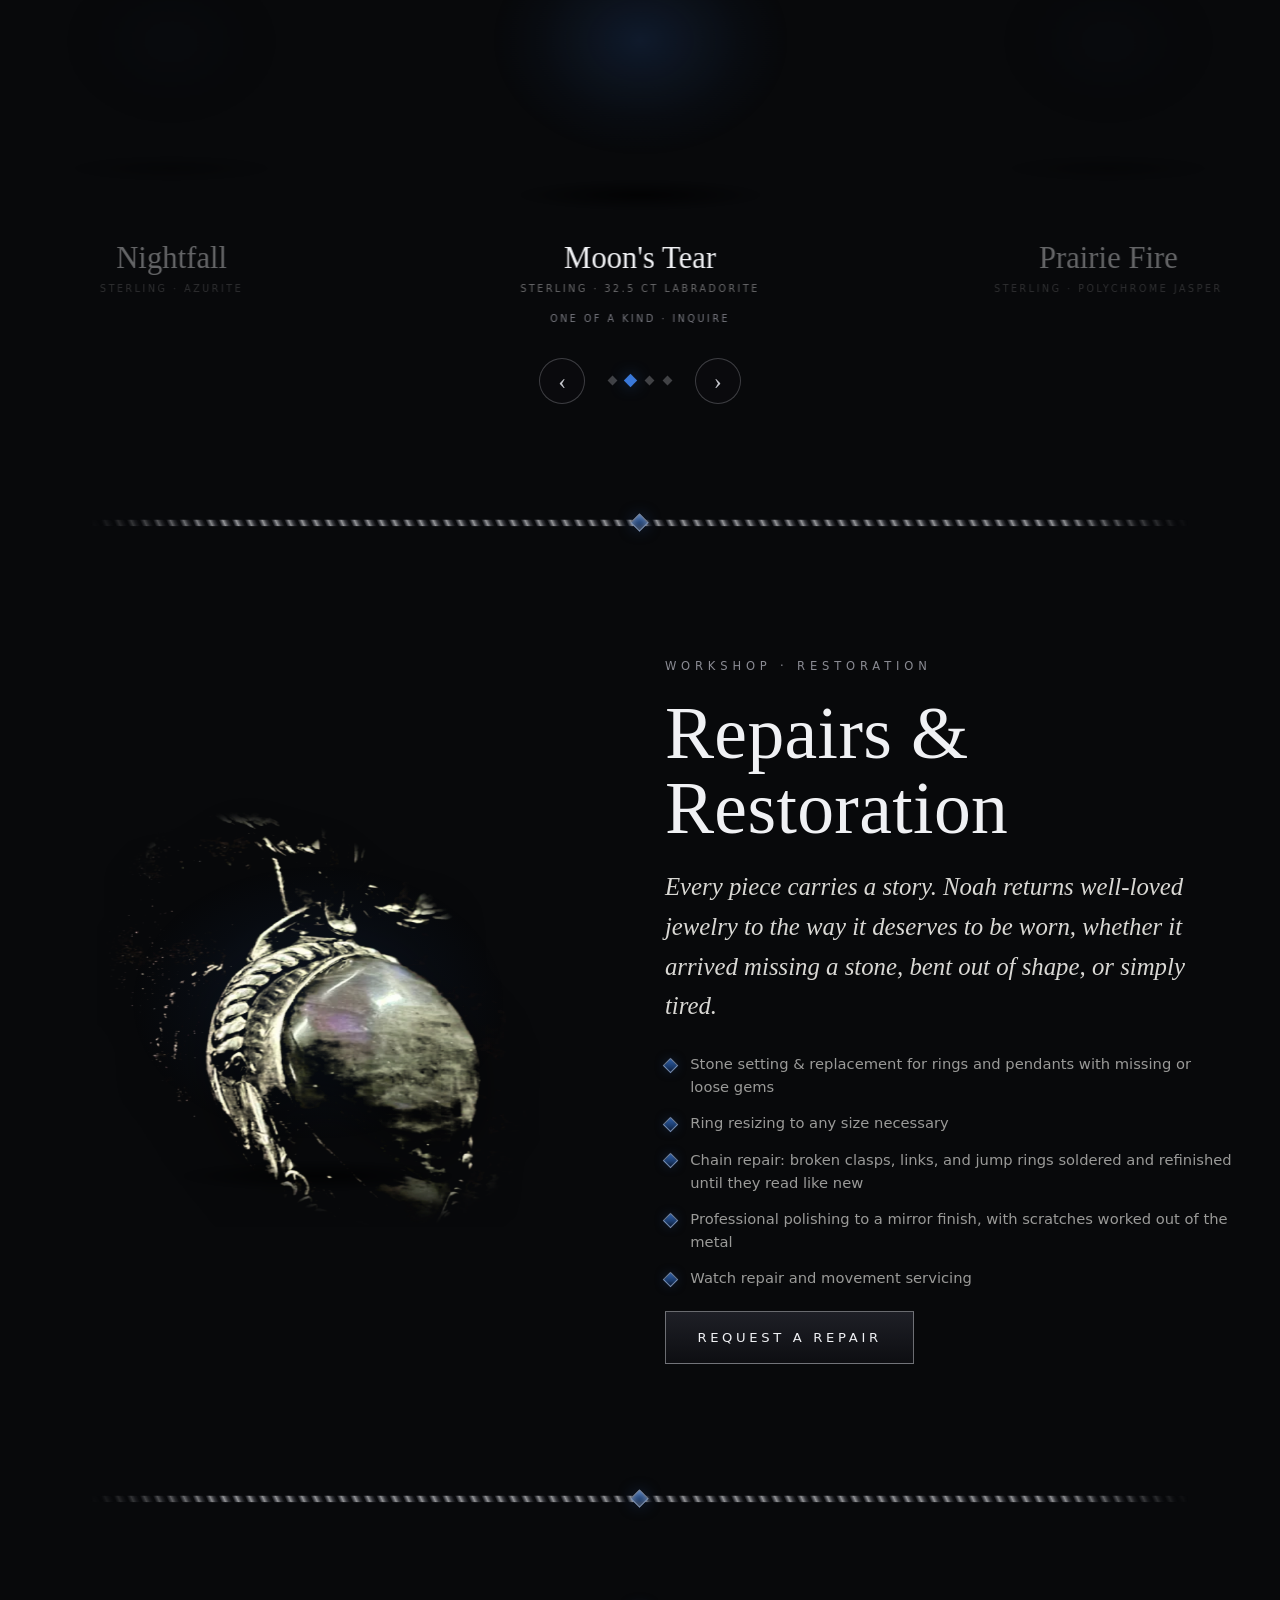
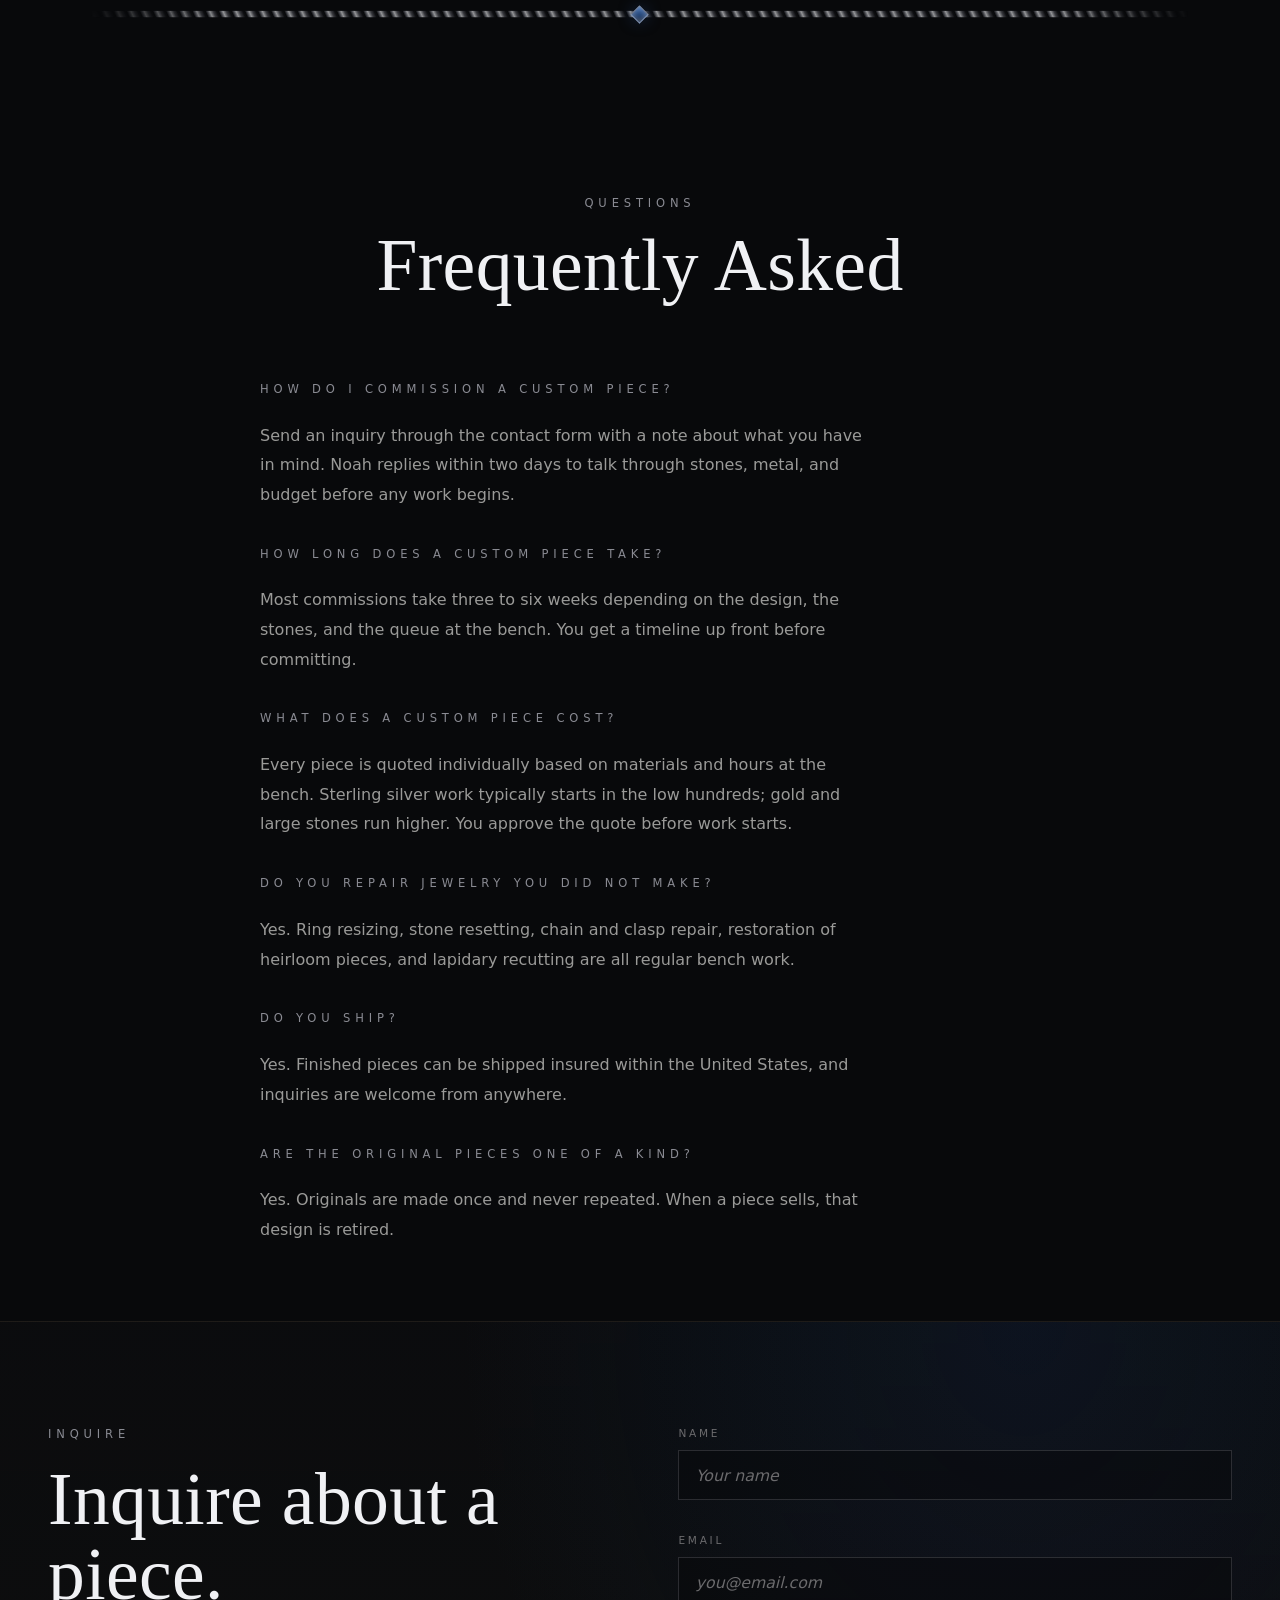
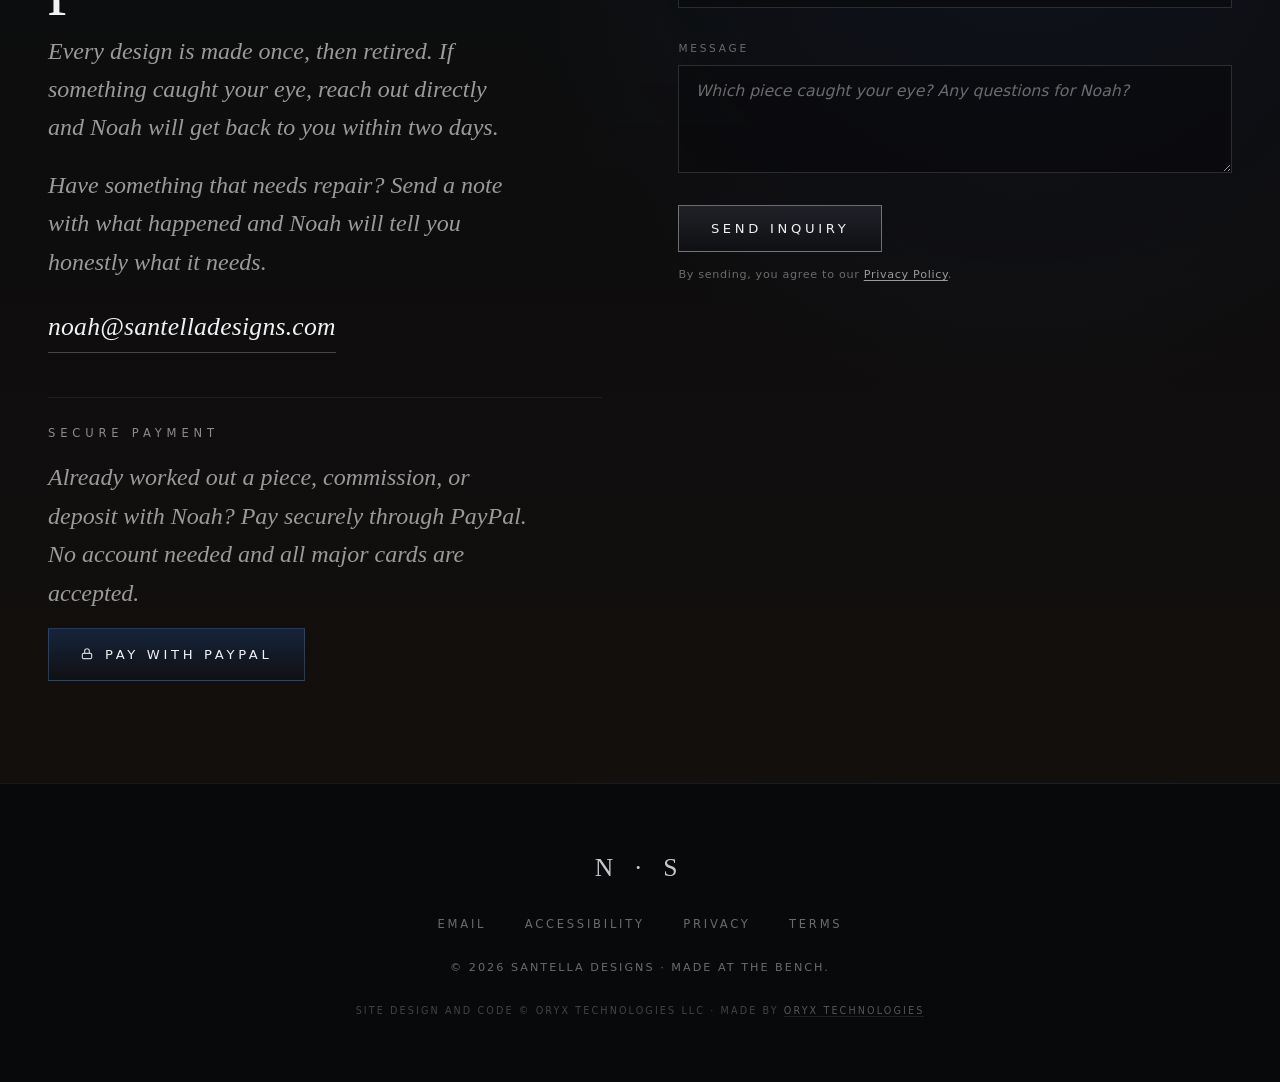
==== commit 3e554cb1: "[SCRUM-221] Port remaining a11y items + strip location from JSON-LD/FAQ/llms.txt - :focus-visible ou" ====
--- a/index.html
+++ b/index.html
@@ -3,11 +3,11 @@
 <head>
 <meta charset="UTF-8" />
 <meta name="viewport" content="width=device-width, initial-scale=1.0" />
-<meta http-equiv="Content-Security-Policy" content="default-src 'self'; script-src 'self' https://umami-production-79fc.up.railway.app; style-src 'self' 'unsafe-inline' https://fonts.googleapis.com; font-src 'self' https://fonts.gstatic.com; img-src 'self' data: blob:; connect-src 'self' https://oryxtechnologiesllc.com https://umami-production-79fc.up.railway.app; form-action 'self' mailto:; base-uri 'self'; object-src 'none'; upgrade-insecure-requests" />
+<meta http-equiv="Content-Security-Policy" content="default-src 'self'; script-src 'self' https://umami-production-79fc.up.railway.app; style-src 'self' 'unsafe-inline' https://fonts.googleapis.com; font-src 'self' https://fonts.gstatic.com; img-src 'self' data: blob:; connect-src 'self' https://n8n-production-512d.up.railway.app https://umami-production-79fc.up.railway.app; form-action 'self' mailto:; base-uri 'self'; object-src 'none'; upgrade-insecure-requests" />
 <meta name="referrer" content="strict-origin-when-cross-origin" />
 <title>Santella Designs - Handcrafted Jewelry by Noah Santella</title>
 <meta name="description" content="Original sterling and gold jewelry made one at a time at Noah Santella's bench. Hand-cut stones, bench-made settings, and expert repair and restoration." />
-<script type="application/ld+json">{"@context":"https://schema.org","@type":"JewelryStore","@id":"https://santelladesigns.com/#studio","name":"Santella Designs","url":"https://santelladesigns.com/","email":"noah@santelladesigns.com","description":"One-person jewelry studio of silversmith and goldsmith Noah Santella. Original sterling and gold pieces made once and never repeated, plus repair, restoration, and lapidary recutting.","founder":{"@type":"Person","@id":"https://santelladesigns.com/about.html#noah","name":"Noah Santella","jobTitle":"Silversmith & Goldsmith","url":"https://santelladesigns.com/about.html"},"image":"https://santelladesigns.com/og-cover.jpg","priceRange":"$$$","areaServed":[{"@type":"State","name":"New Hampshire"},{"@type":"State","name":"Massachusetts"}],"knowsAbout":["silversmithing","goldsmithing","stone setting","lapidary","jewelry restoration","watch repair"]}</script>
+<script type="application/ld+json">{"@context":"https://schema.org","@type":"JewelryStore","@id":"https://santelladesigns.com/#studio","name":"Santella Designs","url":"https://santelladesigns.com/","email":"noah@santelladesigns.com","description":"One-person jewelry studio of silversmith and goldsmith Noah Santella. Original sterling and gold pieces made once and never repeated, plus repair, restoration, and lapidary recutting.","founder":{"@type":"Person","@id":"https://santelladesigns.com/about.html#noah","name":"Noah Santella","jobTitle":"Silversmith & Goldsmith","url":"https://santelladesigns.com/about.html"},"image":"https://santelladesigns.com/og-cover.jpg","priceRange":"$$$","knowsAbout":["silversmithing","goldsmithing","stone setting","lapidary","jewelry restoration","watch repair"]}</script>
 <script type="application/ld+json">{"@context":"https://schema.org","@type":"ItemList","name":"Santella Originals","itemListElement":[{"@type":"ListItem","position":1,"item":{"@type":"Product","name":"Nightfall","description":"Azurite cabochon framed in twisted sterling rope, crowned with twin hand-chased feathers.","image":"https://santelladesigns.com/uploads/IMG_3253.webp","material":"Sterling silver, azurite","brand":{"@type":"Brand","name":"Santella Designs"}}},{"@type":"ListItem","position":2,"item":{"@type":"Product","name":"Moon's Tear","description":"A teardrop of labradorite that wakes in blue fire, set in an engraved Baroque bezel.","image":"https://santelladesigns.com/images/float/labradorite-baroque.webp","material":"Sterling silver, 32.5 ct labradorite","brand":{"@type":"Brand","name":"Santella Designs"}}},{"@type":"ListItem","position":3,"item":{"@type":"Product","name":"Prairie Fire","description":"Montana polychrome jasper antiqued with a raw sulphur patina, cradled in sterling with chased feathers oxidized to a rainbow finish.","image":"https://santelladesigns.com/images/float/polychrome-1.webp","material":"Sterling silver, polychrome jasper","brand":{"@type":"Brand","name":"Santella Designs"}}},{"@type":"ListItem","position":4,"item":{"@type":"Product","name":"Smoked Whiskey","description":"Deep red jasper set in an engraved sterling cuff with freehand scrollwork.","image":"https://santelladesigns.com/uploads/20260612_230302.webp","material":"Sterling silver, red jasper","brand":{"@type":"Brand","name":"Santella Designs"}}}]}</script>
 <meta property="og:type" content="website" />
 <meta property="og:site_name" content="Santella Designs" />
@@ -27,7 +27,7 @@
 <link href="https://fonts.googleapis.com/css2?family=Cormorant+Garamond:ital,wght@0,300;0,400;0,500;0,600;1,400;1,500&family=Jost:wght@300;400;500&display=swap" rel="stylesheet" />
 <link rel="stylesheet" href="styles.css" />
 <!-- floating PNGs referenced as strings in script.js (lifted for standalone bundling) -->
-<script type="application/ld+json">{"@context":"https://schema.org","@type":"FAQPage","mainEntity":[{"@type":"Question","name":"How do I commission a custom piece?","acceptedAnswer":{"@type":"Answer","text":"Send an inquiry through the contact form with a note about what you have in mind. Noah replies within two days to talk through stones, metal, and budget before any work begins."}},{"@type":"Question","name":"How long does a custom piece take?","acceptedAnswer":{"@type":"Answer","text":"Most commissions take three to six weeks depending on the design, the stones, and the queue at the bench. You get a timeline up front before committing."}},{"@type":"Question","name":"What does a custom piece cost?","acceptedAnswer":{"@type":"Answer","text":"Every piece is quoted individually based on materials and hours at the bench. Sterling silver work typically starts in the low hundreds; gold and large stones run higher. You approve the quote before work starts."}},{"@type":"Question","name":"Do you repair jewelry you did not make?","acceptedAnswer":{"@type":"Answer","text":"Yes. Ring resizing, stone resetting, chain and clasp repair, restoration of heirloom pieces, and lapidary recutting are all regular bench work."}},{"@type":"Question","name":"Where are you located and do you ship?","acceptedAnswer":{"@type":"Answer","text":"The studio is in New Hampshire and serves clients across New Hampshire, Massachusetts, and the wider New England area. Finished pieces can be shipped insured within the United States."}},{"@type":"Question","name":"Are the original pieces one of a kind?","acceptedAnswer":{"@type":"Answer","text":"Yes. Originals are made once and never repeated. When a piece sells, that design is retired."}}]}</script>
+<script type="application/ld+json">{"@context":"https://schema.org","@type":"FAQPage","mainEntity":[{"@type":"Question","name":"How do I commission a custom piece?","acceptedAnswer":{"@type":"Answer","text":"Send an inquiry through the contact form with a note about what you have in mind. Noah replies within two days to talk through stones, metal, and budget before any work begins."}},{"@type":"Question","name":"How long does a custom piece take?","acceptedAnswer":{"@type":"Answer","text":"Most commissions take three to six weeks depending on the design, the stones, and the queue at the bench. You get a timeline up front before committing."}},{"@type":"Question","name":"What does a custom piece cost?","acceptedAnswer":{"@type":"Answer","text":"Every piece is quoted individually based on materials and hours at the bench. Sterling silver work typically starts in the low hundreds; gold and large stones run higher. You approve the quote before work starts."}},{"@type":"Question","name":"Do you repair jewelry you did not make?","acceptedAnswer":{"@type":"Answer","text":"Yes. Ring resizing, stone resetting, chain and clasp repair, restoration of heirloom pieces, and lapidary recutting are all regular bench work."}},{"@type":"Question","name":"Do you ship?","acceptedAnswer":{"@type":"Answer","text":"Yes. Finished pieces can be shipped insured within the United States, and inquiries are welcome from anywhere."}},{"@type":"Question","name":"Are the original pieces one of a kind?","acceptedAnswer":{"@type":"Answer","text":"Yes. Originals are made once and never repeated. When a piece sells, that design is retired."}}]}</script>
 <meta name="ox-build" content="sd-3b111f004109" />
 <script defer src="https://umami-production-79fc.up.railway.app/script.js" data-website-id="d3168382-bda4-4aad-b78e-8728cdde4b42"></script>
 </head>
@@ -101,7 +101,7 @@
     </div>
     <div class="slider-controls">
       <button class="slider-arrow" data-dir="-1" aria-label="Previous piece">&#8249;</button>
-      <div class="slider-dots" aria-hidden="true"></div>
+      <div class="slider-dots" role="group" aria-label="Choose piece"></div>
       <button class="slider-arrow" data-dir="1" aria-label="Next piece">&#8250;</button>
     </div>
   </div>
@@ -156,8 +156,8 @@
     <p>Every piece is quoted individually based on materials and hours at the bench. Sterling silver work typically starts in the low hundreds; gold and large stones run higher. You approve the quote before work starts.</p>
     <h3 class="eyebrow" style="margin-top:.8rem">Do you repair jewelry you did not make?</h3>
     <p>Yes. Ring resizing, stone resetting, chain and clasp repair, restoration of heirloom pieces, and lapidary recutting are all regular bench work.</p>
-    <h3 class="eyebrow" style="margin-top:.8rem">Where are you located and do you ship?</h3>
-    <p>The studio is in New Hampshire and serves clients across New Hampshire, Massachusetts, and the wider New England area. Finished pieces can be shipped insured within the United States.</p>
+    <h3 class="eyebrow" style="margin-top:.8rem">Do you ship?</h3>
+    <p>Yes. Finished pieces can be shipped insured within the United States, and inquiries are welcome from anywhere.</p>
     <h3 class="eyebrow" style="margin-top:.8rem">Are the original pieces one of a kind?</h3>
     <p>Yes. Originals are made once and never repeated. When a piece sells, that design is retired.</p>
   </div>
@@ -268,7 +268,6 @@
   </div>
 </div>
 
-<script src="saas-config.js"></script>
 <script src="script.js"></script>
 <!-- ox-build:sd-3b111f004109 -->
 </body>
--- a/styles.css
+++ b/styles.css
@@ -103,6 +103,7 @@
   transition: transform .9s var(--ease);
 }
 .btn:hover::before{ transform: translateX(130%); }
+.btn:focus-visible{ outline: 2px solid var(--sapphire-glow); outline-offset: 3px; }
 .btn--glow:hover{
   border-color: rgba(58,120,216,.6);
   box-shadow: 0 0 0 1px rgba(58,120,216,.25), 0 0 34px -6px rgba(58,120,216,.5), inset 0 0 22px -10px rgba(120,170,255,.6);
@@ -417,6 +418,10 @@
   background: rgba(198,199,205,.3); transition: background .4s var(--ease), box-shadow .4s, transform .4s;
 }
 .slider-dots button.active{ background: var(--sapphire-glow); box-shadow:0 0 12px -1px rgba(58,120,216,.8); transform: rotate(45deg) scale(1.35); }
+.slider-arrow:focus-visible,
+.slider-dots button:focus-visible{
+  outline: 2px solid var(--sapphire-glow); outline-offset: 3px;
+}
 
 /* =========================================================
    ABOUT
@@ -729,6 +734,7 @@
   transition: border-color .4s, color .4s, box-shadow .4s;
 }
 .modal__close:hover{ color:#fff; border-color: var(--silver); box-shadow:0 0 20px -6px rgba(214,216,223,.5); }
+.modal__close:focus-visible{ outline: 2px solid var(--sapphire-glow); outline-offset: 3px; }
 .modal .form{ gap:1.1rem; }
 .modal .field input, .modal .field textarea{ background: rgba(8,9,11,.6); }
 
@@ -767,7 +773,7 @@
   border:1px solid rgba(198,199,205,.5); transform: rotate(45deg);
   box-shadow: 0 0 12px -2px rgba(58,120,216,.5);
 }
-.craft__item h4{ font-family: var(--serif); font-size: 1.4rem; font-weight:500; color: var(--silver-hi); margin-bottom:.25rem; }
+.craft__item h3, .craft__item h4{ font-family: var(--serif); font-size: 1.4rem; font-weight:500; color: var(--silver-hi); margin-bottom:.25rem; }
 .craft__item p{ font-size:.86rem; color: var(--text-dim); line-height:1.6; }
 
 .clientele{
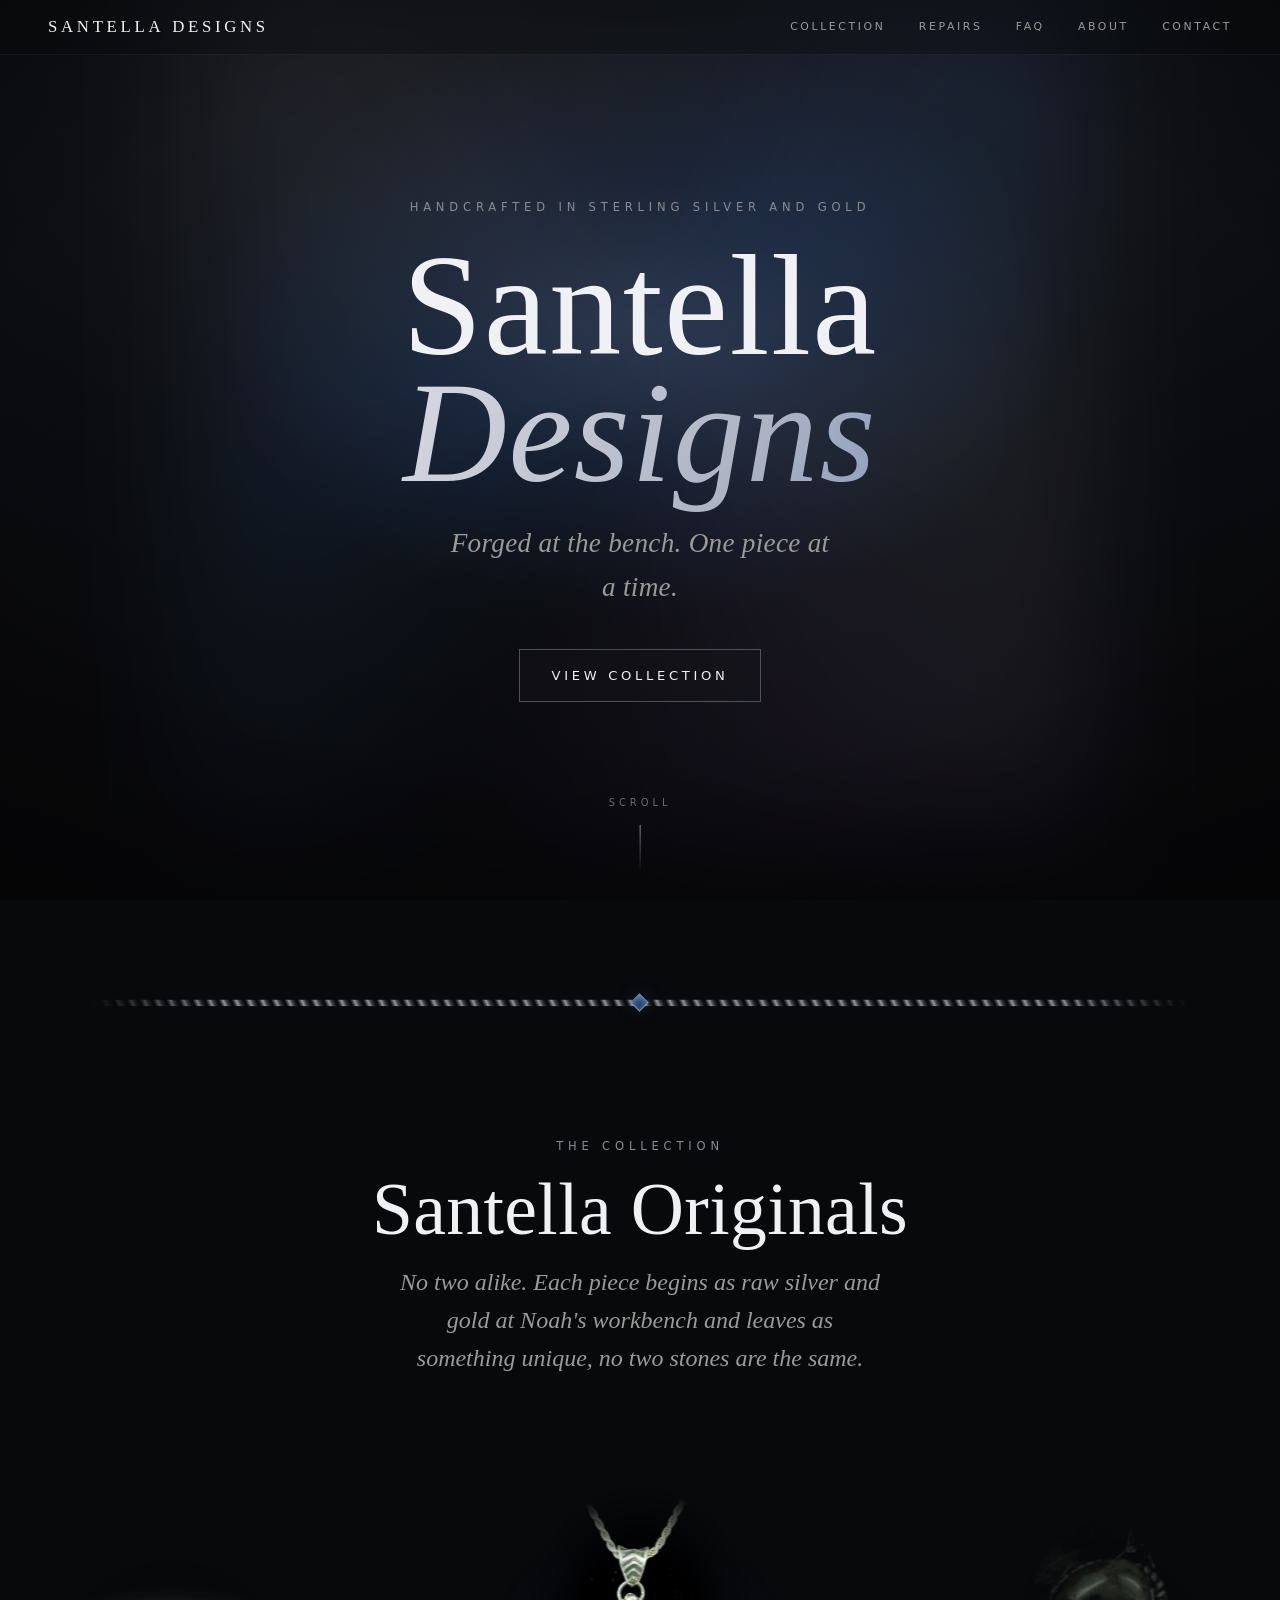
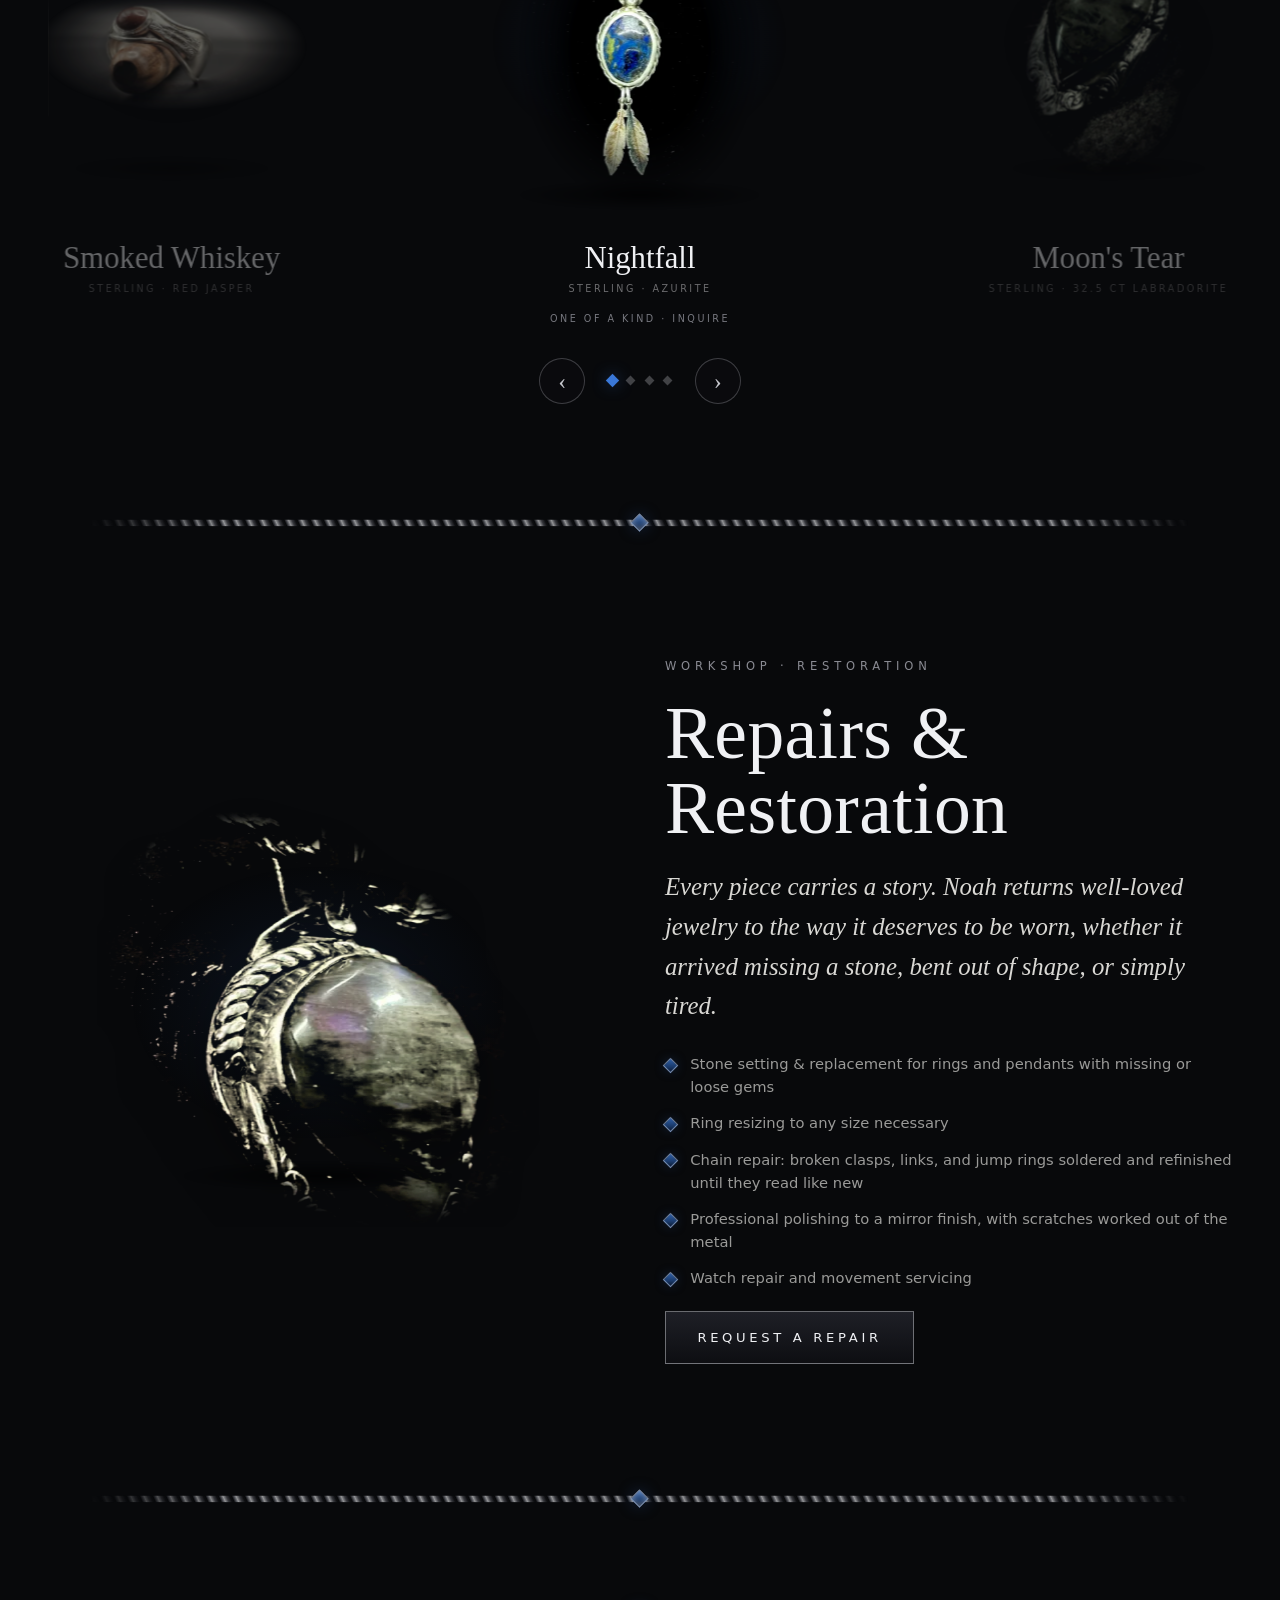
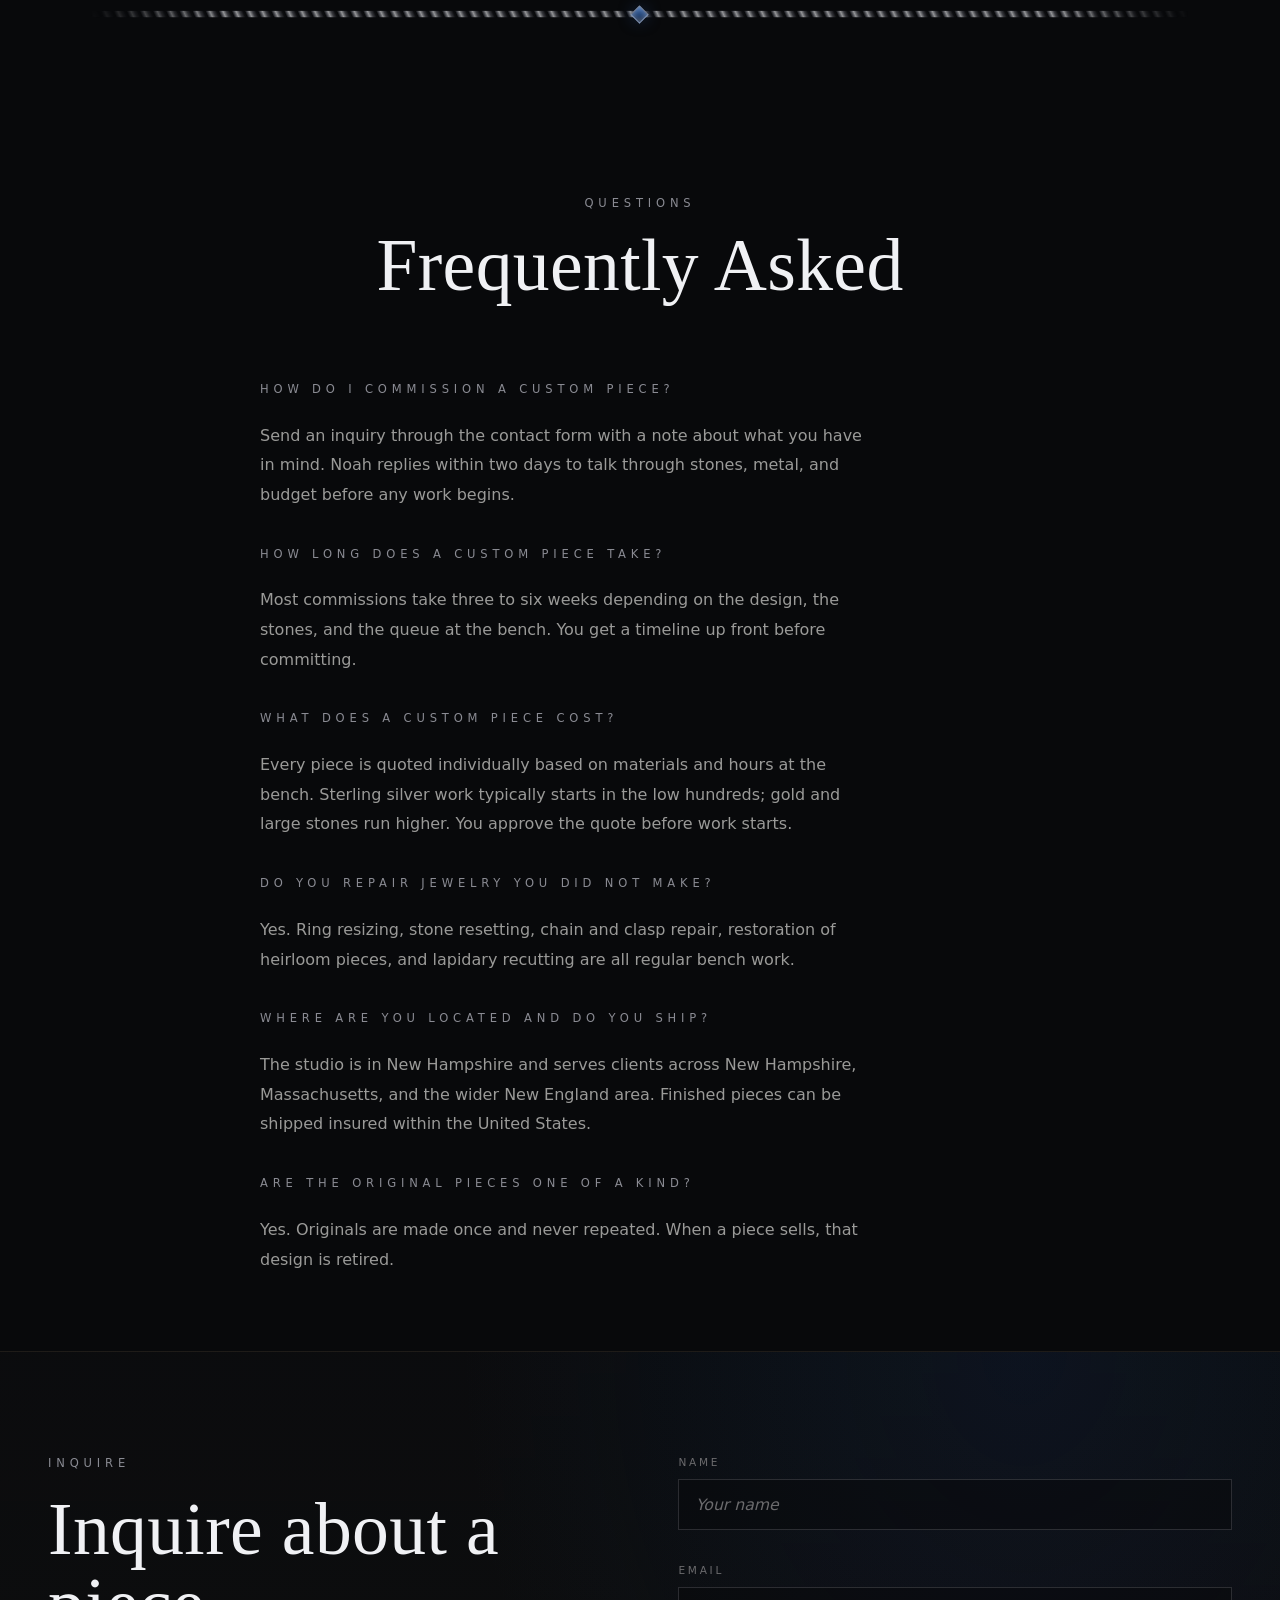
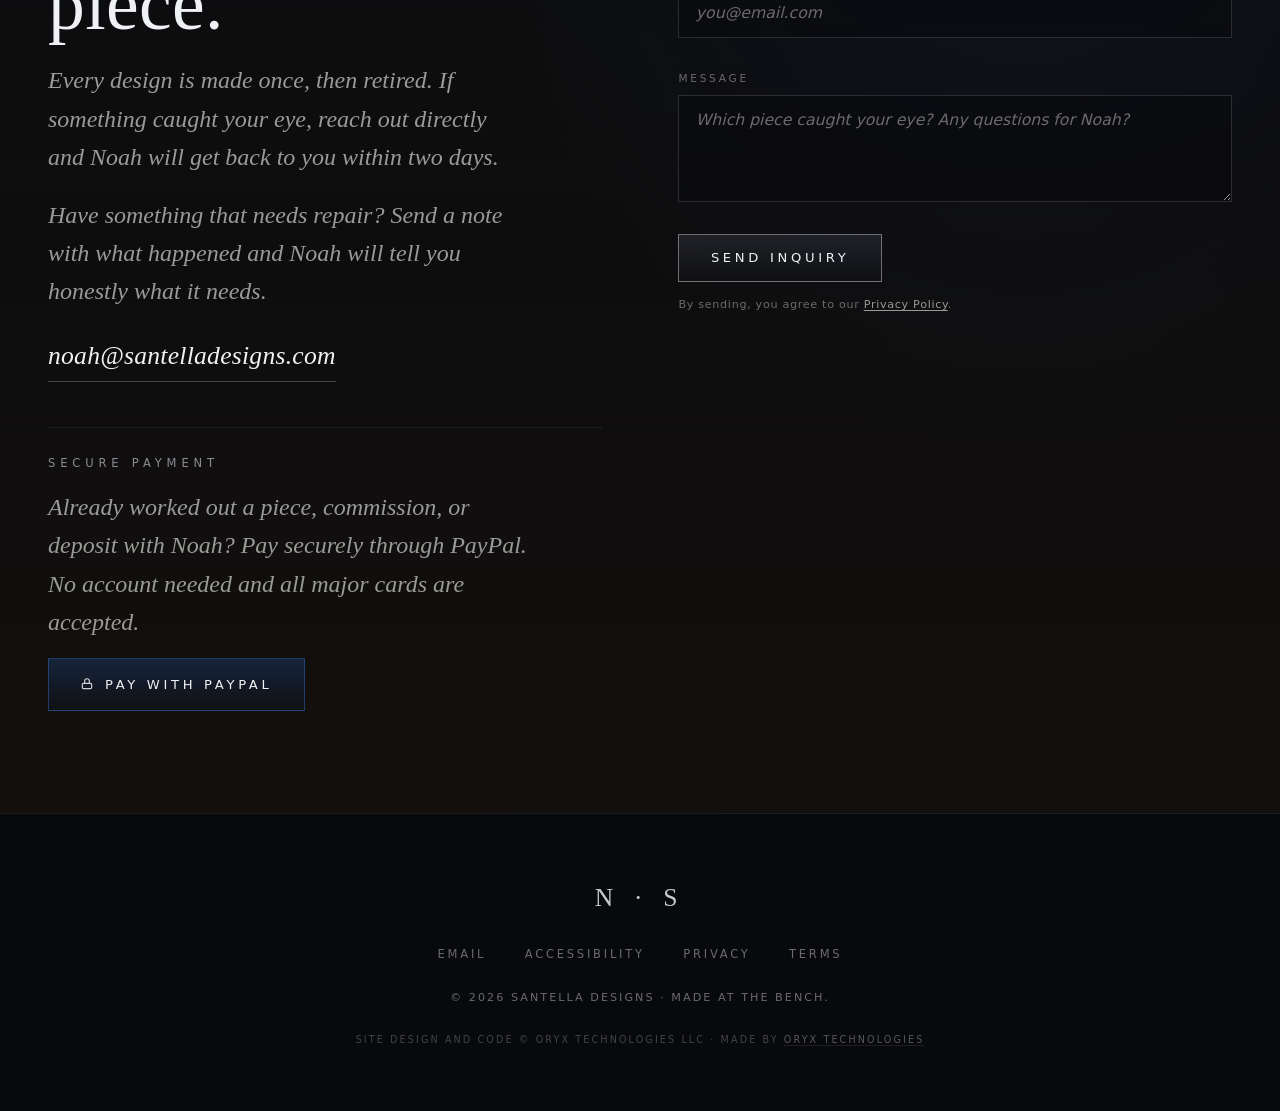
==== commit e12fb531: "Cut inquiry form over from n8n webhook to platform /api/v1/contact The n8n instance is being decommi" ====
--- a/index.html
+++ b/index.html
@@ -3,11 +3,11 @@
 <head>
 <meta charset="UTF-8" />
 <meta name="viewport" content="width=device-width, initial-scale=1.0" />
-<meta http-equiv="Content-Security-Policy" content="default-src 'self'; script-src 'self' https://umami-production-79fc.up.railway.app; style-src 'self' 'unsafe-inline' https://fonts.googleapis.com; font-src 'self' https://fonts.gstatic.com; img-src 'self' data: blob:; connect-src 'self' https://n8n-production-512d.up.railway.app https://umami-production-79fc.up.railway.app; form-action 'self' mailto:; base-uri 'self'; object-src 'none'; upgrade-insecure-requests" />
+<meta http-equiv="Content-Security-Policy" content="default-src 'self'; script-src 'self' https://umami-production-79fc.up.railway.app; style-src 'self' 'unsafe-inline' https://fonts.googleapis.com; font-src 'self' https://fonts.gstatic.com; img-src 'self' data: blob:; connect-src 'self' https://oryxtechnologiesllc.com https://umami-production-79fc.up.railway.app; form-action 'self' mailto:; base-uri 'self'; object-src 'none'; upgrade-insecure-requests" />
 <meta name="referrer" content="strict-origin-when-cross-origin" />
 <title>Santella Designs - Handcrafted Jewelry by Noah Santella</title>
 <meta name="description" content="Original sterling and gold jewelry made one at a time at Noah Santella's bench. Hand-cut stones, bench-made settings, and expert repair and restoration." />
-<script type="application/ld+json">{"@context":"https://schema.org","@type":"JewelryStore","@id":"https://santelladesigns.com/#studio","name":"Santella Designs","url":"https://santelladesigns.com/","email":"noah@santelladesigns.com","description":"One-person jewelry studio of silversmith and goldsmith Noah Santella. Original sterling and gold pieces made once and never repeated, plus repair, restoration, and lapidary recutting.","founder":{"@type":"Person","@id":"https://santelladesigns.com/about.html#noah","name":"Noah Santella","jobTitle":"Silversmith & Goldsmith","url":"https://santelladesigns.com/about.html"},"image":"https://santelladesigns.com/og-cover.jpg","priceRange":"$$$","knowsAbout":["silversmithing","goldsmithing","stone setting","lapidary","jewelry restoration","watch repair"]}</script>
+<script type="application/ld+json">{"@context":"https://schema.org","@type":"JewelryStore","@id":"https://santelladesigns.com/#studio","name":"Santella Designs","url":"https://santelladesigns.com/","email":"noah@santelladesigns.com","description":"One-person jewelry studio of silversmith and goldsmith Noah Santella. Original sterling and gold pieces made once and never repeated, plus repair, restoration, and lapidary recutting.","founder":{"@type":"Person","@id":"https://santelladesigns.com/about.html#noah","name":"Noah Santella","jobTitle":"Silversmith & Goldsmith","url":"https://santelladesigns.com/about.html"},"image":"https://santelladesigns.com/og-cover.jpg","priceRange":"$$$","areaServed":[{"@type":"State","name":"New Hampshire"},{"@type":"State","name":"Massachusetts"}],"knowsAbout":["silversmithing","goldsmithing","stone setting","lapidary","jewelry restoration","watch repair"]}</script>
 <script type="application/ld+json">{"@context":"https://schema.org","@type":"ItemList","name":"Santella Originals","itemListElement":[{"@type":"ListItem","position":1,"item":{"@type":"Product","name":"Nightfall","description":"Azurite cabochon framed in twisted sterling rope, crowned with twin hand-chased feathers.","image":"https://santelladesigns.com/uploads/IMG_3253.webp","material":"Sterling silver, azurite","brand":{"@type":"Brand","name":"Santella Designs"}}},{"@type":"ListItem","position":2,"item":{"@type":"Product","name":"Moon's Tear","description":"A teardrop of labradorite that wakes in blue fire, set in an engraved Baroque bezel.","image":"https://santelladesigns.com/images/float/labradorite-baroque.webp","material":"Sterling silver, 32.5 ct labradorite","brand":{"@type":"Brand","name":"Santella Designs"}}},{"@type":"ListItem","position":3,"item":{"@type":"Product","name":"Prairie Fire","description":"Montana polychrome jasper antiqued with a raw sulphur patina, cradled in sterling with chased feathers oxidized to a rainbow finish.","image":"https://santelladesigns.com/images/float/polychrome-1.webp","material":"Sterling silver, polychrome jasper","brand":{"@type":"Brand","name":"Santella Designs"}}},{"@type":"ListItem","position":4,"item":{"@type":"Product","name":"Smoked Whiskey","description":"Deep red jasper set in an engraved sterling cuff with freehand scrollwork.","image":"https://santelladesigns.com/uploads/20260612_230302.webp","material":"Sterling silver, red jasper","brand":{"@type":"Brand","name":"Santella Designs"}}}]}</script>
 <meta property="og:type" content="website" />
 <meta property="og:site_name" content="Santella Designs" />
@@ -27,7 +27,7 @@
 <link href="https://fonts.googleapis.com/css2?family=Cormorant+Garamond:ital,wght@0,300;0,400;0,500;0,600;1,400;1,500&family=Jost:wght@300;400;500&display=swap" rel="stylesheet" />
 <link rel="stylesheet" href="styles.css" />
 <!-- floating PNGs referenced as strings in script.js (lifted for standalone bundling) -->
-<script type="application/ld+json">{"@context":"https://schema.org","@type":"FAQPage","mainEntity":[{"@type":"Question","name":"How do I commission a custom piece?","acceptedAnswer":{"@type":"Answer","text":"Send an inquiry through the contact form with a note about what you have in mind. Noah replies within two days to talk through stones, metal, and budget before any work begins."}},{"@type":"Question","name":"How long does a custom piece take?","acceptedAnswer":{"@type":"Answer","text":"Most commissions take three to six weeks depending on the design, the stones, and the queue at the bench. You get a timeline up front before committing."}},{"@type":"Question","name":"What does a custom piece cost?","acceptedAnswer":{"@type":"Answer","text":"Every piece is quoted individually based on materials and hours at the bench. Sterling silver work typically starts in the low hundreds; gold and large stones run higher. You approve the quote before work starts."}},{"@type":"Question","name":"Do you repair jewelry you did not make?","acceptedAnswer":{"@type":"Answer","text":"Yes. Ring resizing, stone resetting, chain and clasp repair, restoration of heirloom pieces, and lapidary recutting are all regular bench work."}},{"@type":"Question","name":"Do you ship?","acceptedAnswer":{"@type":"Answer","text":"Yes. Finished pieces can be shipped insured within the United States, and inquiries are welcome from anywhere."}},{"@type":"Question","name":"Are the original pieces one of a kind?","acceptedAnswer":{"@type":"Answer","text":"Yes. Originals are made once and never repeated. When a piece sells, that design is retired."}}]}</script>
+<script type="application/ld+json">{"@context":"https://schema.org","@type":"FAQPage","mainEntity":[{"@type":"Question","name":"How do I commission a custom piece?","acceptedAnswer":{"@type":"Answer","text":"Send an inquiry through the contact form with a note about what you have in mind. Noah replies within two days to talk through stones, metal, and budget before any work begins."}},{"@type":"Question","name":"How long does a custom piece take?","acceptedAnswer":{"@type":"Answer","text":"Most commissions take three to six weeks depending on the design, the stones, and the queue at the bench. You get a timeline up front before committing."}},{"@type":"Question","name":"What does a custom piece cost?","acceptedAnswer":{"@type":"Answer","text":"Every piece is quoted individually based on materials and hours at the bench. Sterling silver work typically starts in the low hundreds; gold and large stones run higher. You approve the quote before work starts."}},{"@type":"Question","name":"Do you repair jewelry you did not make?","acceptedAnswer":{"@type":"Answer","text":"Yes. Ring resizing, stone resetting, chain and clasp repair, restoration of heirloom pieces, and lapidary recutting are all regular bench work."}},{"@type":"Question","name":"Where are you located and do you ship?","acceptedAnswer":{"@type":"Answer","text":"The studio is in New Hampshire and serves clients across New Hampshire, Massachusetts, and the wider New England area. Finished pieces can be shipped insured within the United States."}},{"@type":"Question","name":"Are the original pieces one of a kind?","acceptedAnswer":{"@type":"Answer","text":"Yes. Originals are made once and never repeated. When a piece sells, that design is retired."}}]}</script>
 <meta name="ox-build" content="sd-3b111f004109" />
 <script defer src="https://umami-production-79fc.up.railway.app/script.js" data-website-id="d3168382-bda4-4aad-b78e-8728cdde4b42"></script>
 </head>
@@ -101,7 +101,7 @@
     </div>
     <div class="slider-controls">
       <button class="slider-arrow" data-dir="-1" aria-label="Previous piece">&#8249;</button>
-      <div class="slider-dots" role="group" aria-label="Choose piece"></div>
+      <div class="slider-dots" aria-hidden="true"></div>
       <button class="slider-arrow" data-dir="1" aria-label="Next piece">&#8250;</button>
     </div>
   </div>
@@ -156,8 +156,8 @@
     <p>Every piece is quoted individually based on materials and hours at the bench. Sterling silver work typically starts in the low hundreds; gold and large stones run higher. You approve the quote before work starts.</p>
     <h3 class="eyebrow" style="margin-top:.8rem">Do you repair jewelry you did not make?</h3>
     <p>Yes. Ring resizing, stone resetting, chain and clasp repair, restoration of heirloom pieces, and lapidary recutting are all regular bench work.</p>
-    <h3 class="eyebrow" style="margin-top:.8rem">Do you ship?</h3>
-    <p>Yes. Finished pieces can be shipped insured within the United States, and inquiries are welcome from anywhere.</p>
+    <h3 class="eyebrow" style="margin-top:.8rem">Where are you located and do you ship?</h3>
+    <p>The studio is in New Hampshire and serves clients across New Hampshire, Massachusetts, and the wider New England area. Finished pieces can be shipped insured within the United States.</p>
     <h3 class="eyebrow" style="margin-top:.8rem">Are the original pieces one of a kind?</h3>
     <p>Yes. Originals are made once and never repeated. When a piece sells, that design is retired.</p>
   </div>
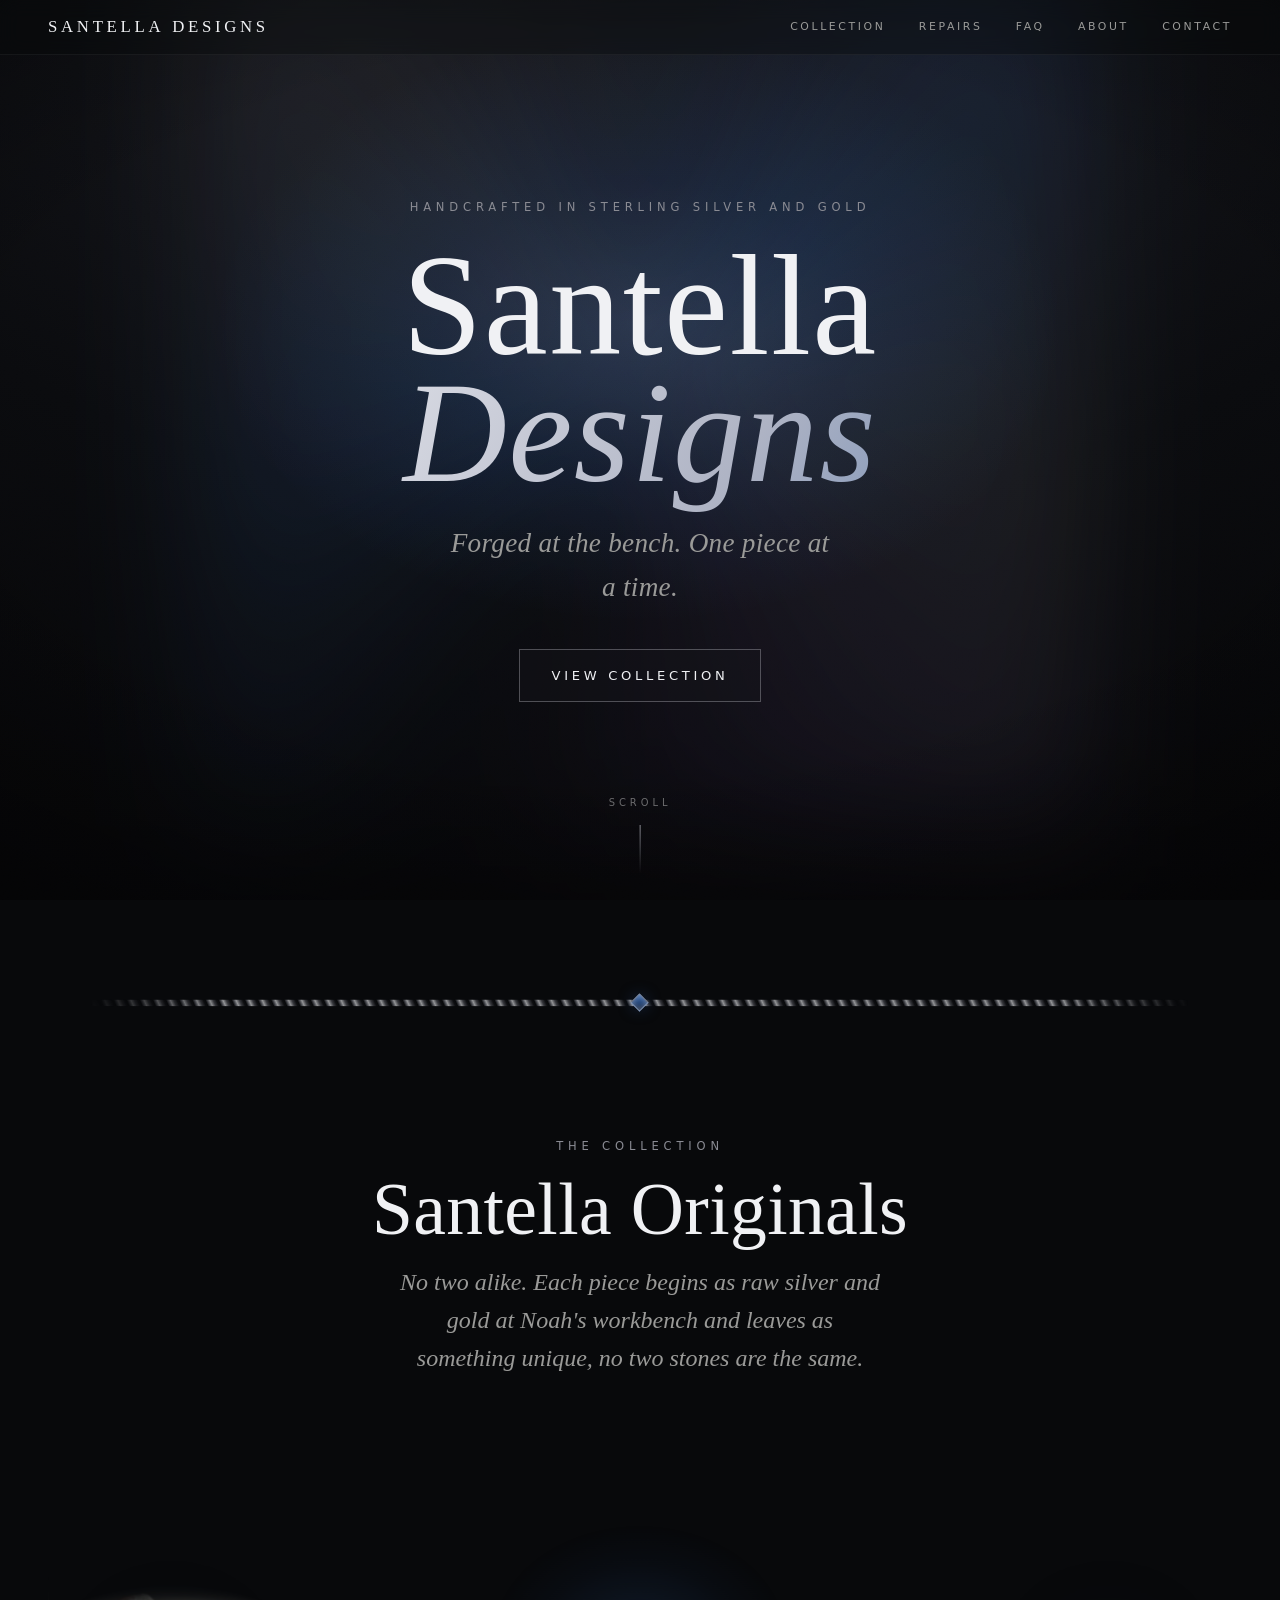
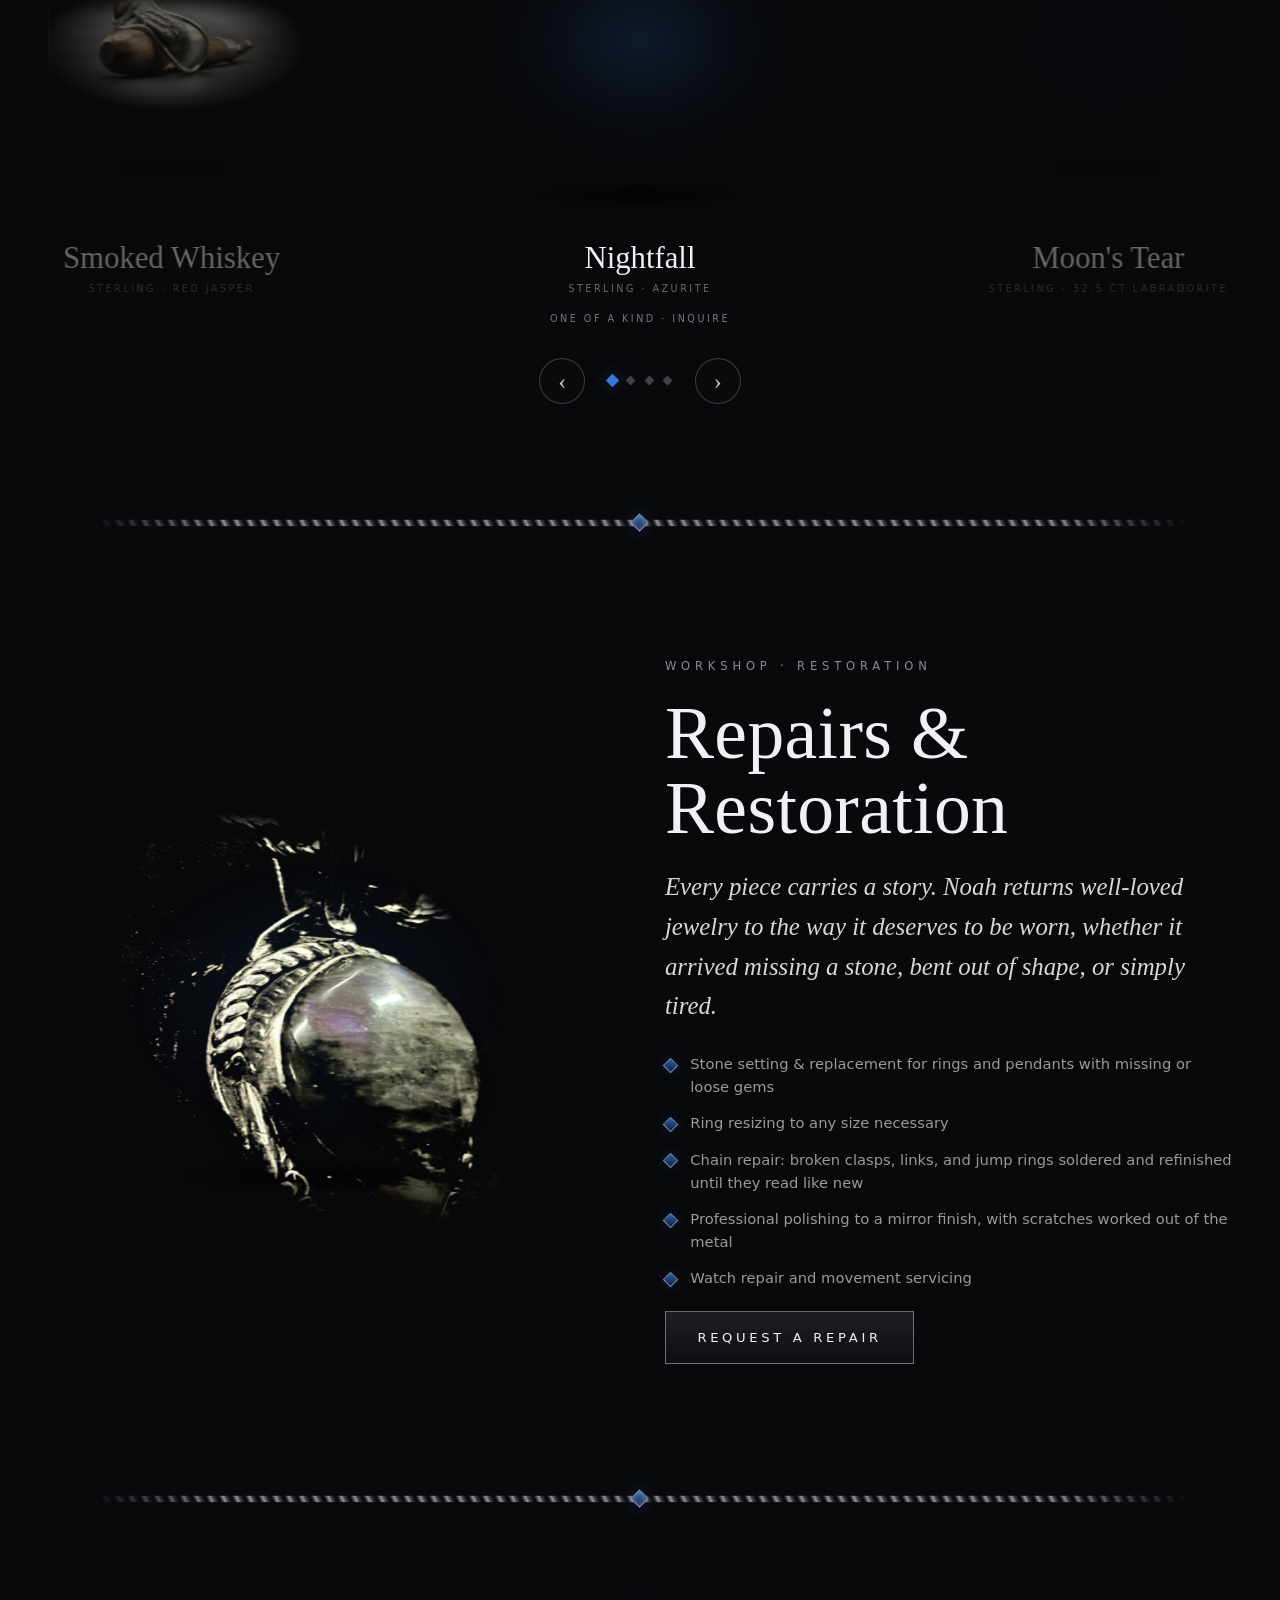
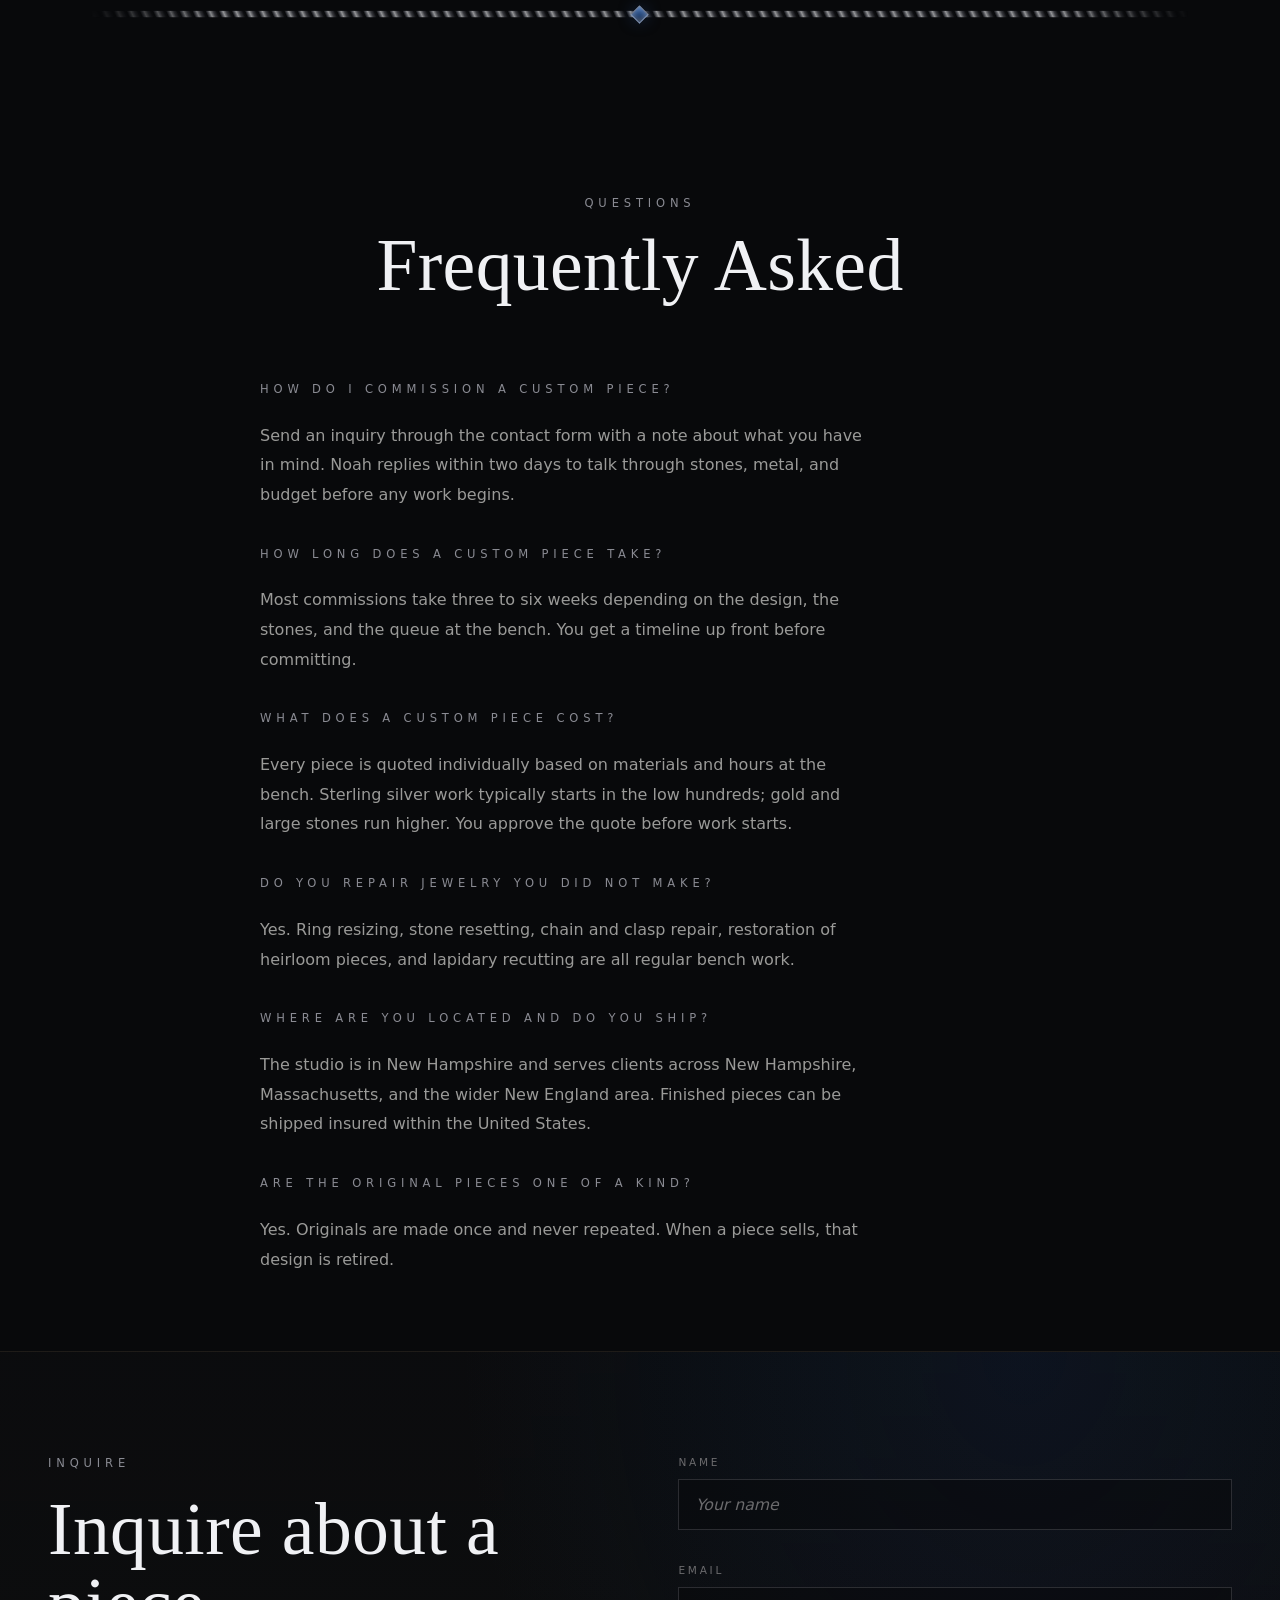
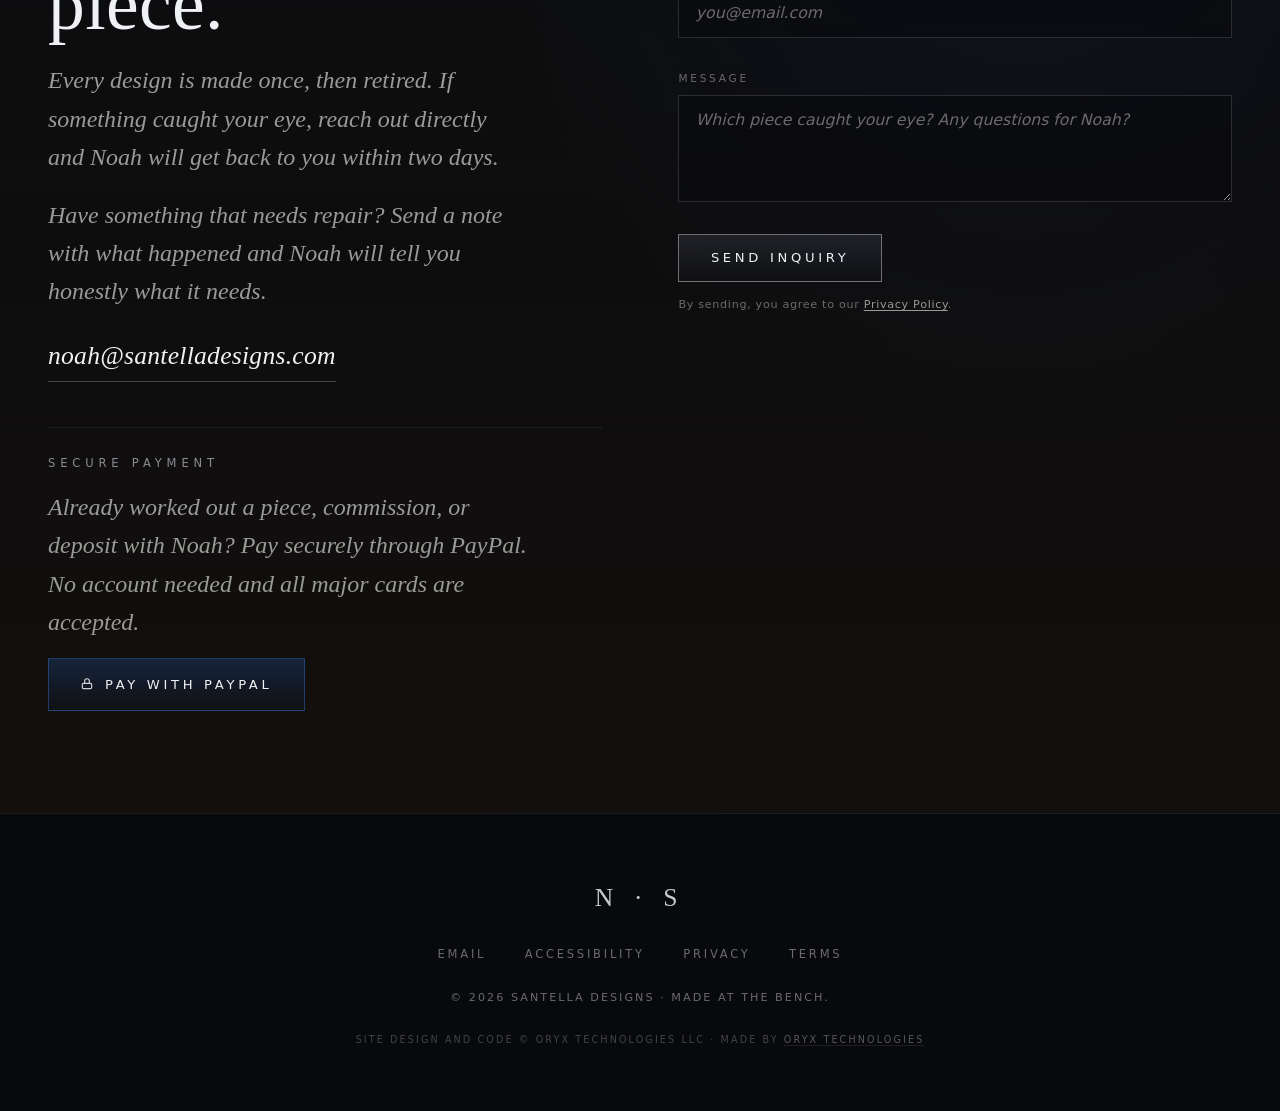
==== commit 6d9e9e04: "Merge 7ba6df8b6e6ccbbd1427b3f08f79d4cb384be730 into b98f45424f3e6e0d9968e2713e15838e9b4c2a03" ====
--- a/index.html
+++ b/index.html
@@ -268,6 +268,7 @@
   </div>
 </div>
 
+<script src="saas-config.js"></script>
 <script src="script.js"></script>
 <!-- ox-build:sd-3b111f004109 -->
 </body>
